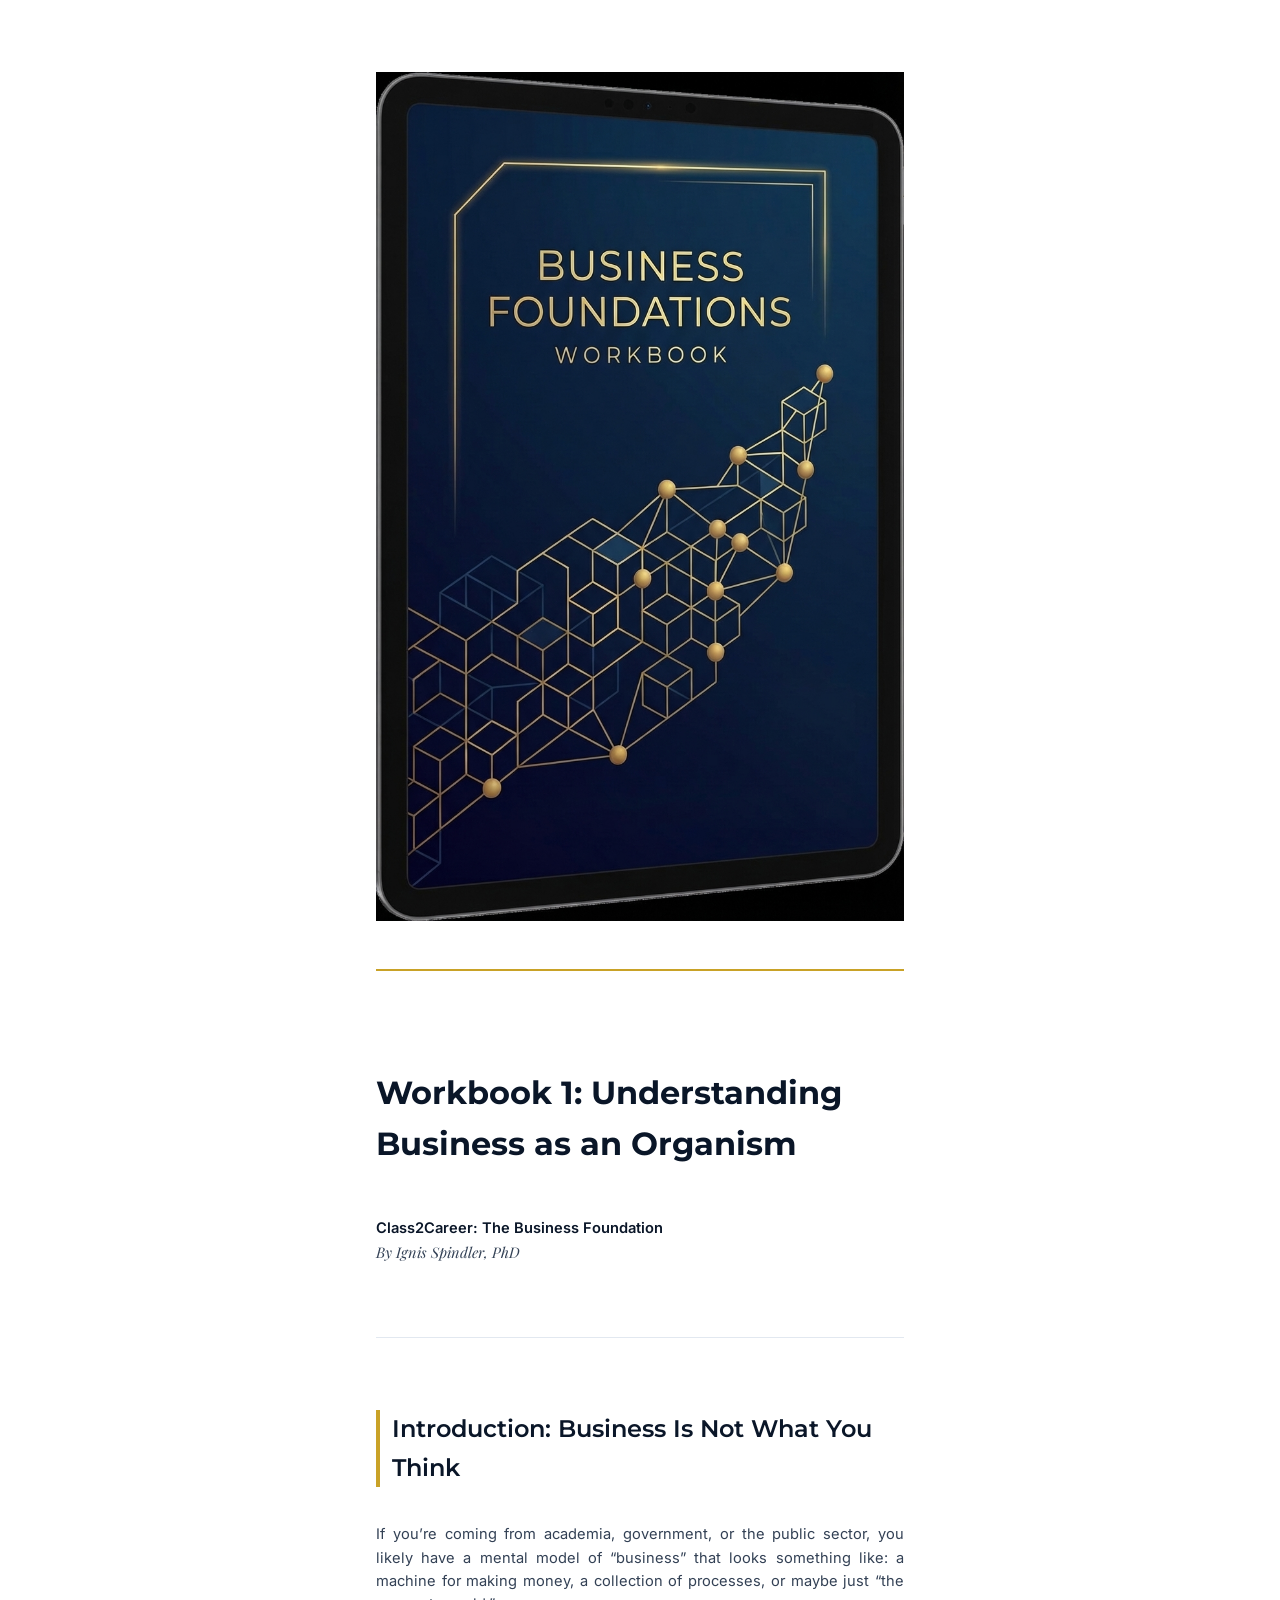
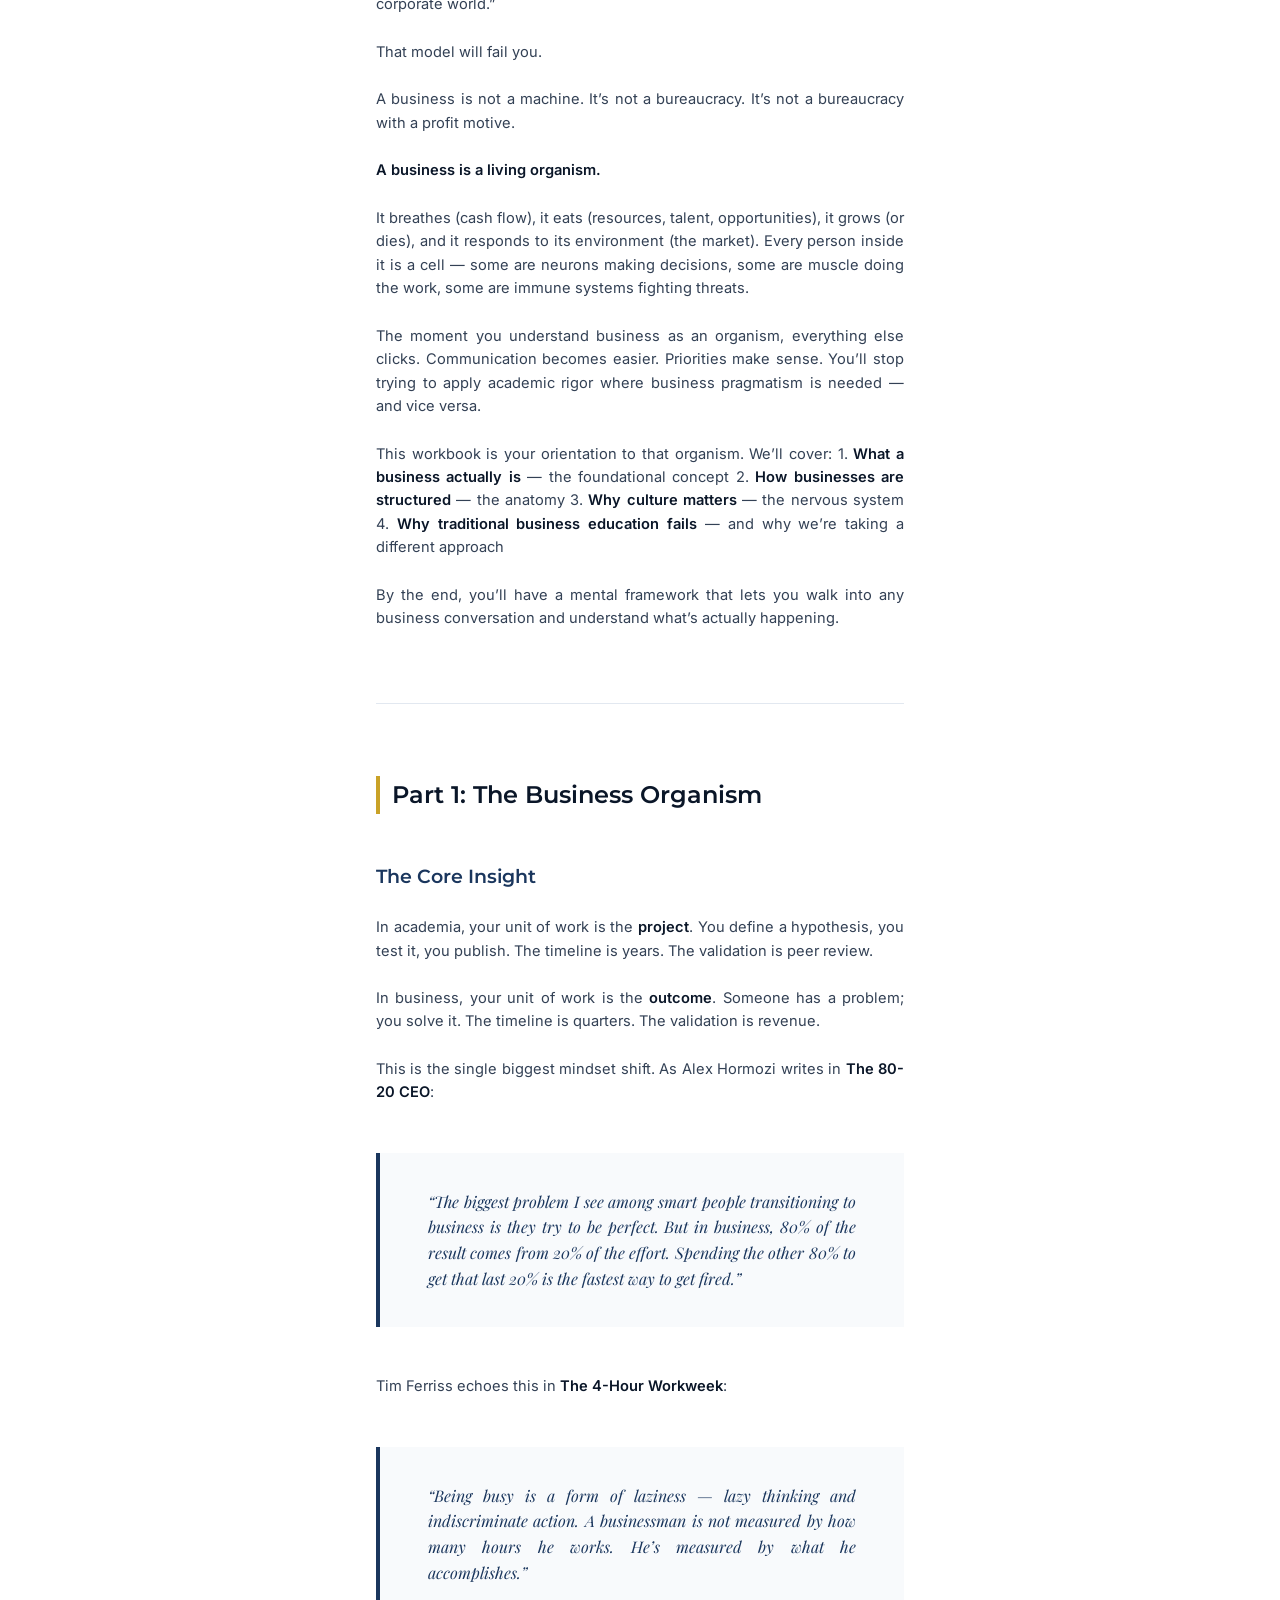
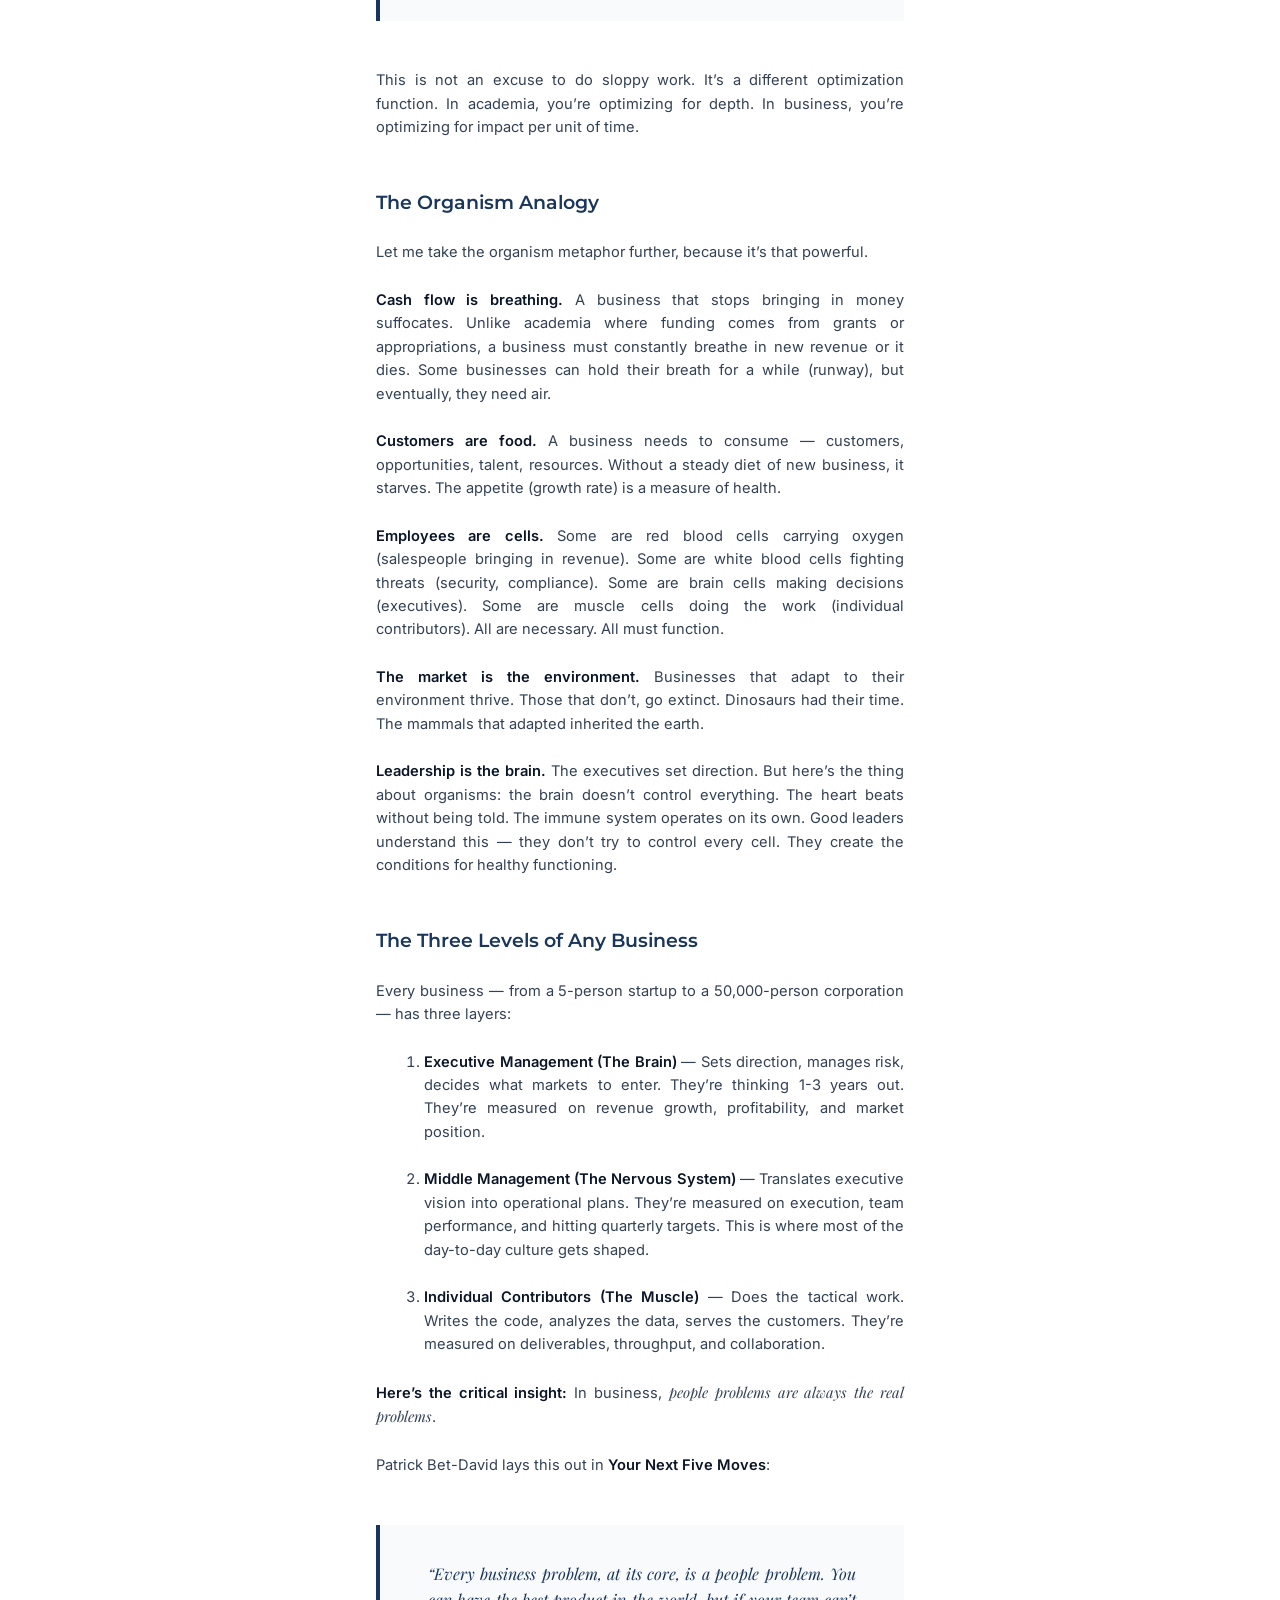
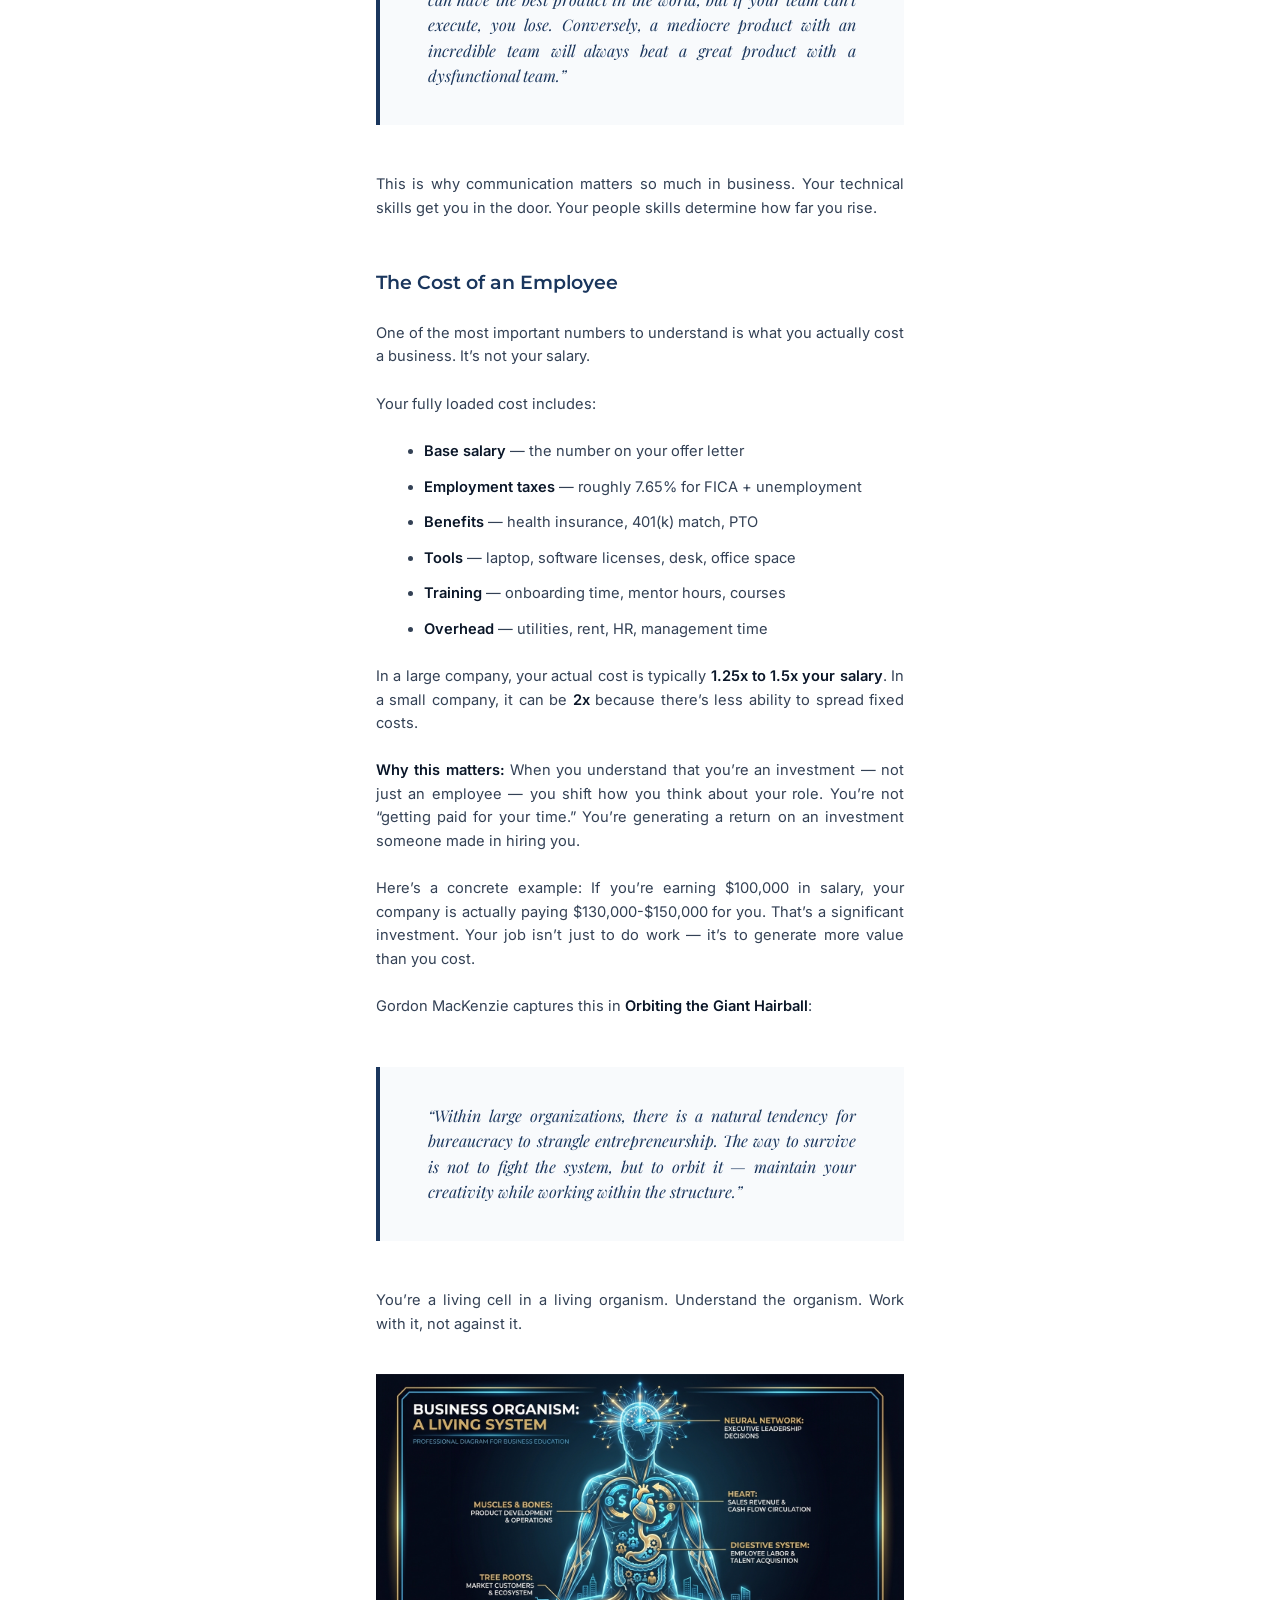
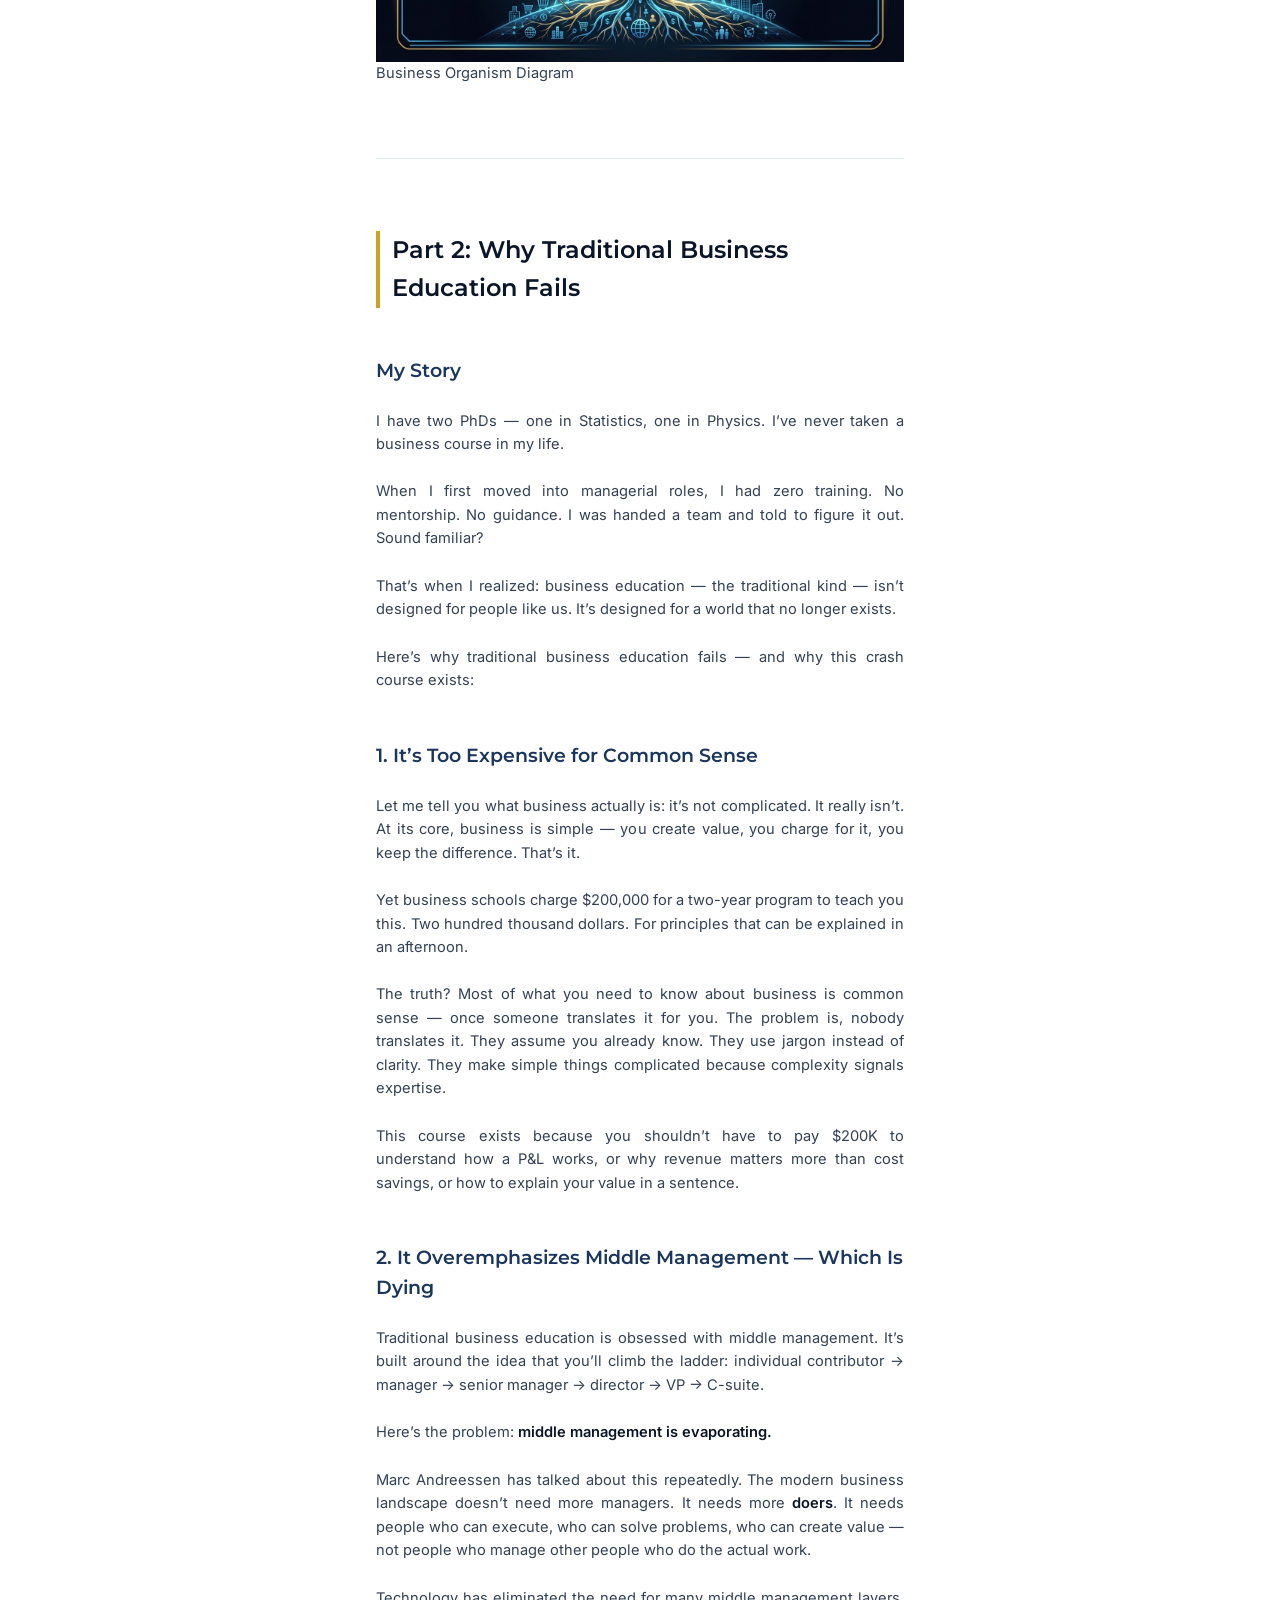
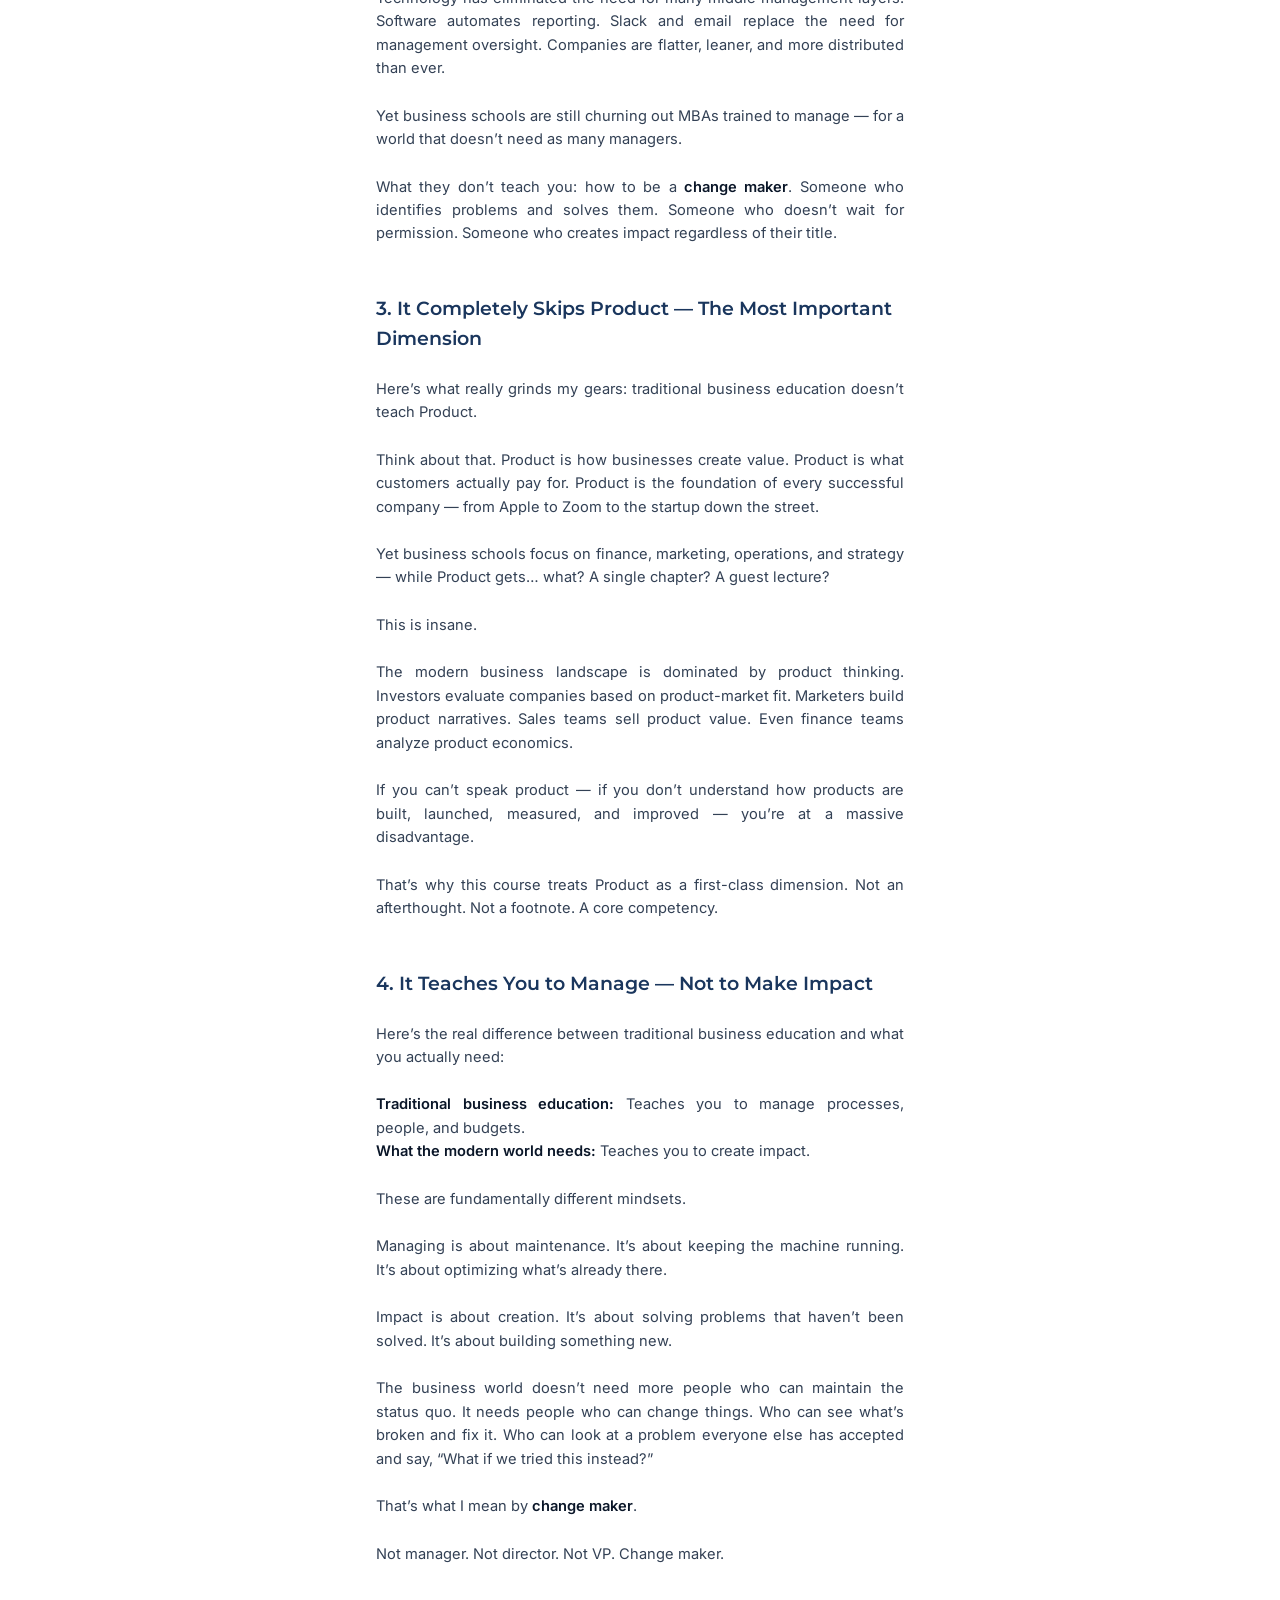
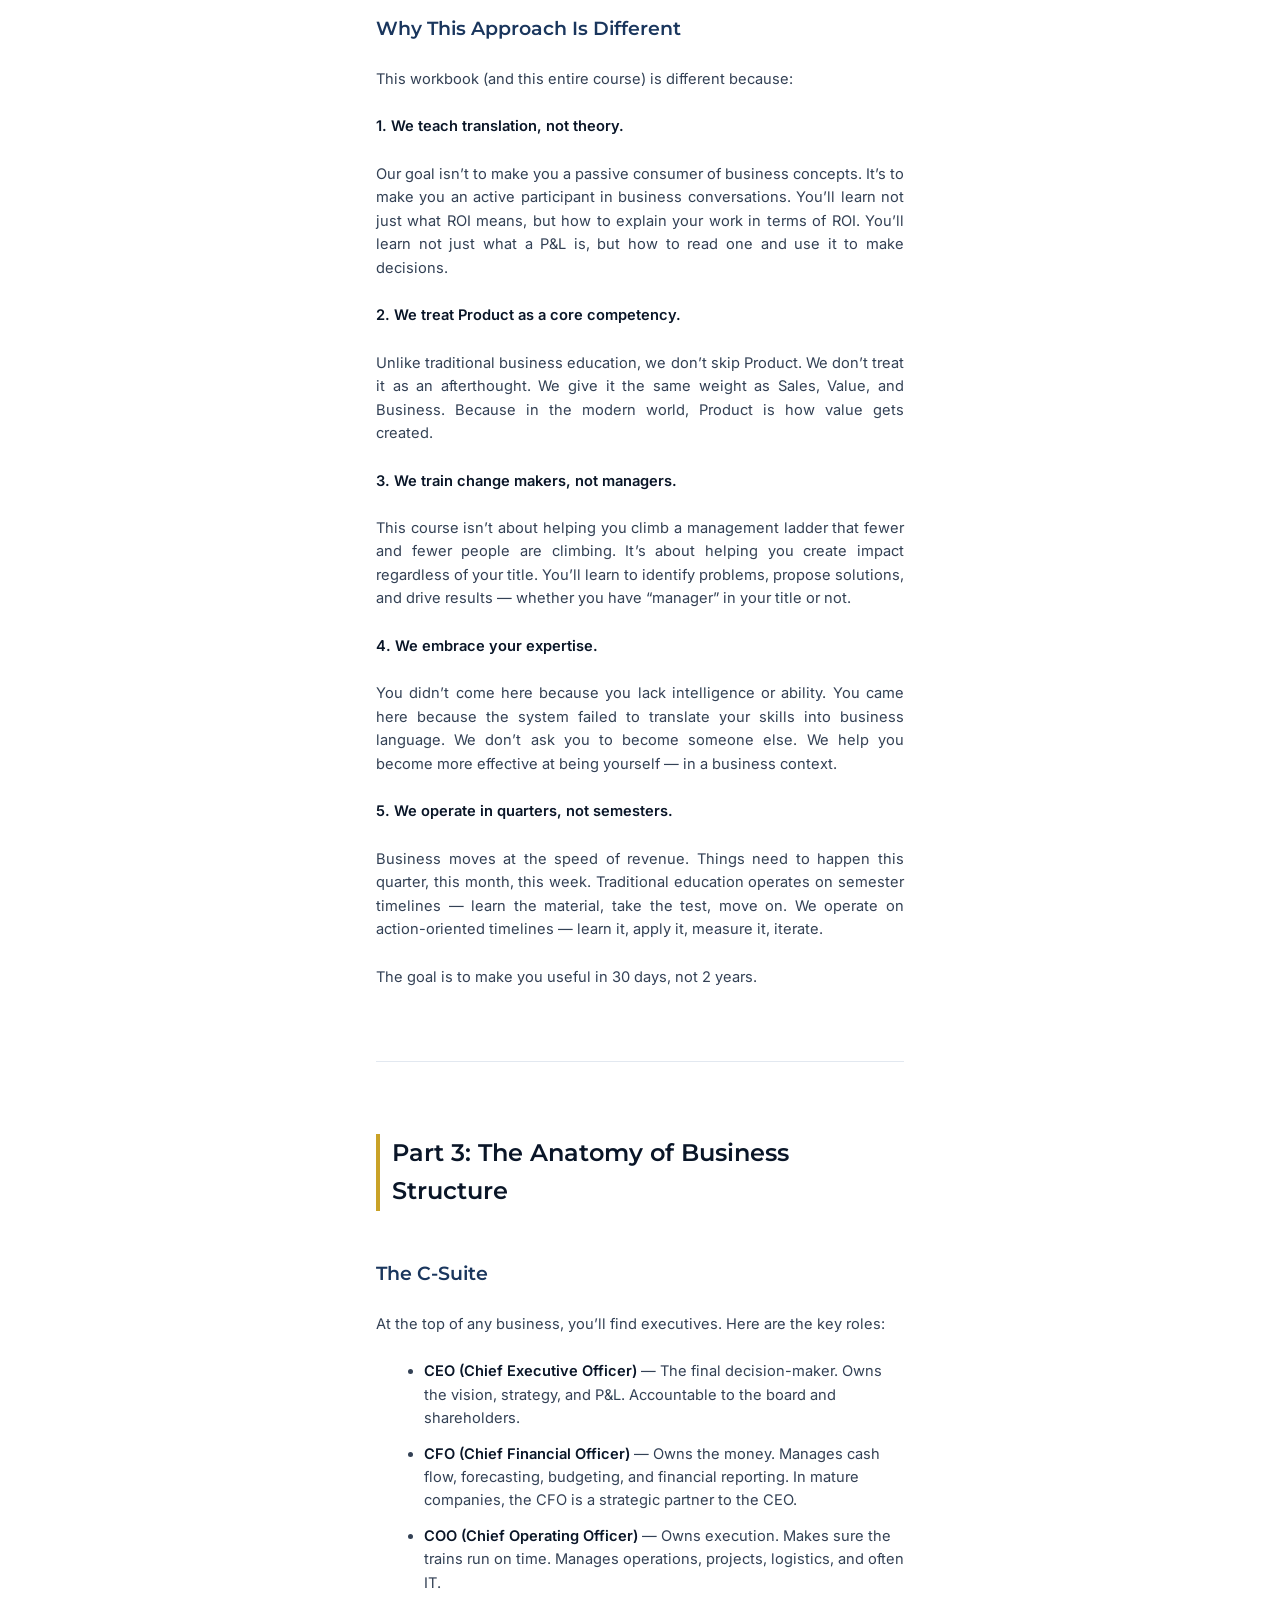
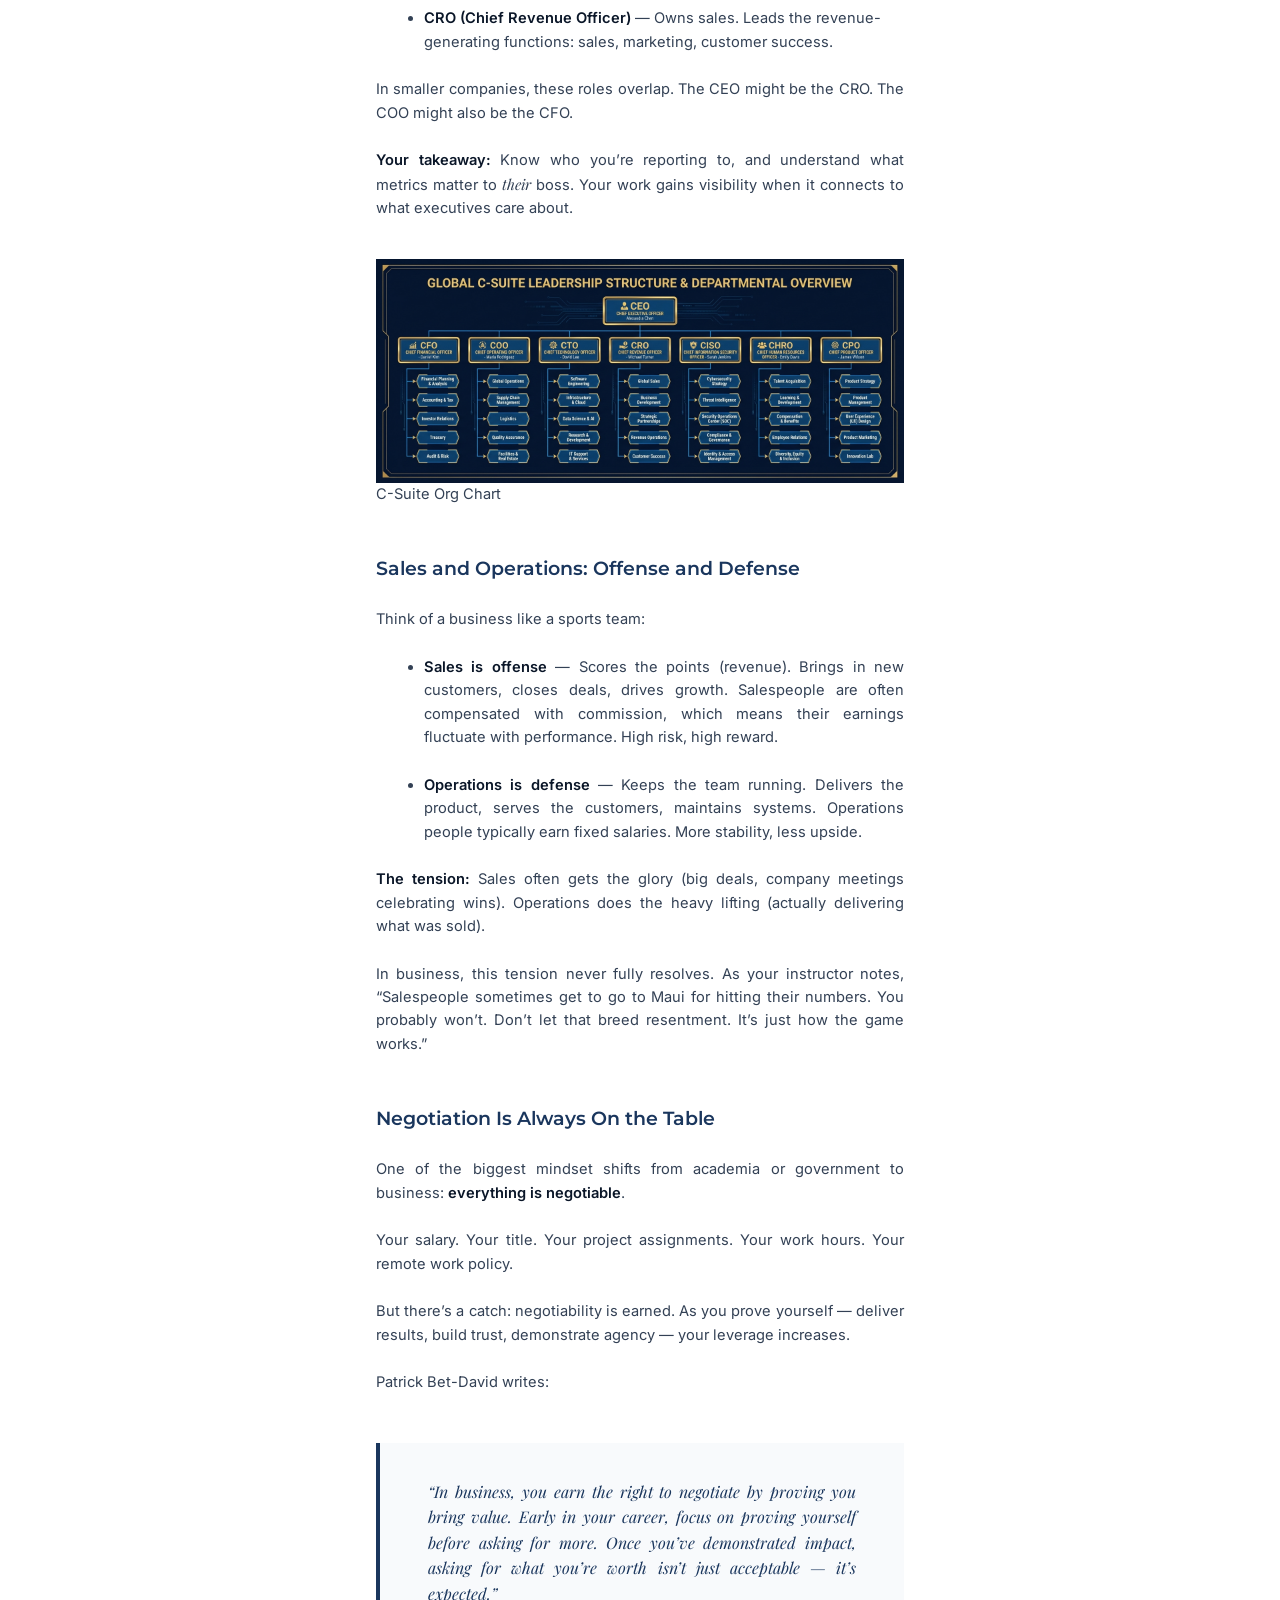
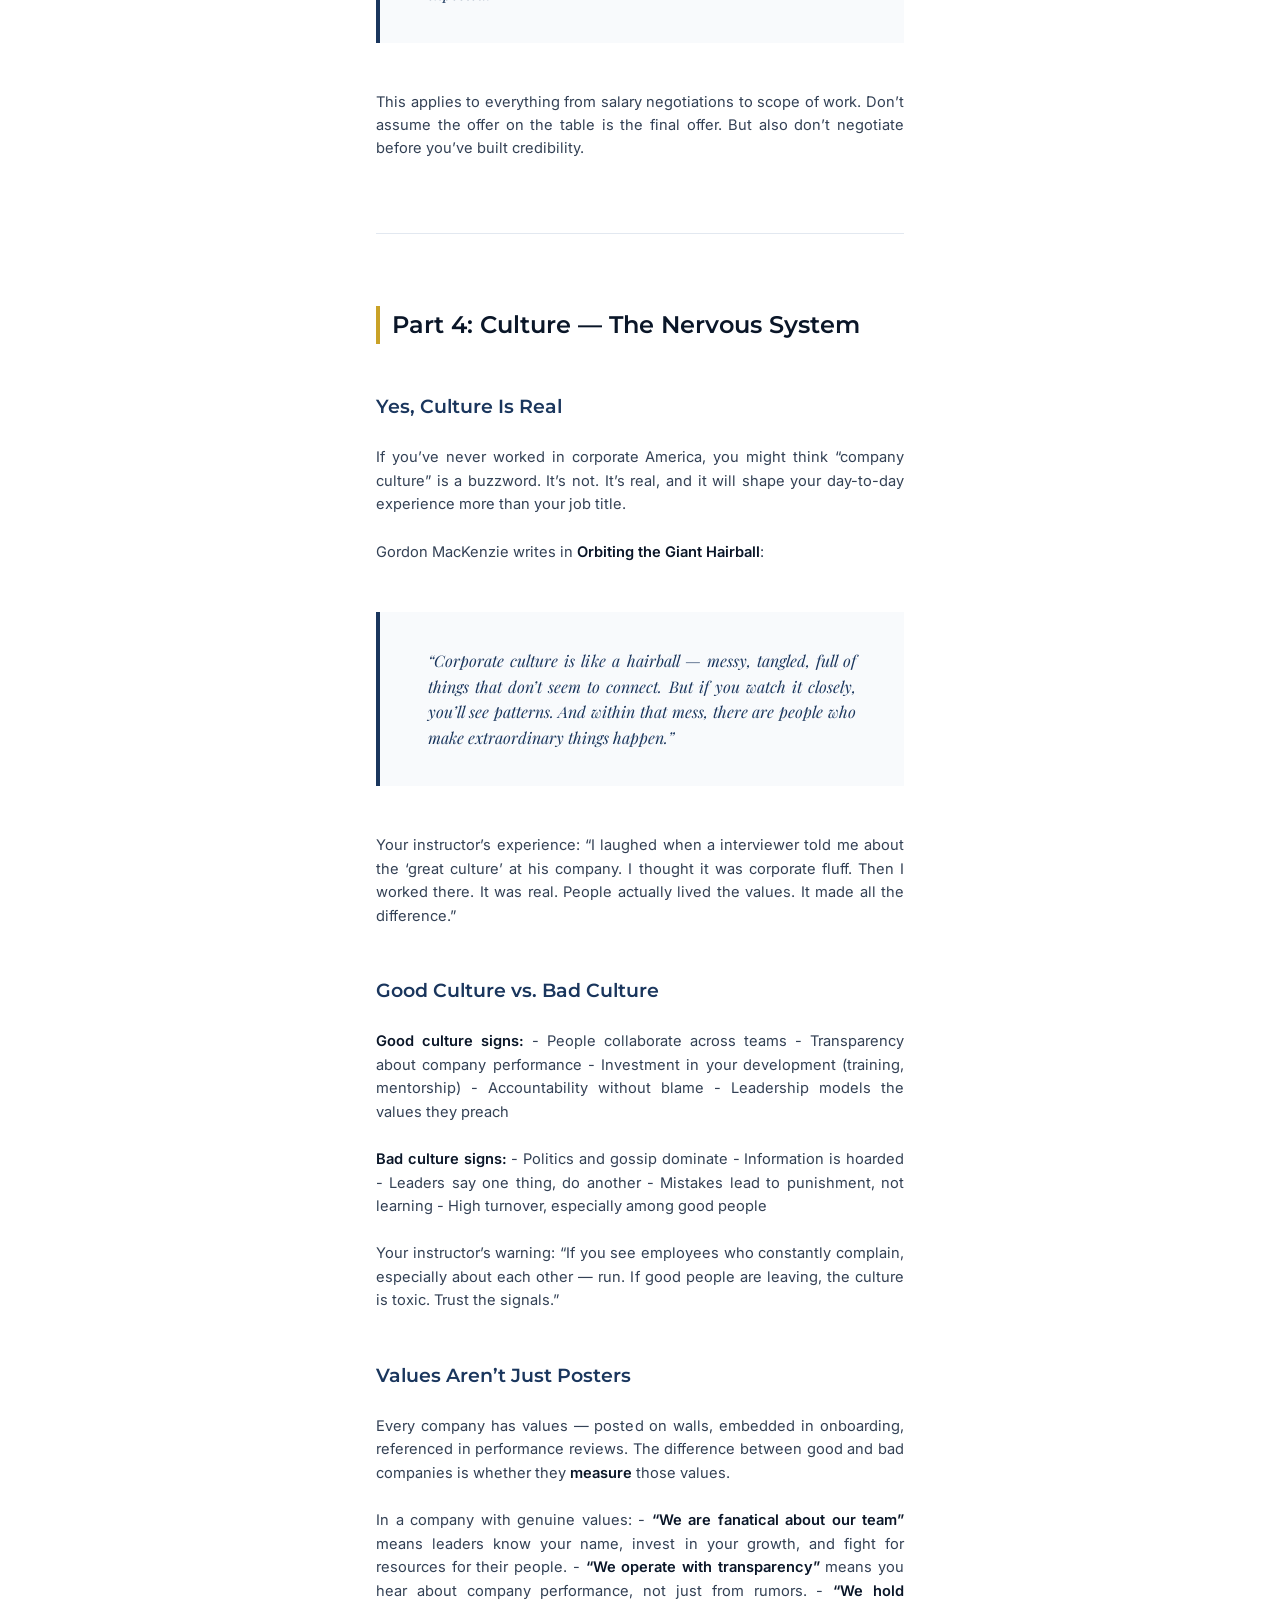
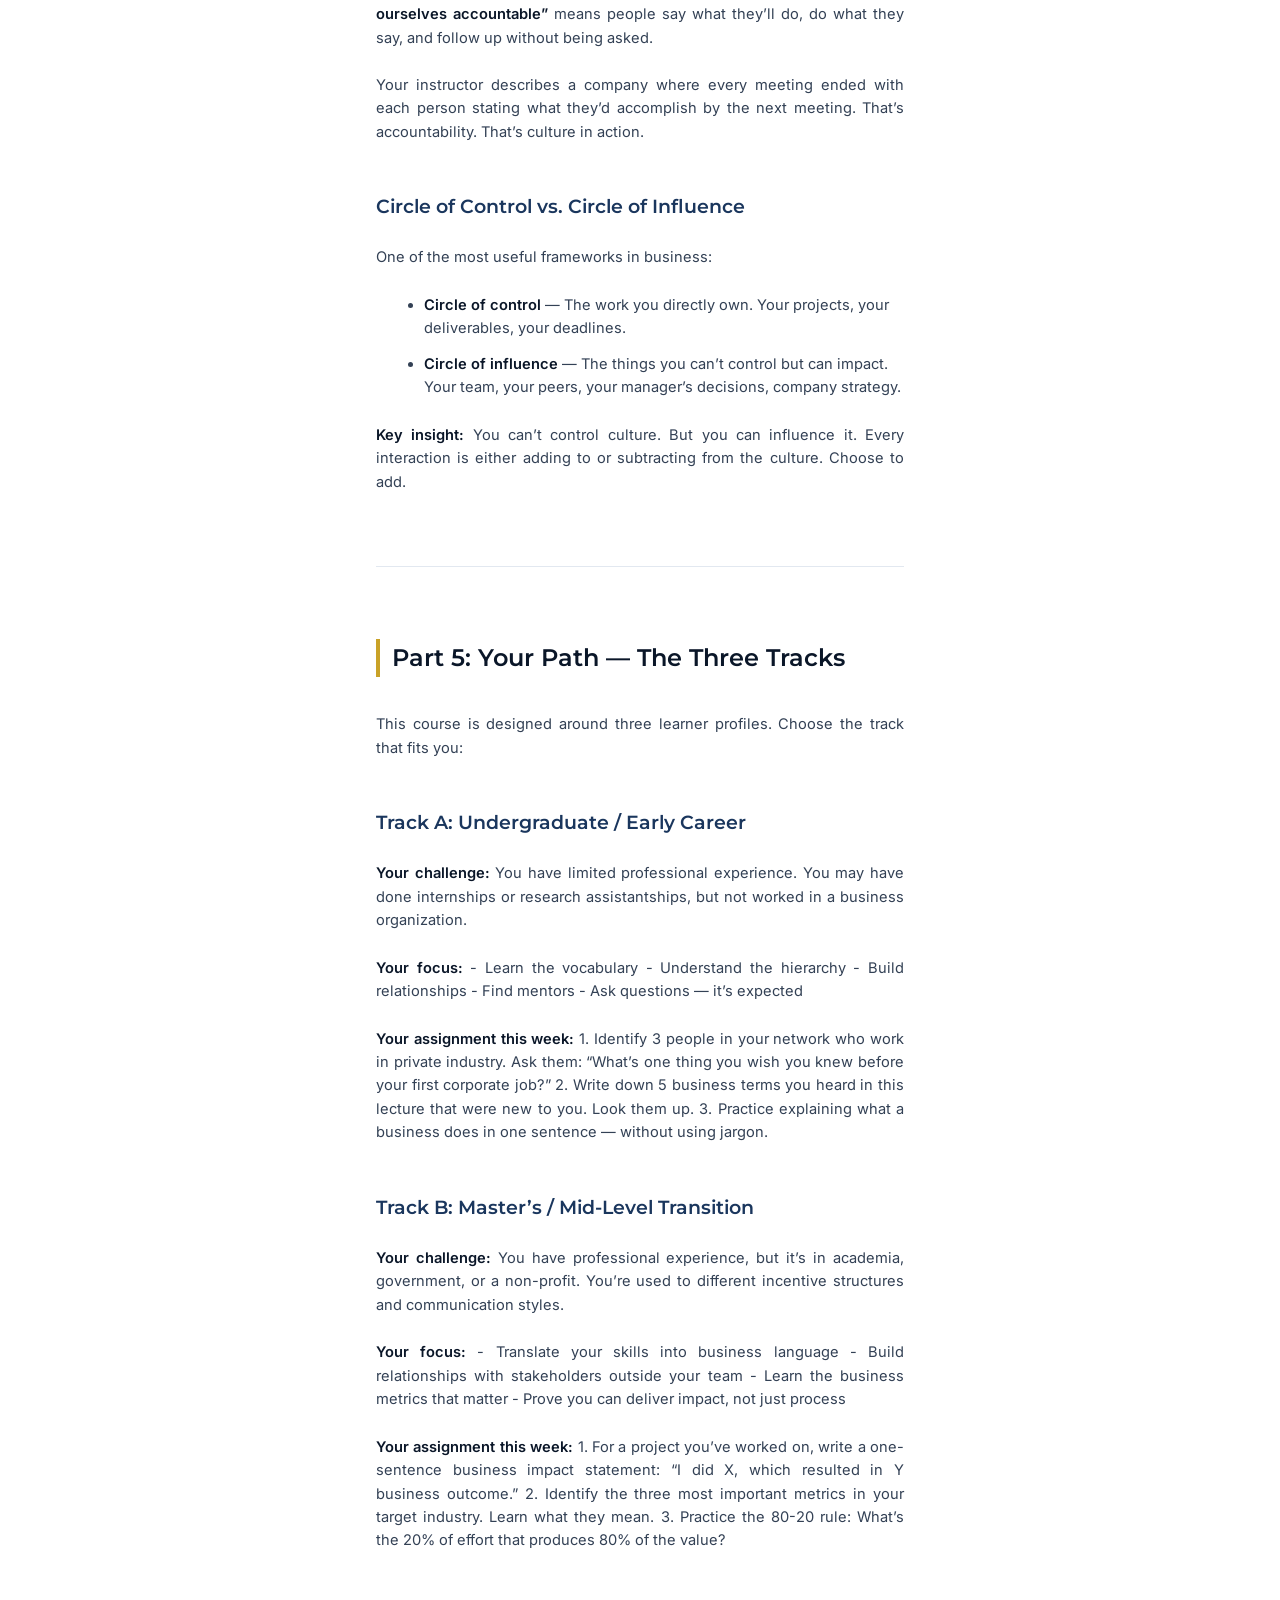
==== downloads/workbook-01-business-foundation.html @ 1e915c4b "Phase 1: persistent leads, Stripe webhook, product delivery - Replace SQLite (ephemeral /tmp) with U" ====
<!DOCTYPE html>
<html xmlns="http://www.w3.org/1999/xhtml">
<head>
  <meta charset="utf-8" />
  <meta name="generator" content="pandoc" />
  <meta name="viewport" content="width=device-width, initial-scale=1.0, user-scalable=yes" />
  <title>workbook-01-business-foundation</title>
  <style>
    /* Default styles provided by pandoc.
    ** See https://pandoc.org/MANUAL.html#variables-for-html for config info.
    */
    span.smallcaps{font-variant: small-caps;}
    div.columns{display: flex; gap: min(4vw, 1.5em);}
    div.column{flex: auto; overflow-x: auto;}
    div.hanging-indent{margin-left: 1.5em; text-indent: -1.5em;}
    /* The extra [class] is a hack that increases specificity enough to
       override a similar rule in reveal.js */
    ul.task-list[class]{list-style: none;}
    ul.task-list li input[type="checkbox"] {
      font-size: inherit;
      width: 0.8em;
      margin: 0 0.8em 0.2em -1.6em;
      vertical-align: middle;
    }
    .display.math{display: block; text-align: center; margin: 0.5rem auto;}
  
  <style>
  /* ── Print overrides (injected, highest specificity) ── */
  @page { size: letter; margin: 0.75in; }
  @media print {
    html, body { width: 8.5in !important; max-width: 8.5in !important; margin: 0 auto !important; padding: 0.75in !important; background: white !important; }
    h1 { page-break-before: always !important; break-before: page !important; }
    h2 { page-break-before: avoid !important; break-before: auto !important; }
    figure, table { page-break-inside: avoid !important; break-inside: avoid !important; }
    .cover, .cover-page { page-break-after: always !important; break-after: page !important; }
    img { max-width: 100% !important; width: 100% !important; height: auto !important; page-break-inside: avoid !important; break-inside: avoid !important; display: block !important; }
  }
  </style>

</style>
  <link rel="stylesheet" href="class2career-pdf.css" />
</head>
<body><div class="cover"><img src="/assets/covers/cover-01-business-foundation.png" style="width:100%;max-width:100%;display:block;margin:0 auto;"></div><div class="content">
<h1 id="workbook-1-understanding-business-as-an-organism">Workbook 1:
Understanding Business as an Organism</h1>
<p><strong>Class2Career: The Business Foundation</strong><br />
<em>By Ignis Spindler, PhD</em></p>
<hr />
<h2 id="introduction-business-is-not-what-you-think">Introduction:
Business Is Not What You Think</h2>
<p>If you’re coming from academia, government, or the public sector, you
likely have a mental model of “business” that looks something like: a
machine for making money, a collection of processes, or maybe just “the
corporate world.”</p>
<p>That model will fail you.</p>
<p>A business is not a machine. It’s not a bureaucracy. It’s not a
bureaucracy with a profit motive.</p>
<p><strong>A business is a living organism.</strong></p>
<p>It breathes (cash flow), it eats (resources, talent, opportunities),
it grows (or dies), and it responds to its environment (the market).
Every person inside it is a cell — some are neurons making decisions,
some are muscle doing the work, some are immune systems fighting
threats.</p>
<p>The moment you understand business as an organism, everything else
clicks. Communication becomes easier. Priorities make sense. You’ll stop
trying to apply academic rigor where business pragmatism is needed — and
vice versa.</p>
<p>This workbook is your orientation to that organism. We’ll cover: 1.
<strong>What a business actually is</strong> — the foundational concept
2. <strong>How businesses are structured</strong> — the anatomy 3.
<strong>Why culture matters</strong> — the nervous system 4. <strong>Why
traditional business education fails</strong> — and why we’re taking a
different approach</p>
<p>By the end, you’ll have a mental framework that lets you walk into
any business conversation and understand what’s actually happening.</p>
<hr />
<h2 id="part-1-the-business-organism">Part 1: The Business Organism</h2>
<h3 id="the-core-insight">The Core Insight</h3>
<p>In academia, your unit of work is the <strong>project</strong>. You
define a hypothesis, you test it, you publish. The timeline is years.
The validation is peer review.</p>
<p>In business, your unit of work is the <strong>outcome</strong>.
Someone has a problem; you solve it. The timeline is quarters. The
validation is revenue.</p>
<p>This is the single biggest mindset shift. As Alex Hormozi writes in
<strong>The 80-20 CEO</strong>:</p>
<blockquote>
<p>“The biggest problem I see among smart people transitioning to
business is they try to be perfect. But in business, 80% of the result
comes from 20% of the effort. Spending the other 80% to get that last
20% is the fastest way to get fired.”</p>
</blockquote>
<p>Tim Ferriss echoes this in <strong>The 4-Hour Workweek</strong>:</p>
<blockquote>
<p>“Being busy is a form of laziness — lazy thinking and indiscriminate
action. A businessman is not measured by how many hours he works. He’s
measured by what he accomplishes.”</p>
</blockquote>
<p>This is not an excuse to do sloppy work. It’s a different
optimization function. In academia, you’re optimizing for depth. In
business, you’re optimizing for impact per unit of time.</p>
<h3 id="the-organism-analogy">The Organism Analogy</h3>
<p>Let me take the organism metaphor further, because it’s that
powerful.</p>
<p><strong>Cash flow is breathing.</strong> A business that stops
bringing in money suffocates. Unlike academia where funding comes from
grants or appropriations, a business must constantly breathe in new
revenue or it dies. Some businesses can hold their breath for a while
(runway), but eventually, they need air.</p>
<p><strong>Customers are food.</strong> A business needs to consume —
customers, opportunities, talent, resources. Without a steady diet of
new business, it starves. The appetite (growth rate) is a measure of
health.</p>
<p><strong>Employees are cells.</strong> Some are red blood cells
carrying oxygen (salespeople bringing in revenue). Some are white blood
cells fighting threats (security, compliance). Some are brain cells
making decisions (executives). Some are muscle cells doing the work
(individual contributors). All are necessary. All must function.</p>
<p><strong>The market is the environment.</strong> Businesses that adapt
to their environment thrive. Those that don’t, go extinct. Dinosaurs had
their time. The mammals that adapted inherited the earth.</p>
<p><strong>Leadership is the brain.</strong> The executives set
direction. But here’s the thing about organisms: the brain doesn’t
control everything. The heart beats without being told. The immune
system operates on its own. Good leaders understand this — they don’t
try to control every cell. They create the conditions for healthy
functioning.</p>
<h3 id="the-three-levels-of-any-business">The Three Levels of Any
Business</h3>
<p>Every business — from a 5-person startup to a 50,000-person
corporation — has three layers:</p>
<ol type="1">
<li><p><strong>Executive Management (The Brain)</strong> — Sets
direction, manages risk, decides what markets to enter. They’re thinking
1-3 years out. They’re measured on revenue growth, profitability, and
market position.</p></li>
<li><p><strong>Middle Management (The Nervous System)</strong> —
Translates executive vision into operational plans. They’re measured on
execution, team performance, and hitting quarterly targets. This is
where most of the day-to-day culture gets shaped.</p></li>
<li><p><strong>Individual Contributors (The Muscle)</strong> — Does the
tactical work. Writes the code, analyzes the data, serves the customers.
They’re measured on deliverables, throughput, and
collaboration.</p></li>
</ol>
<p><strong>Here’s the critical insight:</strong> In business, <em>people
problems are always the real problems</em>.</p>
<p>Patrick Bet-David lays this out in <strong>Your Next Five
Moves</strong>:</p>
<blockquote>
<p>“Every business problem, at its core, is a people problem. You can
have the best product in the world, but if your team can’t execute, you
lose. Conversely, a mediocre product with an incredible team will always
beat a great product with a dysfunctional team.”</p>
</blockquote>
<p>This is why communication matters so much in business. Your technical
skills get you in the door. Your people skills determine how far you
rise.</p>
<h3 id="the-cost-of-an-employee">The Cost of an Employee</h3>
<p>One of the most important numbers to understand is what you actually
cost a business. It’s not your salary.</p>
<p>Your fully loaded cost includes:</p>
<ul>
<li><strong>Base salary</strong> — the number on your offer letter</li>
<li><strong>Employment taxes</strong> — roughly 7.65% for FICA +
unemployment</li>
<li><strong>Benefits</strong> — health insurance, 401(k) match, PTO</li>
<li><strong>Tools</strong> — laptop, software licenses, desk, office
space</li>
<li><strong>Training</strong> — onboarding time, mentor hours,
courses</li>
<li><strong>Overhead</strong> — utilities, rent, HR, management
time</li>
</ul>
<p>In a large company, your actual cost is typically <strong>1.25x to
1.5x your salary</strong>. In a small company, it can be
<strong>2x</strong> because there’s less ability to spread fixed
costs.</p>
<p><strong>Why this matters:</strong> When you understand that you’re an
investment — not just an employee — you shift how you think about your
role. You’re not “getting paid for your time.” You’re generating a
return on an investment someone made in hiring you.</p>
<p>Here’s a concrete example: If you’re earning $100,000 in salary, your
company is actually paying $130,000-$150,000 for you. That’s a
significant investment. Your job isn’t just to do work — it’s to
generate more value than you cost.</p>
<p>Gordon MacKenzie captures this in <strong>Orbiting the Giant
Hairball</strong>:</p>
<blockquote>
<p>“Within large organizations, there is a natural tendency for
bureaucracy to strangle entrepreneurship. The way to survive is not to
fight the system, but to orbit it — maintain your creativity while
working within the structure.”</p>
</blockquote>
<p>You’re a living cell in a living organism. Understand the organism.
Work with it, not against it.</p>
<figure>
<img src="/assets/images/diagram-01-business-organism-v2.png"
alt="Business Organism Diagram" />
<figcaption aria-hidden="true">Business Organism Diagram</figcaption>
</figure>
<hr />
<h2 id="part-2-why-traditional-business-education-fails">Part 2: Why
Traditional Business Education Fails</h2>
<h3 id="my-story">My Story</h3>
<p>I have two PhDs — one in Statistics, one in Physics. I’ve never taken
a business course in my life.</p>
<p>When I first moved into managerial roles, I had zero training. No
mentorship. No guidance. I was handed a team and told to figure it out.
Sound familiar?</p>
<p>That’s when I realized: business education — the traditional kind —
isn’t designed for people like us. It’s designed for a world that no
longer exists.</p>
<p>Here’s why traditional business education fails — and why this crash
course exists:</p>
<h3 id="its-too-expensive-for-common-sense">1. It’s Too Expensive for
Common Sense</h3>
<p>Let me tell you what business actually is: it’s not complicated. It
really isn’t. At its core, business is simple — you create value, you
charge for it, you keep the difference. That’s it.</p>
<p>Yet business schools charge $200,000 for a two-year program to teach
you this. Two hundred thousand dollars. For principles that can be
explained in an afternoon.</p>
<p>The truth? Most of what you need to know about business is common
sense — once someone translates it for you. The problem is, nobody
translates it. They assume you already know. They use jargon instead of
clarity. They make simple things complicated because complexity signals
expertise.</p>
<p>This course exists because you shouldn’t have to pay $200K to
understand how a P&amp;L works, or why revenue matters more than cost
savings, or how to explain your value in a sentence.</p>
<h3 id="it-overemphasizes-middle-management-which-is-dying">2. It
Overemphasizes Middle Management — Which Is Dying</h3>
<p>Traditional business education is obsessed with middle management.
It’s built around the idea that you’ll climb the ladder: individual
contributor → manager → senior manager → director → VP → C-suite.</p>
<p>Here’s the problem: <strong>middle management is
evaporating.</strong></p>
<p>Marc Andreessen has talked about this repeatedly. The modern business
landscape doesn’t need more managers. It needs more
<strong>doers</strong>. It needs people who can execute, who can solve
problems, who can create value — not people who manage other people who
do the actual work.</p>
<p>Technology has eliminated the need for many middle management layers.
Software automates reporting. Slack and email replace the need for
management oversight. Companies are flatter, leaner, and more
distributed than ever.</p>
<p>Yet business schools are still churning out MBAs trained to manage —
for a world that doesn’t need as many managers.</p>
<p>What they don’t teach you: how to be a <strong>change maker</strong>.
Someone who identifies problems and solves them. Someone who doesn’t
wait for permission. Someone who creates impact regardless of their
title.</p>
<h3 id="it-completely-skips-product-the-most-important-dimension">3. It
Completely Skips Product — The Most Important Dimension</h3>
<p>Here’s what really grinds my gears: traditional business education
doesn’t teach Product.</p>
<p>Think about that. Product is how businesses create value. Product is
what customers actually pay for. Product is the foundation of every
successful company — from Apple to Zoom to the startup down the
street.</p>
<p>Yet business schools focus on finance, marketing, operations, and
strategy — while Product gets… what? A single chapter? A guest
lecture?</p>
<p>This is insane.</p>
<p>The modern business landscape is dominated by product thinking.
Investors evaluate companies based on product-market fit. Marketers
build product narratives. Sales teams sell product value. Even finance
teams analyze product economics.</p>
<p>If you can’t speak product — if you don’t understand how products are
built, launched, measured, and improved — you’re at a massive
disadvantage.</p>
<p>That’s why this course treats Product as a first-class dimension. Not
an afterthought. Not a footnote. A core competency.</p>
<h3 id="it-teaches-you-to-manage-not-to-make-impact">4. It Teaches You
to Manage — Not to Make Impact</h3>
<p>Here’s the real difference between traditional business education and
what you actually need:</p>
<p><strong>Traditional business education:</strong> Teaches you to
manage processes, people, and budgets.<br />
<strong>What the modern world needs:</strong> Teaches you to create
impact.</p>
<p>These are fundamentally different mindsets.</p>
<p>Managing is about maintenance. It’s about keeping the machine
running. It’s about optimizing what’s already there.</p>
<p>Impact is about creation. It’s about solving problems that haven’t
been solved. It’s about building something new.</p>
<p>The business world doesn’t need more people who can maintain the
status quo. It needs people who can change things. Who can see what’s
broken and fix it. Who can look at a problem everyone else has accepted
and say, “What if we tried this instead?”</p>
<p>That’s what I mean by <strong>change maker</strong>.</p>
<p>Not manager. Not director. Not VP. Change maker.</p>
<h3 id="why-this-approach-is-different">Why This Approach Is
Different</h3>
<p>This workbook (and this entire course) is different because:</p>
<p><strong>1. We teach translation, not theory.</strong></p>
<p>Our goal isn’t to make you a passive consumer of business concepts.
It’s to make you an active participant in business conversations. You’ll
learn not just what ROI means, but how to explain your work in terms of
ROI. You’ll learn not just what a P&amp;L is, but how to read one and
use it to make decisions.</p>
<p><strong>2. We treat Product as a core competency.</strong></p>
<p>Unlike traditional business education, we don’t skip Product. We
don’t treat it as an afterthought. We give it the same weight as Sales,
Value, and Business. Because in the modern world, Product is how value
gets created.</p>
<p><strong>3. We train change makers, not managers.</strong></p>
<p>This course isn’t about helping you climb a management ladder that
fewer and fewer people are climbing. It’s about helping you create
impact regardless of your title. You’ll learn to identify problems,
propose solutions, and drive results — whether you have “manager” in
your title or not.</p>
<p><strong>4. We embrace your expertise.</strong></p>
<p>You didn’t come here because you lack intelligence or ability. You
came here because the system failed to translate your skills into
business language. We don’t ask you to become someone else. We help you
become more effective at being yourself — in a business context.</p>
<p><strong>5. We operate in quarters, not semesters.</strong></p>
<p>Business moves at the speed of revenue. Things need to happen this
quarter, this month, this week. Traditional education operates on
semester timelines — learn the material, take the test, move on. We
operate on action-oriented timelines — learn it, apply it, measure it,
iterate.</p>
<p>The goal is to make you useful in 30 days, not 2 years.</p>
<hr />
<h2 id="part-3-the-anatomy-of-business-structure">Part 3: The Anatomy of
Business Structure</h2>
<h3 id="the-c-suite">The C-Suite</h3>
<p>At the top of any business, you’ll find executives. Here are the key
roles:</p>
<ul>
<li><strong>CEO (Chief Executive Officer)</strong> — The final
decision-maker. Owns the vision, strategy, and P&amp;L. Accountable to
the board and shareholders.</li>
<li><strong>CFO (Chief Financial Officer)</strong> — Owns the money.
Manages cash flow, forecasting, budgeting, and financial reporting. In
mature companies, the CFO is a strategic partner to the CEO.</li>
<li><strong>COO (Chief Operating Officer)</strong> — Owns execution.
Makes sure the trains run on time. Manages operations, projects,
logistics, and often IT.</li>
<li><strong>CRO (Chief Revenue Officer)</strong> — Owns sales. Leads the
revenue-generating functions: sales, marketing, customer success.</li>
</ul>
<p>In smaller companies, these roles overlap. The CEO might be the CRO.
The COO might also be the CFO.</p>
<p><strong>Your takeaway:</strong> Know who you’re reporting to, and
understand what metrics matter to <em>their</em> boss. Your work gains
visibility when it connects to what executives care about.</p>
<figure>
<img src="/assets/images/diagram-01-csuite-wide.png" alt="C-Suite Org Chart" />
<figcaption aria-hidden="true">C-Suite Org Chart</figcaption>
</figure>
<h3 id="sales-and-operations-offense-and-defense">Sales and Operations:
Offense and Defense</h3>
<p>Think of a business like a sports team:</p>
<ul>
<li><p><strong>Sales is offense</strong> — Scores the points (revenue).
Brings in new customers, closes deals, drives growth. Salespeople are
often compensated with commission, which means their earnings fluctuate
with performance. High risk, high reward.</p></li>
<li><p><strong>Operations is defense</strong> — Keeps the team running.
Delivers the product, serves the customers, maintains systems.
Operations people typically earn fixed salaries. More stability, less
upside.</p></li>
</ul>
<p><strong>The tension:</strong> Sales often gets the glory (big deals,
company meetings celebrating wins). Operations does the heavy lifting
(actually delivering what was sold).</p>
<p>In business, this tension never fully resolves. As your instructor
notes, “Salespeople sometimes get to go to Maui for hitting their
numbers. You probably won’t. Don’t let that breed resentment. It’s just
how the game works.”</p>
<h3 id="negotiation-is-always-on-the-table">Negotiation Is Always On the
Table</h3>
<p>One of the biggest mindset shifts from academia or government to
business: <strong>everything is negotiable</strong>.</p>
<p>Your salary. Your title. Your project assignments. Your work hours.
Your remote work policy.</p>
<p>But there’s a catch: negotiability is earned. As you prove yourself —
deliver results, build trust, demonstrate agency — your leverage
increases.</p>
<p>Patrick Bet-David writes:</p>
<blockquote>
<p>“In business, you earn the right to negotiate by proving you bring
value. Early in your career, focus on proving yourself before asking for
more. Once you’ve demonstrated impact, asking for what you’re worth
isn’t just acceptable — it’s expected.”</p>
</blockquote>
<p>This applies to everything from salary negotiations to scope of work.
Don’t assume the offer on the table is the final offer. But also don’t
negotiate before you’ve built credibility.</p>
<hr />
<h2 id="part-4-culture-the-nervous-system">Part 4: Culture — The Nervous
System</h2>
<h3 id="yes-culture-is-real">Yes, Culture Is Real</h3>
<p>If you’ve never worked in corporate America, you might think “company
culture” is a buzzword. It’s not. It’s real, and it will shape your
day-to-day experience more than your job title.</p>
<p>Gordon MacKenzie writes in <strong>Orbiting the Giant
Hairball</strong>:</p>
<blockquote>
<p>“Corporate culture is like a hairball — messy, tangled, full of
things that don’t seem to connect. But if you watch it closely, you’ll
see patterns. And within that mess, there are people who make
extraordinary things happen.”</p>
</blockquote>
<p>Your instructor’s experience: “I laughed when a interviewer told me
about the ‘great culture’ at his company. I thought it was corporate
fluff. Then I worked there. It was real. People actually lived the
values. It made all the difference.”</p>
<h3 id="good-culture-vs.-bad-culture">Good Culture vs. Bad Culture</h3>
<p><strong>Good culture signs:</strong> - People collaborate across
teams - Transparency about company performance - Investment in your
development (training, mentorship) - Accountability without blame -
Leadership models the values they preach</p>
<p><strong>Bad culture signs:</strong> - Politics and gossip dominate -
Information is hoarded - Leaders say one thing, do another - Mistakes
lead to punishment, not learning - High turnover, especially among good
people</p>
<p>Your instructor’s warning: “If you see employees who constantly
complain, especially about each other — run. If good people are leaving,
the culture is toxic. Trust the signals.”</p>
<h3 id="values-arent-just-posters">Values Aren’t Just Posters</h3>
<p>Every company has values — posted on walls, embedded in onboarding,
referenced in performance reviews. The difference between good and bad
companies is whether they <strong>measure</strong> those values.</p>
<p>In a company with genuine values: - <strong>“We are fanatical about
our team”</strong> means leaders know your name, invest in your growth,
and fight for resources for their people. - <strong>“We operate with
transparency”</strong> means you hear about company performance, not
just from rumors. - <strong>“We hold ourselves accountable”</strong>
means people say what they’ll do, do what they say, and follow up
without being asked.</p>
<p>Your instructor describes a company where every meeting ended with
each person stating what they’d accomplish by the next meeting. That’s
accountability. That’s culture in action.</p>
<h3 id="circle-of-control-vs.-circle-of-influence">Circle of Control
vs. Circle of Influence</h3>
<p>One of the most useful frameworks in business:</p>
<ul>
<li><strong>Circle of control</strong> — The work you directly own. Your
projects, your deliverables, your deadlines.</li>
<li><strong>Circle of influence</strong> — The things you can’t control
but can impact. Your team, your peers, your manager’s decisions, company
strategy.</li>
</ul>
<p><strong>Key insight:</strong> You can’t control culture. But you can
influence it. Every interaction is either adding to or subtracting from
the culture. Choose to add.</p>
<hr />
<h2 id="part-5-your-path-the-three-tracks">Part 5: Your Path — The Three
Tracks</h2>
<p>This course is designed around three learner profiles. Choose the
track that fits you:</p>
<h3 id="track-a-undergraduate-early-career">Track A: Undergraduate /
Early Career</h3>
<p><strong>Your challenge:</strong> You have limited professional
experience. You may have done internships or research assistantships,
but not worked in a business organization.</p>
<p><strong>Your focus:</strong> - Learn the vocabulary - Understand the
hierarchy - Build relationships - Find mentors - Ask questions — it’s
expected</p>
<p><strong>Your assignment this week:</strong> 1. Identify 3 people in
your network who work in private industry. Ask them: “What’s one thing
you wish you knew before your first corporate job?” 2. Write down 5
business terms you heard in this lecture that were new to you. Look them
up. 3. Practice explaining what a business does in one sentence —
without using jargon.</p>
<h3 id="track-b-masters-mid-level-transition">Track B: Master’s /
Mid-Level Transition</h3>
<p><strong>Your challenge:</strong> You have professional experience,
but it’s in academia, government, or a non-profit. You’re used to
different incentive structures and communication styles.</p>
<p><strong>Your focus:</strong> - Translate your skills into business
language - Build relationships with stakeholders outside your team -
Learn the business metrics that matter - Prove you can deliver impact,
not just process</p>
<p><strong>Your assignment this week:</strong> 1. For a project you’ve
worked on, write a one-sentence business impact statement: “I did X,
which resulted in Y business outcome.” 2. Identify the three most
important metrics in your target industry. Learn what they mean. 3.
Practice the 80-20 rule: What’s the 20% of effort that produces 80% of
the value?</p>
<h3 id="track-c-phd-senior-professional-pivot">Track C: PhD / Senior
Professional Pivot</h3>
<p><strong>Your challenge:</strong> You have deep expertise. You’ve led
projects, managed people, perhaps run a lab or a department. The risk is
over-qualifying and overthinking.</p>
<p><strong>Your focus:</strong> - Lead with value, not credentials - Be
a translator, not a lecturer - Simplify complexity into actionable
insights - Mentor others while remaining coachable</p>
<p><strong>Your assignment this week:</strong> 1. Write a 30-second
elevator pitch that skips your credentials entirely. Focus on what you
<em>solve</em>. 2. Identify a business problem in your target industry
that your expertise could uniquely address. 3. Practice saying “Here’s
what I can do for you” instead of “Here’s my background.”</p>
<hr />
<h2 id="part-6-public-sector-transition">Part 6: Public Sector
Transition</h2>
<p>If you’re coming from government, teaching, or the nonprofit world,
here are specific adjustments:</p>
<h3 id="whats-different">What’s Different</h3>
<table>
<thead>
<tr>
<th>Public Sector</th>
<th>Private Sector</th>
</tr>
</thead>
<tbody>
<tr>
<td>Mission-driven</td>
<td>Profit-driven (but can also be mission-driven)</td>
</tr>
<tr>
<td>Budget cycles = years</td>
<td>Budget cycles = quarters</td>
</tr>
<tr>
<td>Tenure = job security</td>
<td>Tenure = performance</td>
</tr>
<tr>
<td>Hierarchical</td>
<td>Flat (sometimes)</td>
</tr>
<tr>
<td>Change is slow</td>
<td>Change is constant</td>
</tr>
<tr>
<td>Transparency (sometimes)</td>
<td>Information is currency</td>
</tr>
</tbody>
</table>
<h3 id="what-transfers">What Transfers</h3>
<ul>
<li>Project management</li>
<li>Stakeholder communication</li>
<li>Writing and presentation skills</li>
<li>Subject matter expertise</li>
<li>Ethics and compliance awareness</li>
</ul>
<h3 id="what-you-need-to-learn">What You Need to Learn</h3>
<ul>
<li>Results orientation (not just activity)</li>
<li>Speed and iteration over perfection</li>
<li>Negotiation and persuasion</li>
<li>Revenue and metrics focus</li>
<li>Comfort with ambiguity</li>
</ul>
<p>Your instructor’s advice: “You have valuable skills. The trick isn’t
to become someone else — it’s to translate what you already know into a
language business people understand.”</p>
<hr />
<h2 id="workbook-exercises">Workbook Exercises</h2>
<h3 id="exercise-1-the-organism-metaphor">Exercise 1: The Organism
Metaphor</h3>
<p>Think about your last project (academic, professional, or personal).
Write: - What was the “food” the project needed to survive? (resources,
time, support) - What was its “immune system”? (what protected it from
failure) - What killed it, or what could have?</p>
<h3 id="exercise-2-the-cost-of-you">Exercise 2: The Cost of You</h3>
<p>Estimate your fully loaded cost to an employer. Use this formula: -
Take your target salary - Add 30% for taxes and benefits - Add
$5,000-10,000 for tools and overhead - That’s what it costs to employ
you</p>
<p>Now ask: What return on investment are you providing?</p>
<h3 id="exercise-3-the-culture-interview">Exercise 3: The Culture
Interview</h3>
<p>When you interview, ask these questions: - “How would you describe
the culture here?” - “What’s one thing you’re working to improve about
the culture?” - “Can you tell me about a time someone went above and
beyond here?” - “What’s the turnover rate for my role?”</p>
<p>Listen for authenticity. If they recite a script, be skeptical.</p>
<h3 id="exercise-4-the-3-second-test">Exercise 4: The 3-Second Test</h3>
<p>Practice introducing yourself in 3 seconds: - <strong>Bad:</strong>
“I’m a data scientist with expertise in machine learning, NLP, and
statistical modeling.” - <strong>Good:</strong> “I find patterns in data
that help companies make money.”</p>
<h3 id="exercise-5-the-anti-garbage-test">Exercise 5: The Anti-Garbage
Test</h3>
<p>List 3 things you learned in traditional business education (or that
you expect to learn). For each, ask: “Will this actually help me get a
job, do a job, or get promoted?” If the answer is no, skip it. Focus on
what moves the needle.</p>
<hr />
<h2 id="book-recommendations">Book Recommendations</h2>
<p>These books will deepen your understanding of business:</p>
<ol type="1">
<li><p><strong>The 80-20 CEO</strong> by Alex Hormozi — The Pareto
principle applied to business success. Essential reading for
understanding priorities.</p></li>
<li><p><strong>Your Next Five Moves</strong> by Patrick Bet-David —
Strategic thinking for career and business. Learn how executives
think.</p></li>
<li><p><strong>Orbiting the Giant Hairball</strong> by Gordon MacKenzie
— Navigating corporate life without losing your creativity. A must-read
for anyone in a large organization.</p></li>
<li><p><strong>The 4-Hour Workweek</strong> by Tim Ferriss — Redefine
your relationship with time and efficiency. Essential for understanding
the entrepreneurial mindset.</p></li>
<li><p><strong>Tools of Titans</strong> by Tim Ferriss — Tactics,
routines, and habits from the world’s most successful people. Great for
picking and choosing what works for you.</p></li>
<li><p><strong>The Heart of Business</strong> — Leadership principles
for the modern era. Focuses on ethical capitalism and people-first
culture.</p></li>
<li><p><strong>The Culture Fix</strong> — How to transform a toxic
culture into a healthy one. Practical advice for diagnosing and fixing
culture problems.</p></li>
</ol>
<hr />
<h2 id="links-resources">Links &amp; Resources</h2>
<p><em>To be added based on course platform:</em> - Video Lecture 1: The
Business Foundation - Video Lecture 5: Business Structure - Video
Lecture 9: Culture - Downloadable org chart template - Glossary of
business terms</p>
<hr />
<h2 id="reflection-questions">Reflection Questions</h2>
<ol type="1">
<li><p>What was your mental model of “business” before this workbook?
How does the “organism” metaphor change that?</p></li>
<li><p>Which of the three levels (executive, middle management,
individual contributor) do you most relate to, and why?</p></li>
<li><p>What one skill from your background translates most directly to
business? What’s the business language for it?</p></li>
<li><p>What kind of culture do you want to work in? What are your
non-negotiables?</p></li>
<li><p>What’s one piece of traditional business education you’ve
encountered that you now realize is “garbage fodder”? Why doesn’t it
help?</p></li>
</ol>
<hr />
<p><strong>Next Workbook:</strong> The Translation Layer — How to speak
business fluently.</p>
<hr />
<p><em>Class2Career © 2026 — Ignis Spindler, PhD</em></p>
</body>
</html>
---- downloads/class2career-pdf.css ----
/* Class2Career PDF Styles */

@import url('https://fonts.googleapis.com/css2?family=Montserrat:wght@400;500;600;700&family=Inter:wght@300;400;500&family=Playfair+Display:ital@1&display=swap');

:root {
  --deep-navy: #0A1628;
  --rich-navy: #1A365D;
  --gold: #C9A227;
  --soft-gold: #E8D5A3;
  --coral: #FF6B6B;
  --emerald: #10B981;
  --purple: #8B5CF6;
  --amber: #F59E0B;
  --slate: #64748B;
  --off-white: #F8FAFC;
  --white: #FFFFFF;
  --light-gray: #E2E8F0;
  --medium-gray: #94A3B8;
  --dark-gray: #334155;
}

* {
  margin: 0;
  padding: 0;
  box-sizing: border-box;
}

@page {
  size: letter;
  margin: 0.75in;
}

/* ─── Body — constrained to letter width ───────────────────────────────── */
body {
  max-width: 8.5in;
  margin: 0 auto;
  padding: 0.75in;
}

/* ─── Screen images ─────────────────────────────────────────────────────── */
img {
  max-width: 100%;
  width: 100%;
  height: auto;
  display: block;
}

figure {
  margin: 0.4in 0;
  page-break-inside: avoid;
  break-inside: avoid;
}

/* ─── Print: constrained, paginated ────────────────────────────────────── */
@media print {
  html, body {
    width: 8.5in;
    max-width: 8.5in;
    margin: 0 !important;
    padding: 0.75in !important;
    background: white !important;
    color: black !important;
    font-size: 11pt !important;
  }

  /* Page size */
  @page {
    size: letter;
    margin: 0.75in;
  }

  /* Sections start on a new page */
  h1 {
    page-break-before: always;
    break-before: page;
  }

  h2 {
    page-break-before: avoid;
    break-before: auto;
    margin-top: 0.5in;
  }

  h3, h4 {
    page-break-after: avoid;
    break-after: auto;
  }

  /* Don't break inside figures/tables */
  figure, table {
    page-break-inside: avoid;
    break-inside: avoid;
  }

  /* Cover page — don't put content after it on same page */
  .cover, .cover-page {
    page-break-after: always;
    break-after: page;
  }

  /* Images constrained to text column width */
  img {
    max-width: 100% !important;
    width: 100% !important;
    height: auto !important;
    page-break-inside: avoid;
    break-inside: avoid;
  }

  /* Show URLs after links */
  a[href^="http"]:after {
    content: " (" attr(href) ")";
    font-size: 9pt;
    color: #666;
  }

  /* No backgrounds for printing */
  .callout, .track, .book-rec, .key-takeaways {
    background: #f5f5f5 !important;
    border: 1px solid #ddd !important;
  }
}

body {
  font-family: 'Inter', sans-serif;
  font-size: 11pt;
  line-height: 1.6;
  color: var(--dark-gray);
  background: var(--white);
  padding: 0.75in;
  max-width: 7in;
  margin: 0 auto;
}

.cover {
  margin-bottom: 0.5in;
  border-bottom: 2px solid var(--gold);
  padding-bottom: 0.5in;
}

.content {
  margin-top: 0.5in;
}

/* Cover Page */
.cover-page {
  background: var(--deep-navy);
  color: var(--white);
  display: flex;
  flex-direction: column;
  justify-content: center;
  align-items: center;
  text-align: center;
  padding: 2in;
  page-break-after: always;
}

.cover-page .workbook-number {
  position: absolute;
  top: 1in;
  left: 1in;
  width: 40px;
  height: 40px;
  background: var(--gold);
  border-radius: 50%;
  display: flex;
  align-items: center;
  justify-content: center;
  font-family: 'Montserrat', sans-serif;
  font-weight: 700;
  font-size: 14pt;
  color: var(--deep-navy);
}

.cover-page h1 {
  font-family: 'Montserrat', sans-serif;
  font-weight: 700;
  font-size: 36pt;
  margin-bottom: 0.5in;
  line-height: 1.2;
}

.cover-page .subtitle {
  font-family: 'Inter', sans-serif;
  font-weight: 300;
  font-size: 16pt;
  color: var(--gold);
  margin-bottom: 0.5in;
}

.cover-page .author {
  font-family: 'Inter', sans-serif;
  font-weight: 400;
  font-size: 12pt;
  color: var(--soft-gold);
  margin-top: auto;
}

.cover-page .series {
  position: absolute;
  bottom: 1in;
  font-family: 'Montserrat', sans-serif;
  font-weight: 500;
  font-size: 10pt;
  color: var(--gold);
  letter-spacing: 2px;
  text-transform: uppercase;
}

/* Typography */
h1 {
  font-family: 'Montserrat', sans-serif;
  font-weight: 700;
  font-size: 24pt;
  color: var(--deep-navy);
  margin-top: 1in;
  margin-bottom: 0.5in;
}

h2 {
  font-family: 'Montserrat', sans-serif;
  font-weight: 600;
  font-size: 18pt;
  color: var(--deep-navy);
  margin-top: 0.75in;
  margin-bottom: 0.375in;
  border-left: 4px solid var(--gold);
  padding-left: 12px;
}

h3 {
  font-family: 'Montserrat', sans-serif;
  font-weight: 600;
  font-size: 14pt;
  color: var(--rich-navy);
  margin-top: 0.5in;
  margin-bottom: 0.25in;
}

h4 {
  font-family: 'Montserrat', sans-serif;
  font-weight: 500;
  font-size: 12pt;
  color: var(--slate);
  margin-top: 0.375in;
  margin-bottom: 0.125in;
}

p {
  margin-bottom: 0.25in;
  text-align: justify;
}

strong {
  font-weight: 600;
  color: var(--deep-navy);
}

em {
  font-family: 'Playfair Display', serif;
  font-style: italic;
}

/* Lists */
ul, ol {
  margin-left: 0.5in;
  margin-bottom: 0.25in;
}

li {
  margin-bottom: 0.125in;
}

/* Tables */
table {
  width: 100%;
  border-collapse: collapse;
  margin: 0.5in 0;
  font-size: 10pt;
}

th {
  background: var(--deep-navy);
  color: var(--white);
  font-family: 'Montserrat', sans-serif;
  font-weight: 600;
  font-size: 10pt;
  padding: 8px 12px;
  text-align: left;
}

td {
  border: 1px solid var(--light-gray);
  padding: 8px 12px;
}

tr:nth-child(even) {
  background: var(--off-white);
}

/* Blockquotes */
blockquote {
  background: var(--off-white);
  border-left: 4px solid var(--rich-navy);
  padding: 0.375in 0.5in;
  margin: 0.5in 0;
  font-family: 'Playfair Display', serif;
  font-style: italic;
  font-size: 12pt;
  color: var(--rich-navy);
}

blockquote p {
  margin-bottom: 0;
}

/* Callout Boxes */
.callout {
  padding: 0.375in 0.5in;
  margin: 0.5in 0;
  border-radius: 4px;
}

.callout-tip {
  background: rgba(201, 162, 39, 0.1);
  border-left: 4px solid var(--gold);
}

.callout-exercise {
  background: rgba(10, 22, 40, 0.05);
  border-left: 4px solid var(--deep-navy);
}

.callout-reflection {
  background: var(--off-white);
  border: 1px dashed var(--medium-gray);
  border-left: 4px solid var(--medium-gray);
}

.callout-icon {
  font-size: 14pt;
  margin-right: 8px;
}

.callout-title {
  font-family: 'Montserrat', sans-serif;
  font-weight: 600;
  font-size: 11pt;
  margin-bottom: 0.125in;
  display: flex;
  align-items: center;
}

/* Code */
code {
  font-family: 'Courier New', monospace;
  font-size: 10pt;
  background: var(--light-gray);
  padding: 2px 6px;
  border-radius: 3px;
}

pre {
  background: var(--deep-navy);
  color: var(--off-white);
  padding: 0.375in;
  border-radius: 4px;
  overflow-x: auto;
  margin: 0.5in 0;
}

pre code {
  background: transparent;
  padding: 0;
}

/* Horizontal Rule */
hr {
  border: none;
  border-top: 1px solid var(--light-gray);
  margin: 0.75in 0;
}

/* Page Numbers */
.page-number {
  position: absolute;
  bottom: 0.5in;
  width: 100%;
  text-align: center;
  font-family: 'Inter', sans-serif;
  font-size: 9pt;
  color: var(--medium-gray);
}

/* Links */
a {
  color: var(--rich-navy);
  text-decoration: underline;
}

/* Track Boxes */
.track {
  background: var(--off-white);
  border: 1px solid var(--light-gray);
  padding: 0.375in;
  margin: 0.375in 0;
  border-radius: 4px;
}

.track-label {
  font-family: 'Montserrat', sans-serif;
  font-weight: 600;
  font-size: 10pt;
  color: var(--gold);
  text-transform: uppercase;
  letter-spacing: 1px;
  margin-bottom: 0.125in;
}

.track h4 {
  margin-top: 0;
}

/* Exercise Items */
.exercise-item {
  margin-bottom: 0.375in;
  padding-left: 0.25in;
  border-left: 2px solid var(--gold);
}

.exercise-number {
  font-family: 'Montserrat', sans-serif;
  font-weight: 700;
  color: var(--gold);
  margin-right: 8px;
}

/* Book Recommendations */
.book-rec {
  background: var(--deep-navy);
  color: var(--white);
  padding: 0.375in 0.5in;
  margin: 0.375in 0;
  border-radius: 4px;
}

.book-rec h4 {
  color: var(--gold);
  font-family: 'Montserrat', sans-serif;
  font-weight: 600;
  margin-top: 0;
}

.book-rec p {
  font-size: 10pt;
  margin-bottom: 0.125in;
}

/* Section Header */
.section-header {
  background: var(--deep-navy);
  color: var(--white);
  padding: 0.25in 0.5in;
  margin: 0.75in 0 0.5in 0;
  font-family: 'Montserrat', sans-serif;
  font-weight: 600;
  font-size: 11pt;
  letter-spacing: 1px;
}

.section-header .part-num {
  color: var(--gold);
  margin-right: 12px;
}

/* Two Column */
.two-col {
  columns: 2;
  column-gap: 0.5in;
}

/* Three Column */
.three-col {
  columns: 3;
  column-gap: 0.375in;
}

/* Reflection Box */
.reflection-box {
  border: 2px dashed var(--medium-gray);
  padding: 0.5in;
  margin: 0.5in 0;
  min-height: 100px;
}

.reflection-box .prompt {
  font-style: italic;
  color: var(--slate);
  margin-bottom: 0.25in;
}

/* Key Takeaways */
.key-takeaways {
  background: linear-gradient(135deg, var(--deep-navy) 0%, var(--rich-navy) 100%);
  color: var(--white);
  padding: 0.5in;
  margin: 0.75in 0;
  border-radius: 8px;
}

.key-takeaways h3 {
  color: var(--gold);
  margin-top: 0;
}

/* Action Plan */
.action-plan {
  border: 2px solid var(--gold);
  padding: 0.5in;
  margin: 0.5in 0;
}

.action-plan h3 {
  color: var(--gold);
  margin-top: 0;
}

/* Final Page */
.final-page {
  background: var(--deep-navy);
  color: var(--white);
  display: flex;
  flex-direction: column;
  justify-content: center;
  align-items: center;
  text-align: center;
  padding: 2in;
  page-break-after: always;
}

.final-page h2 {
  color: var(--gold);
  border: none;
  margin-top: 0;
}

.final-page p {
  font-size: 12pt;
  max-width: 4in;
}
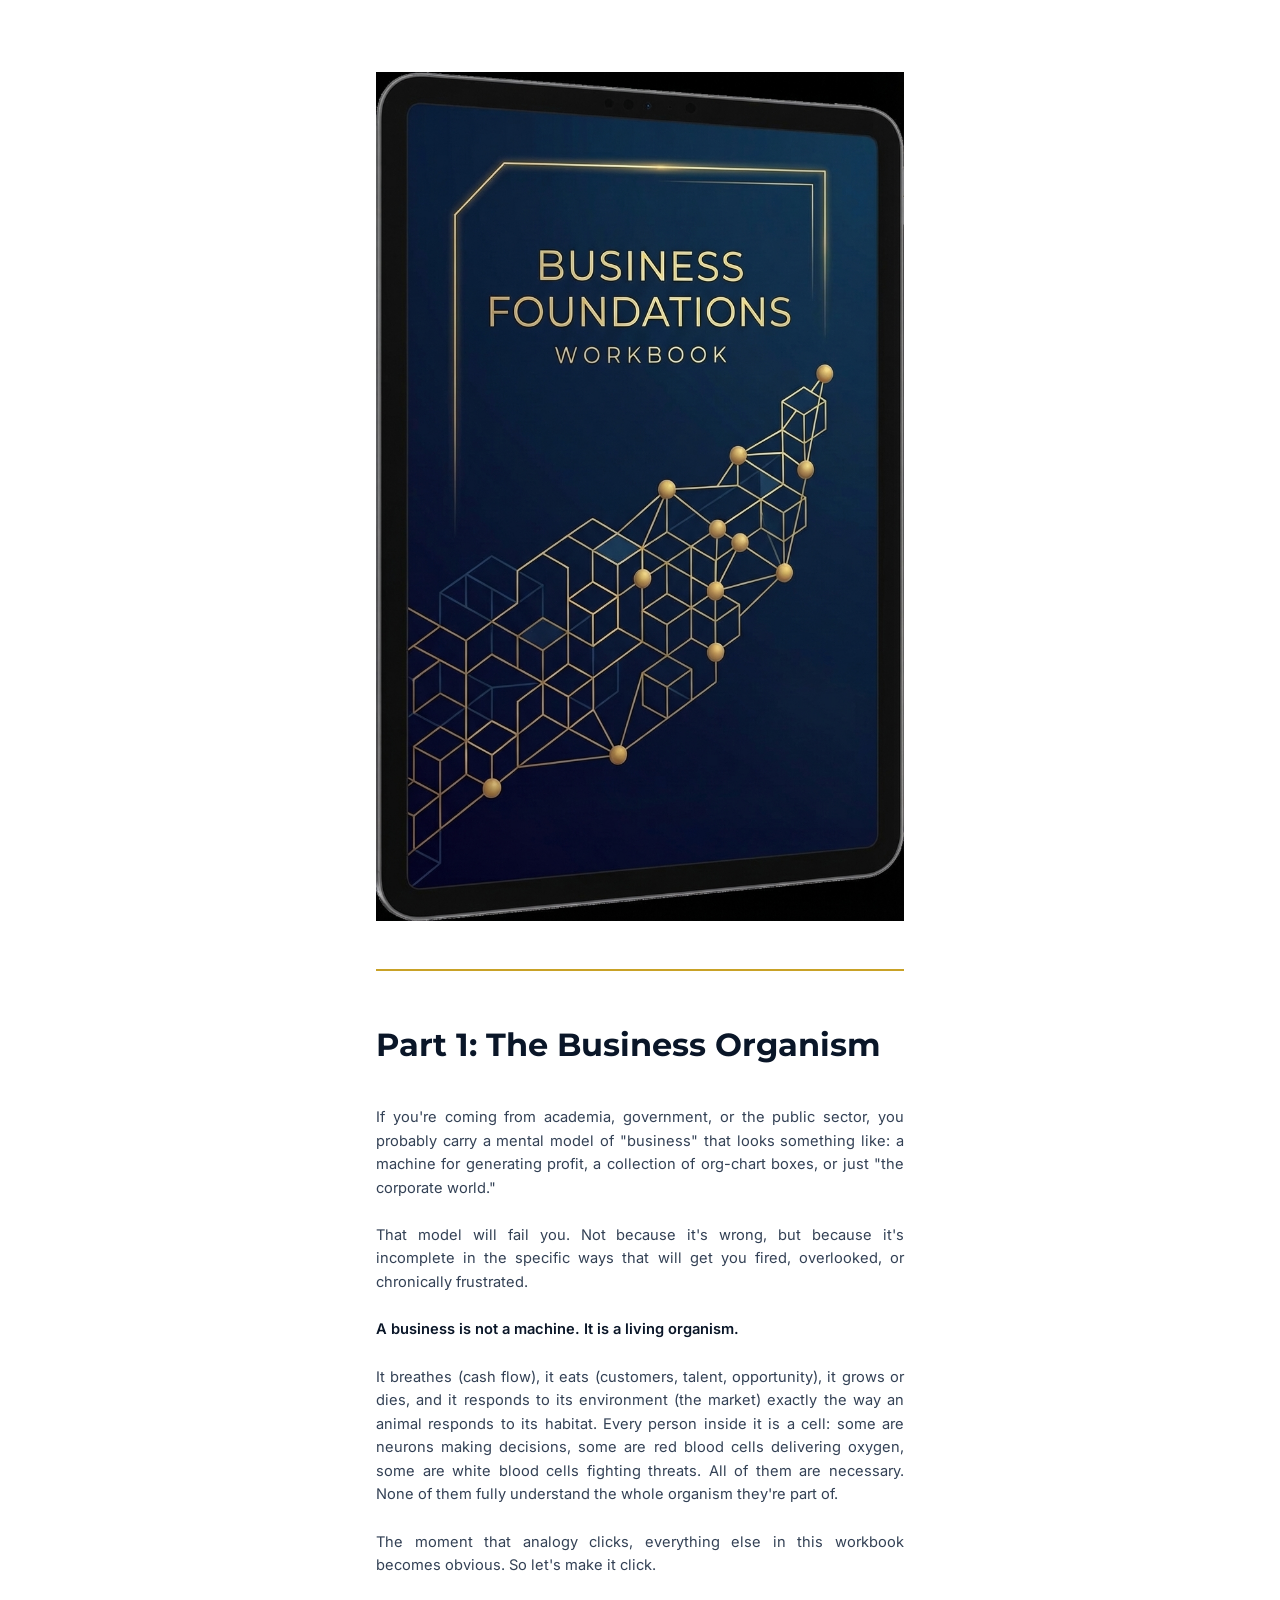
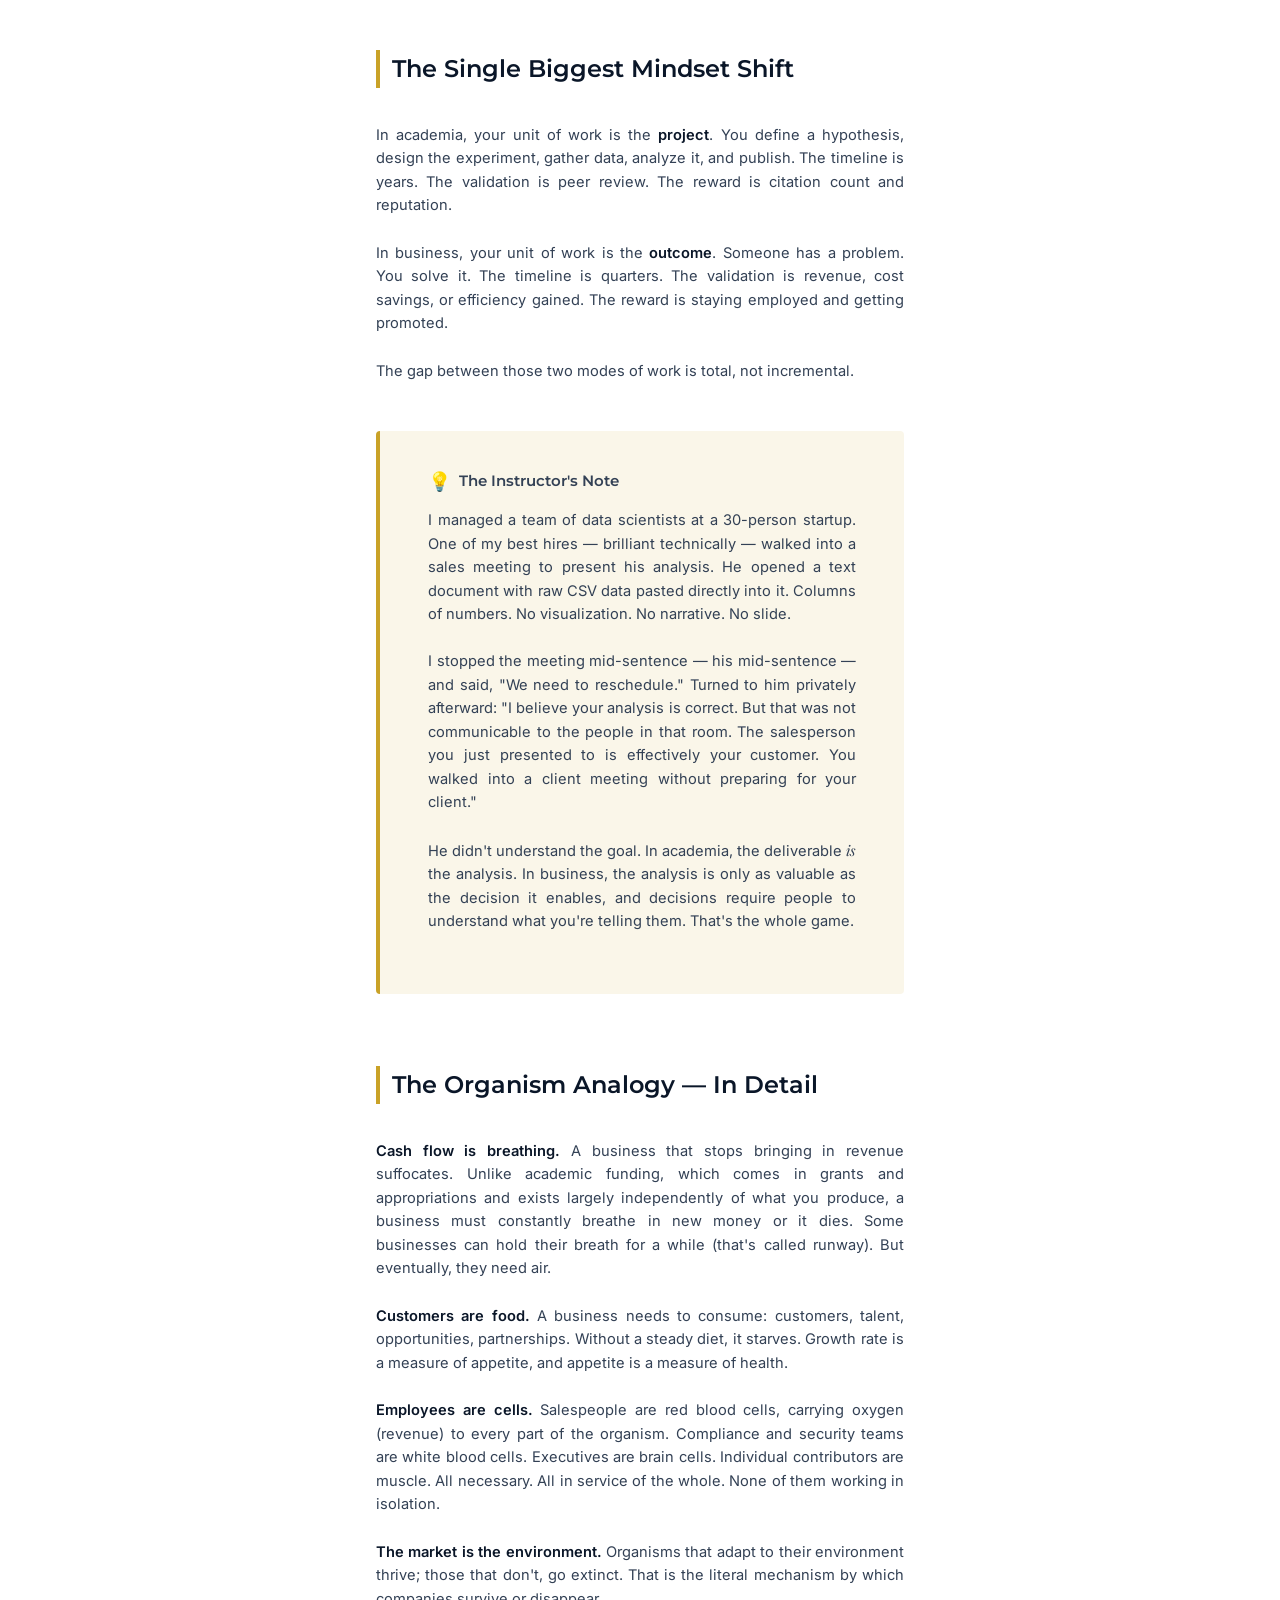
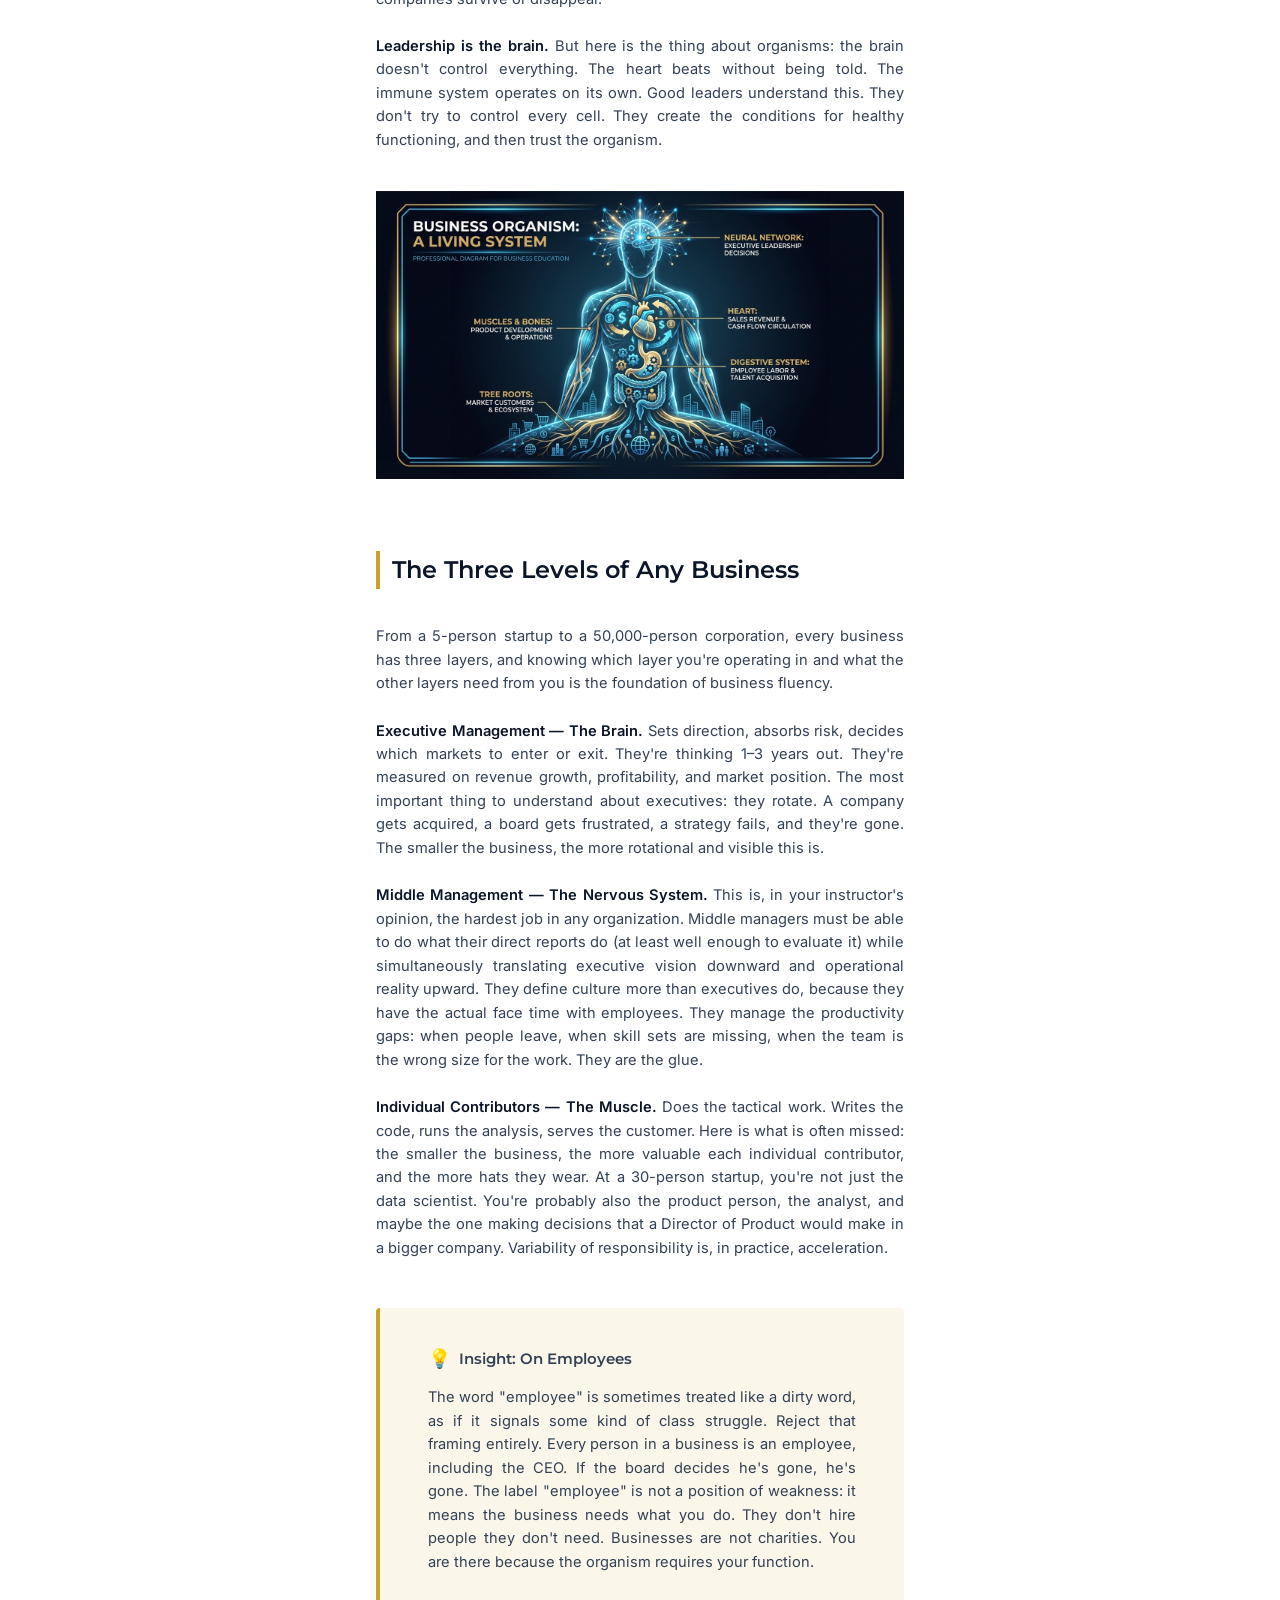
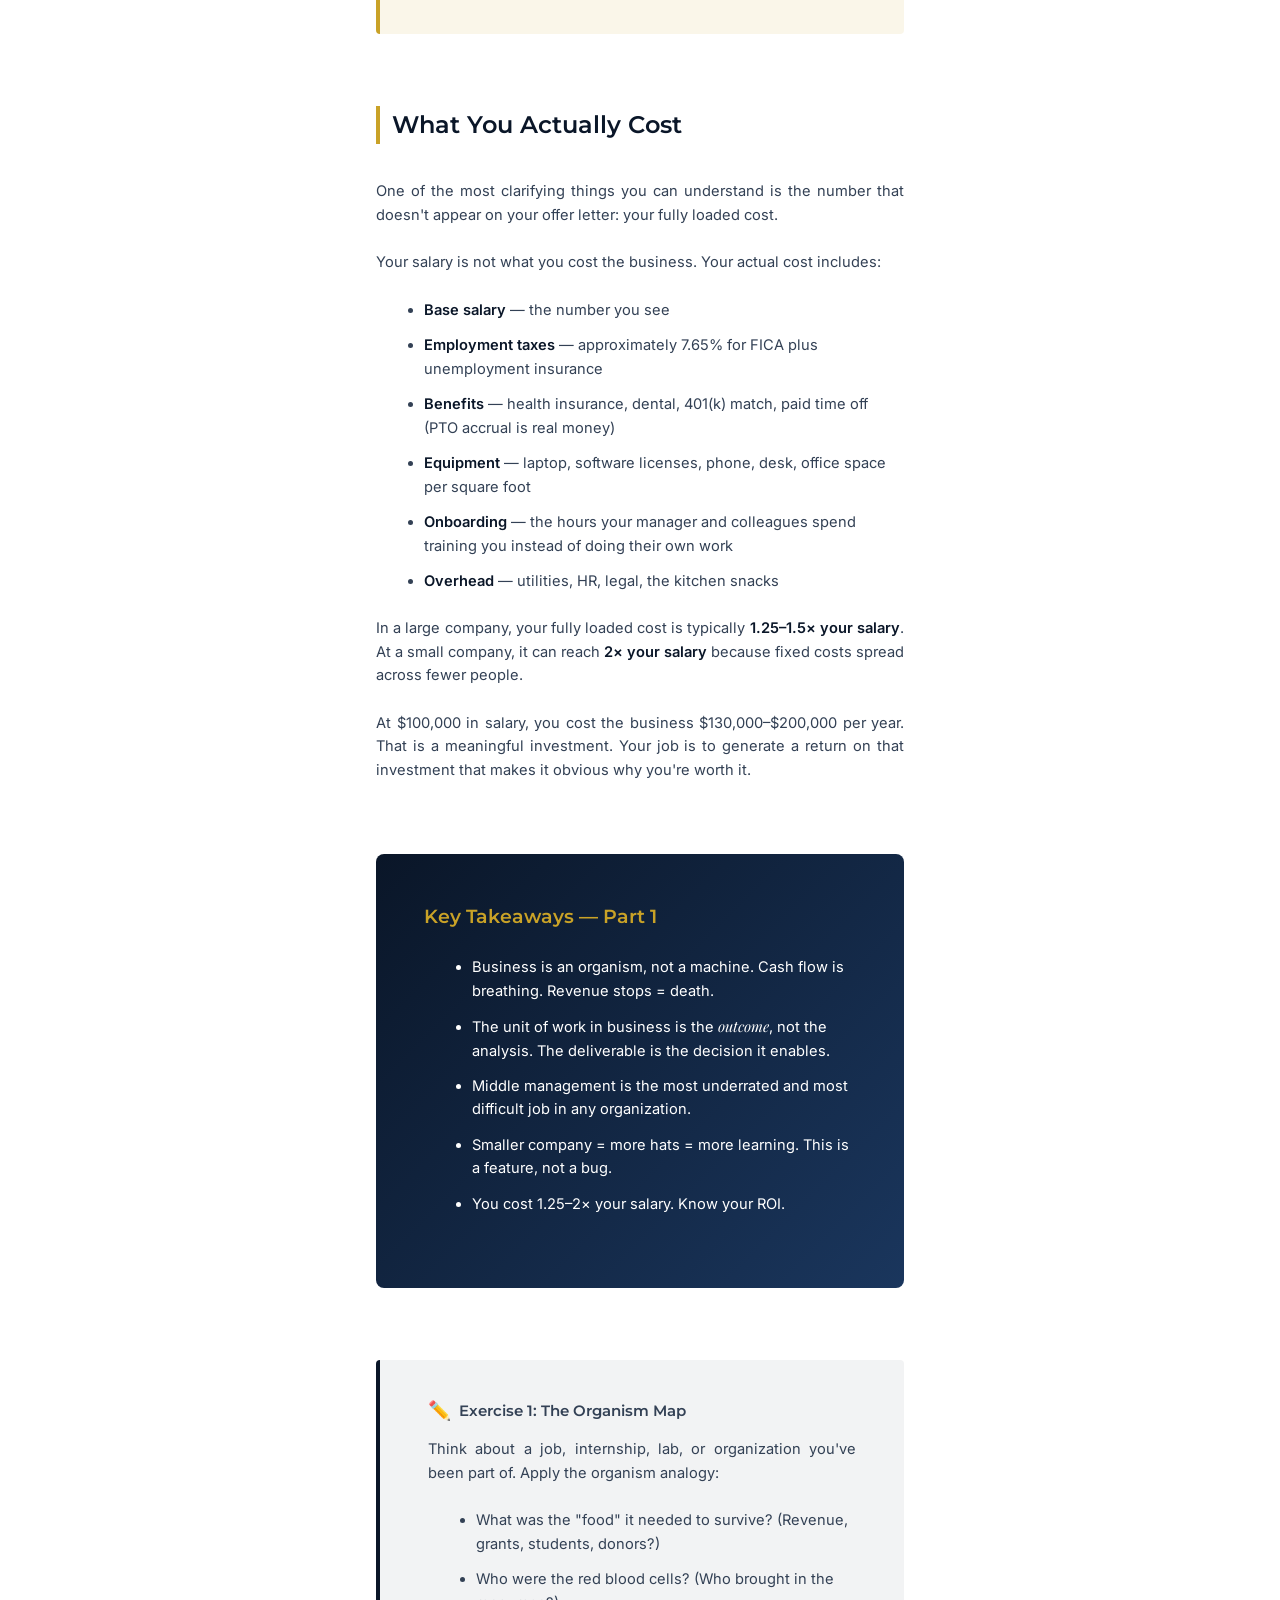
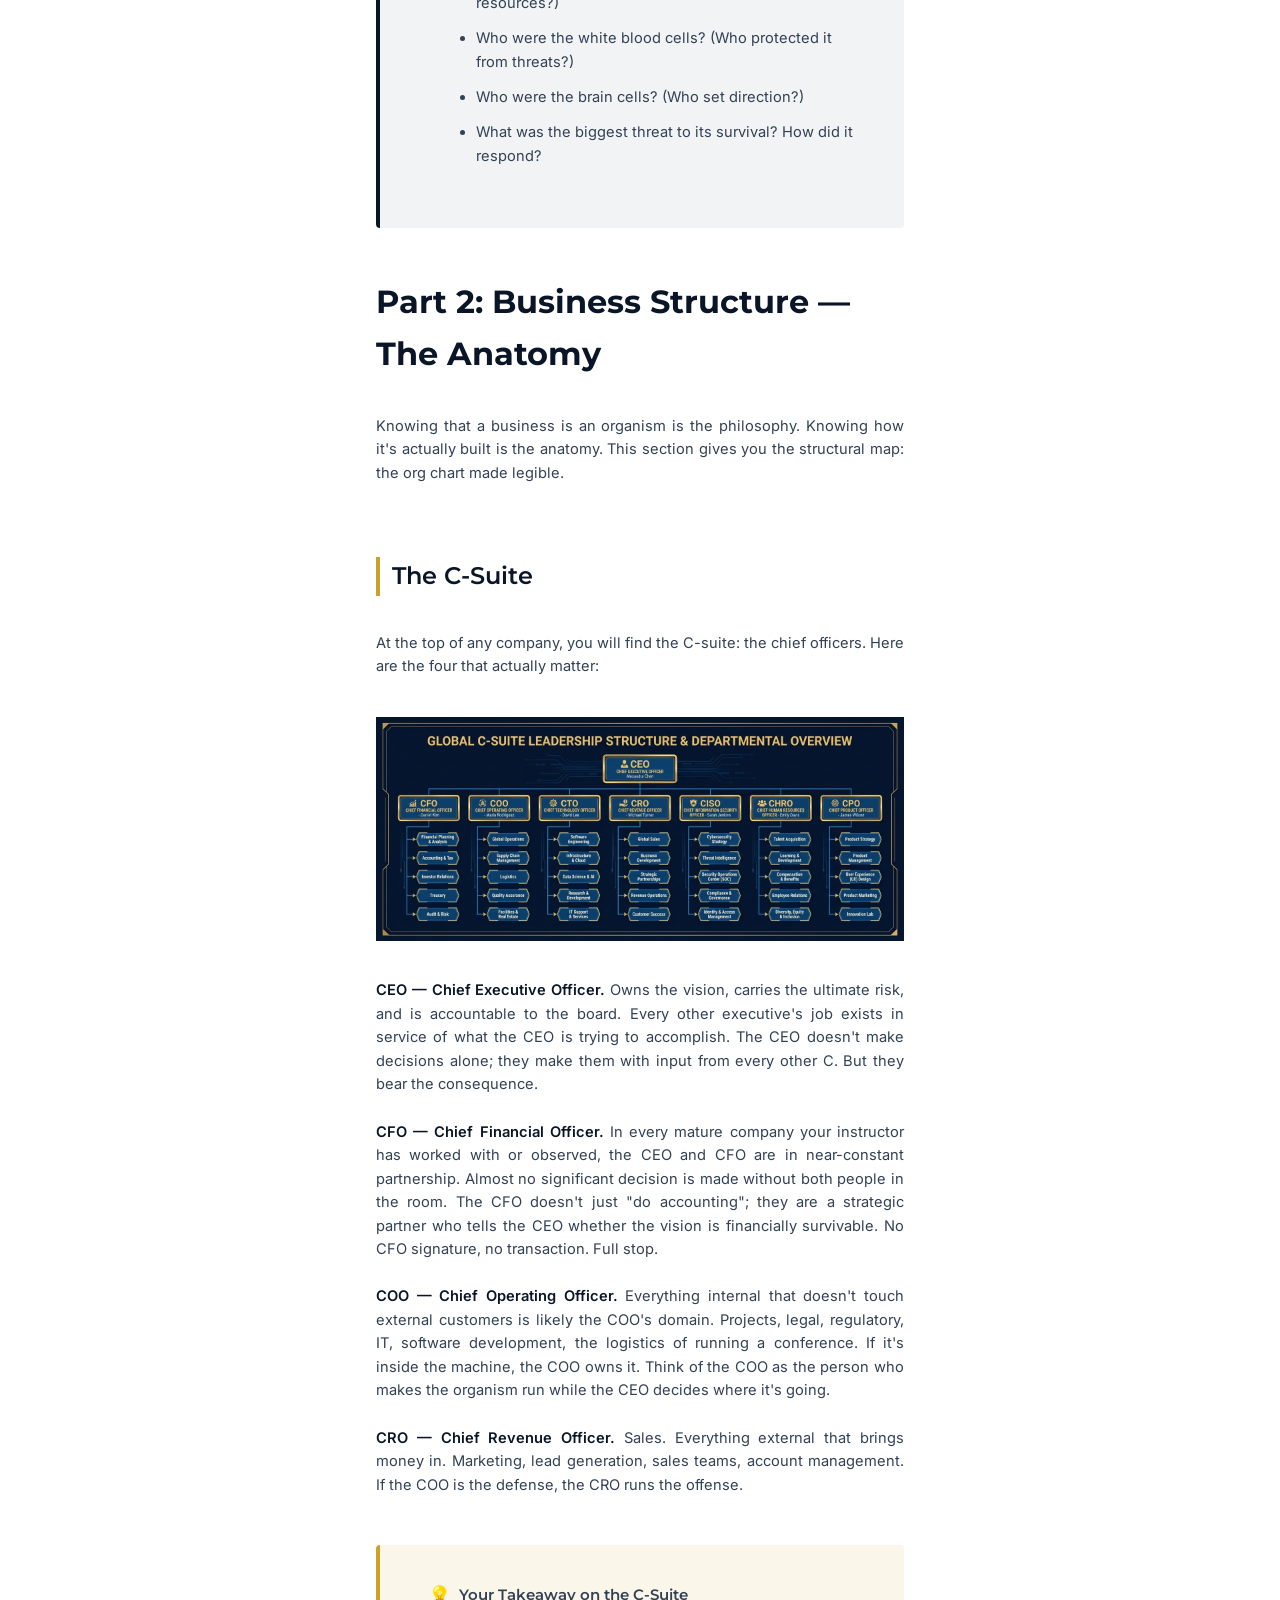
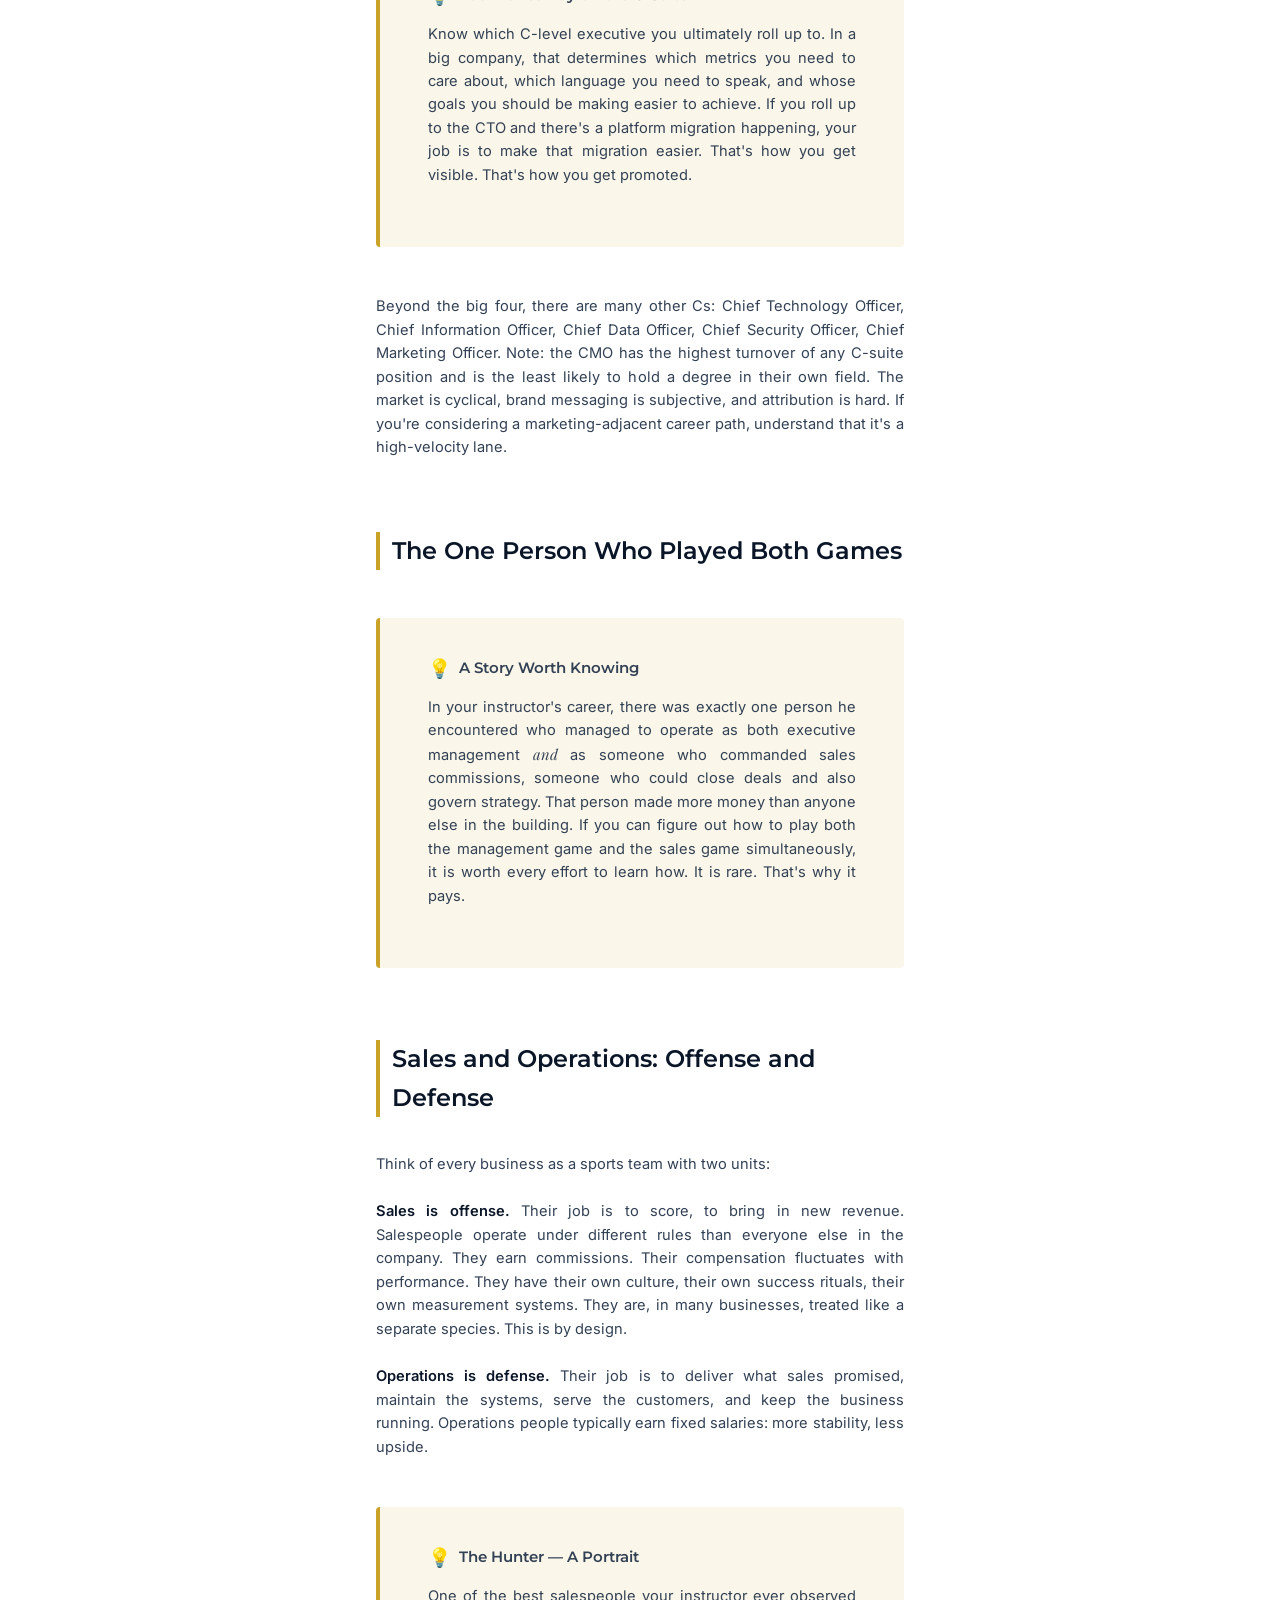
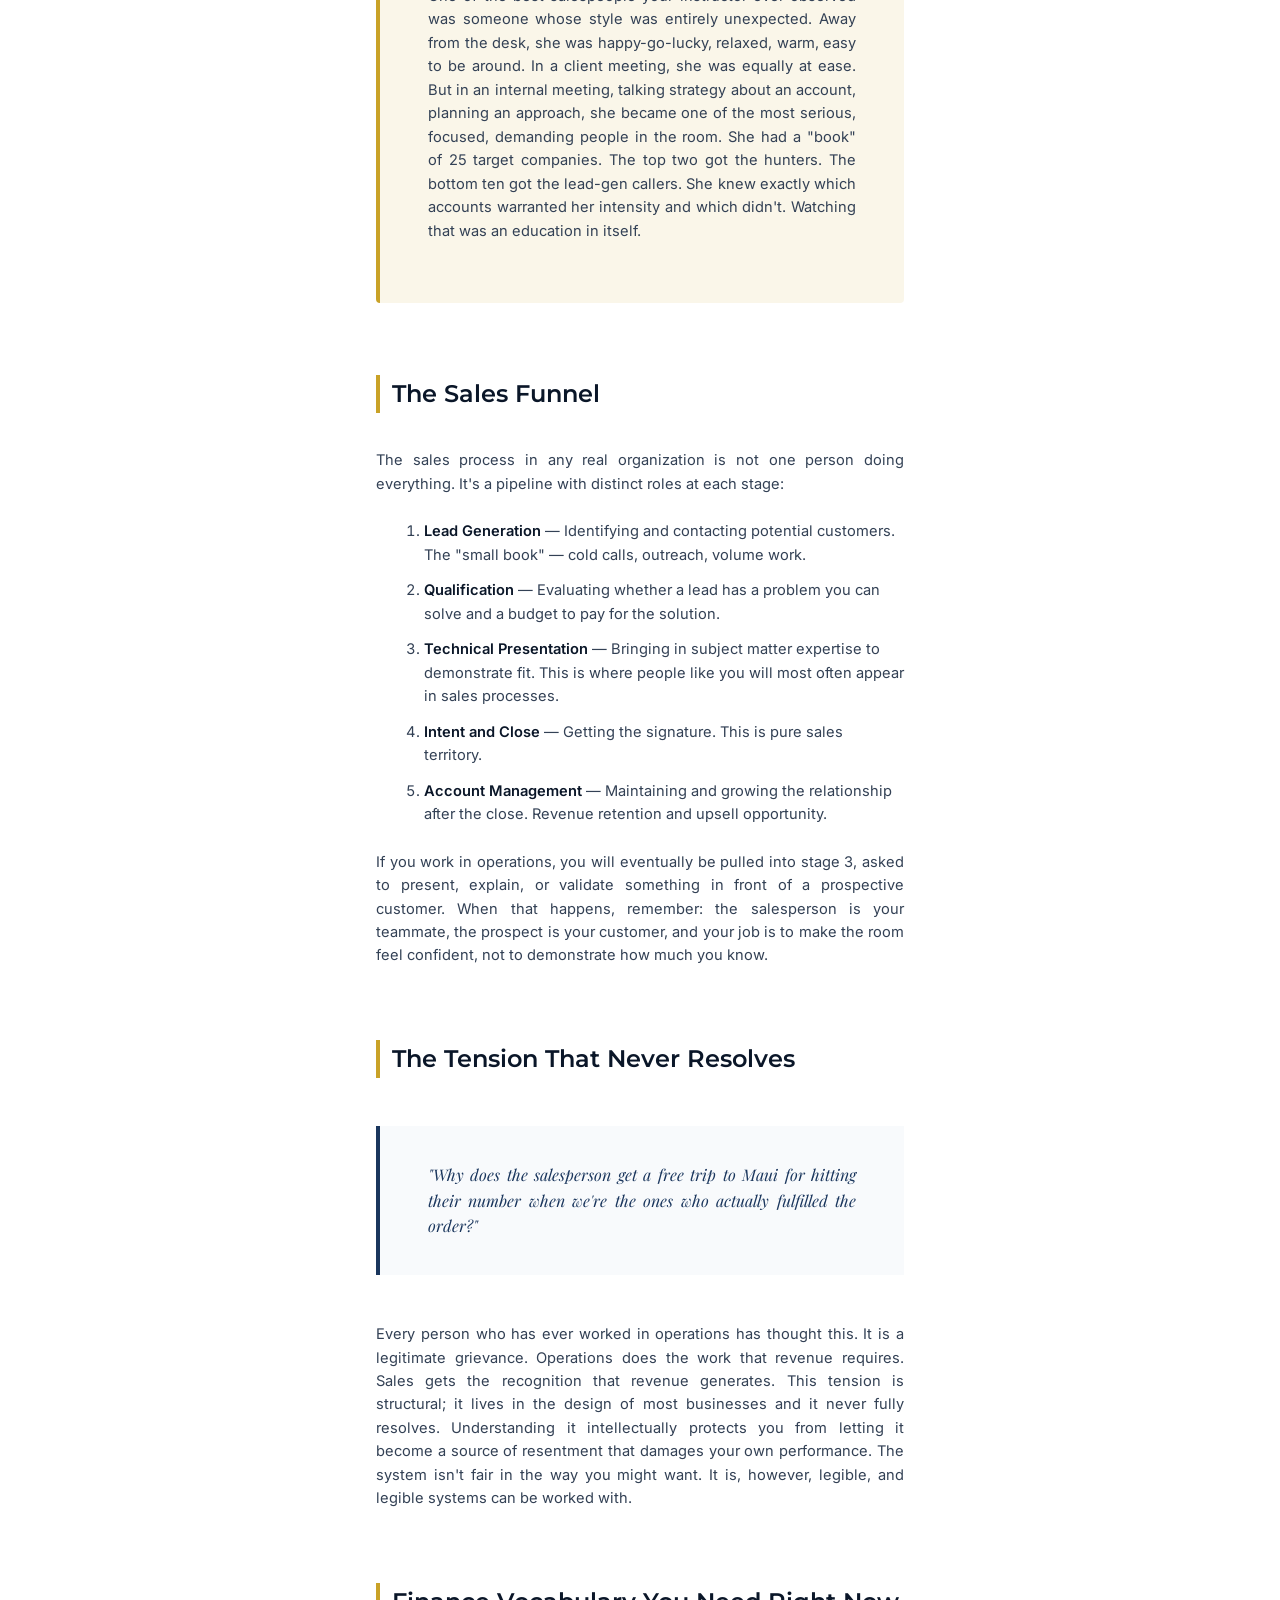
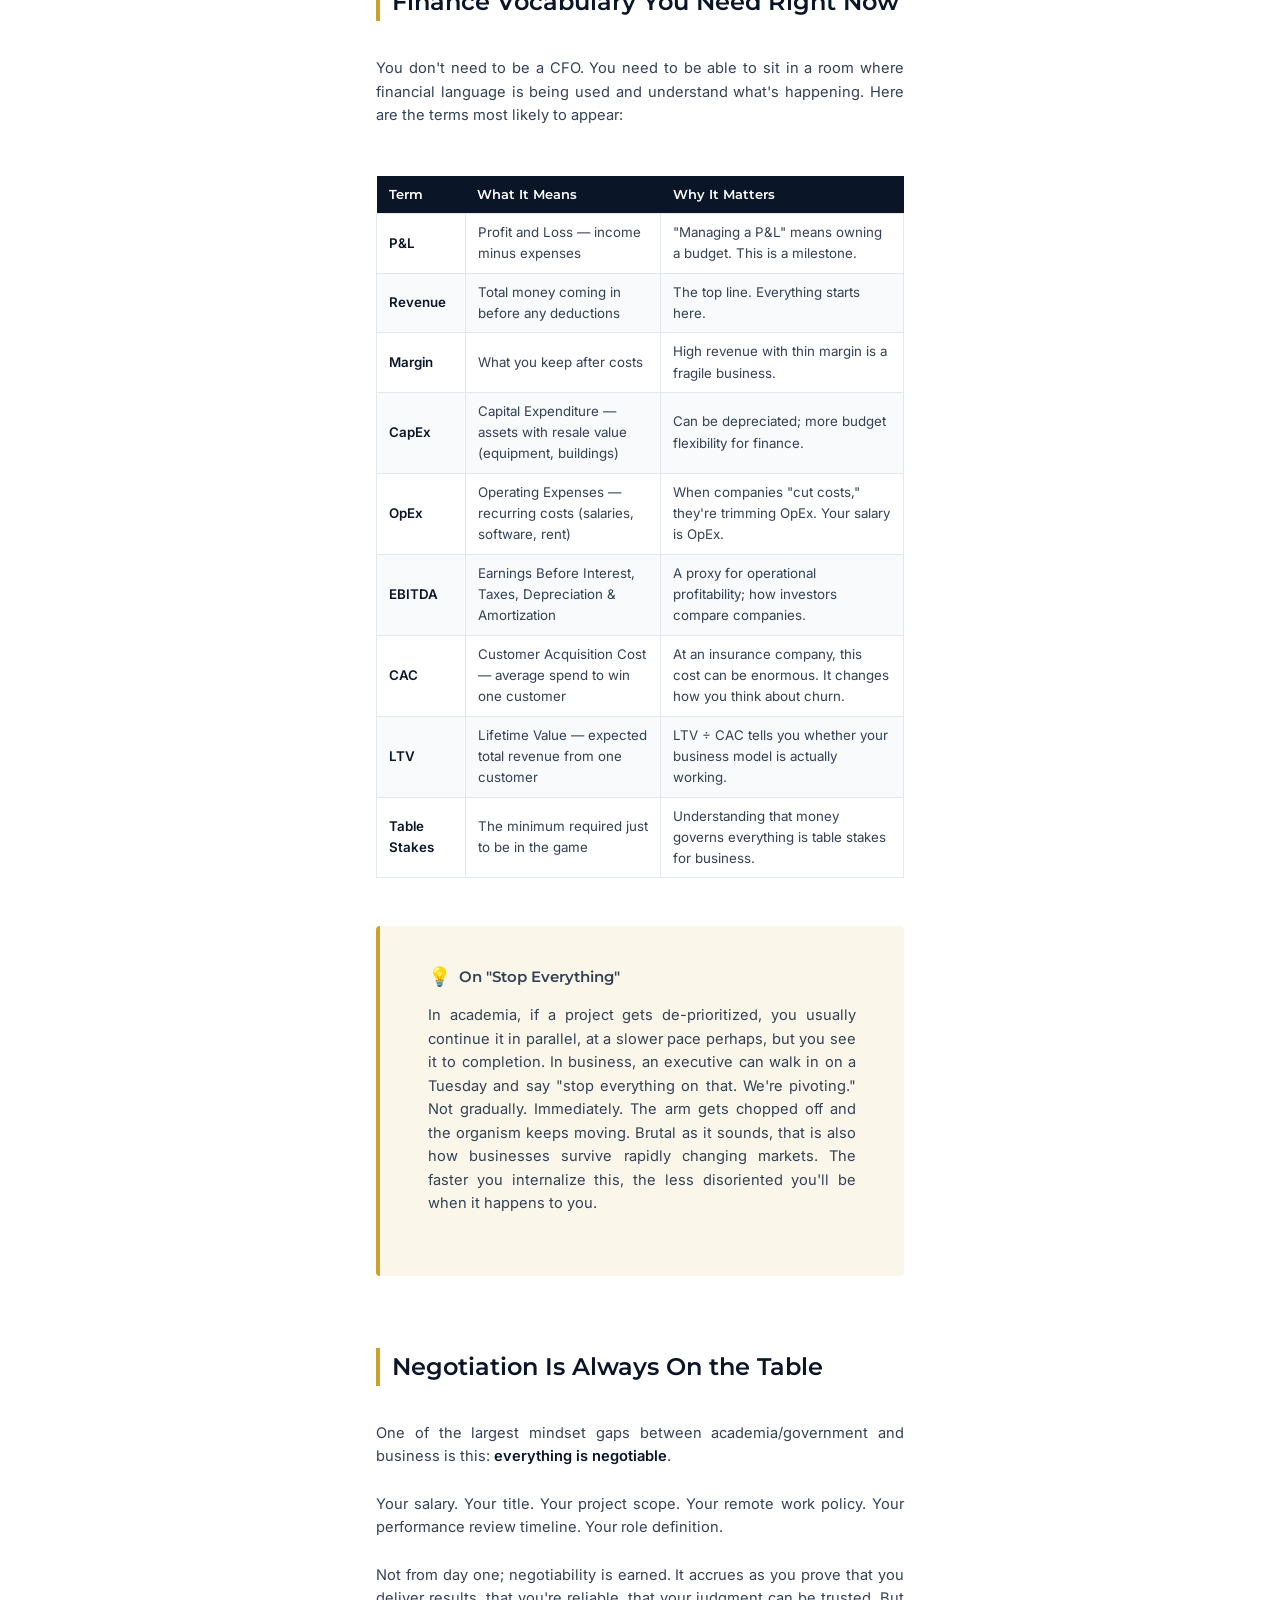
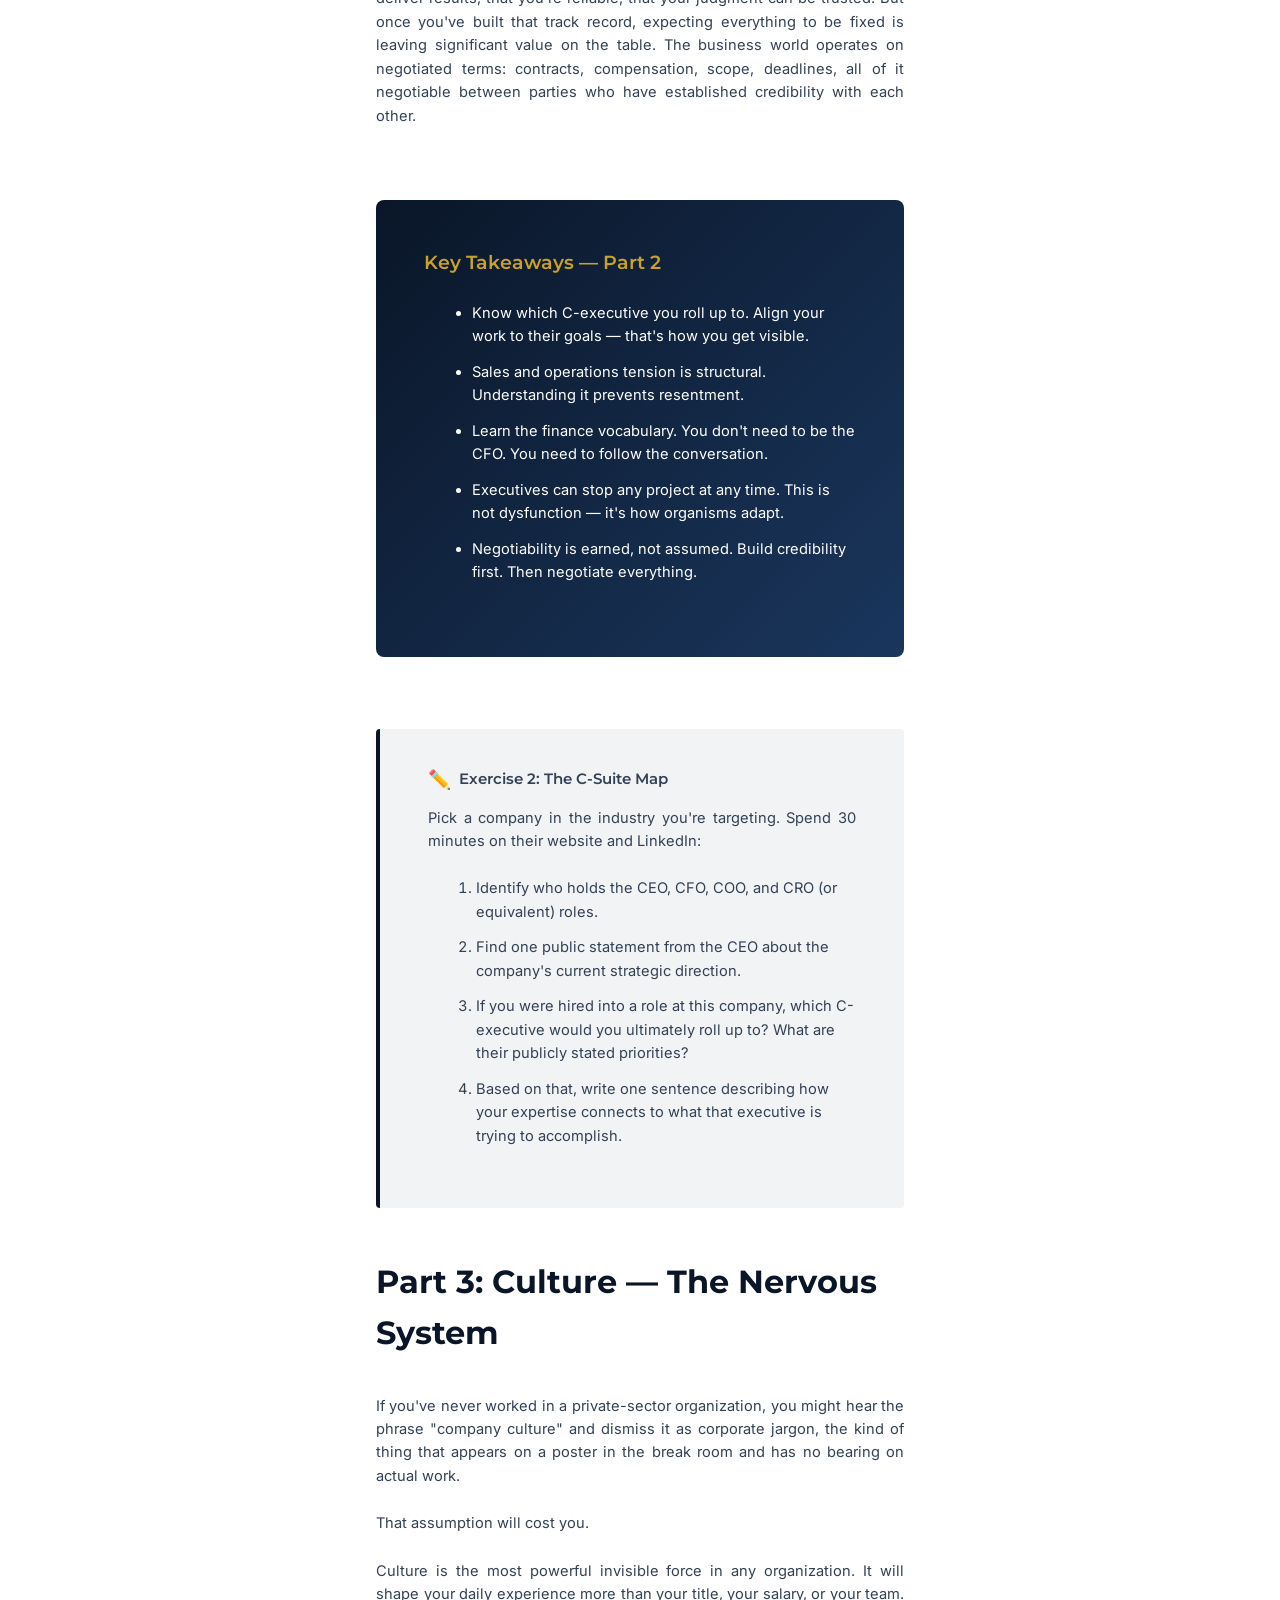
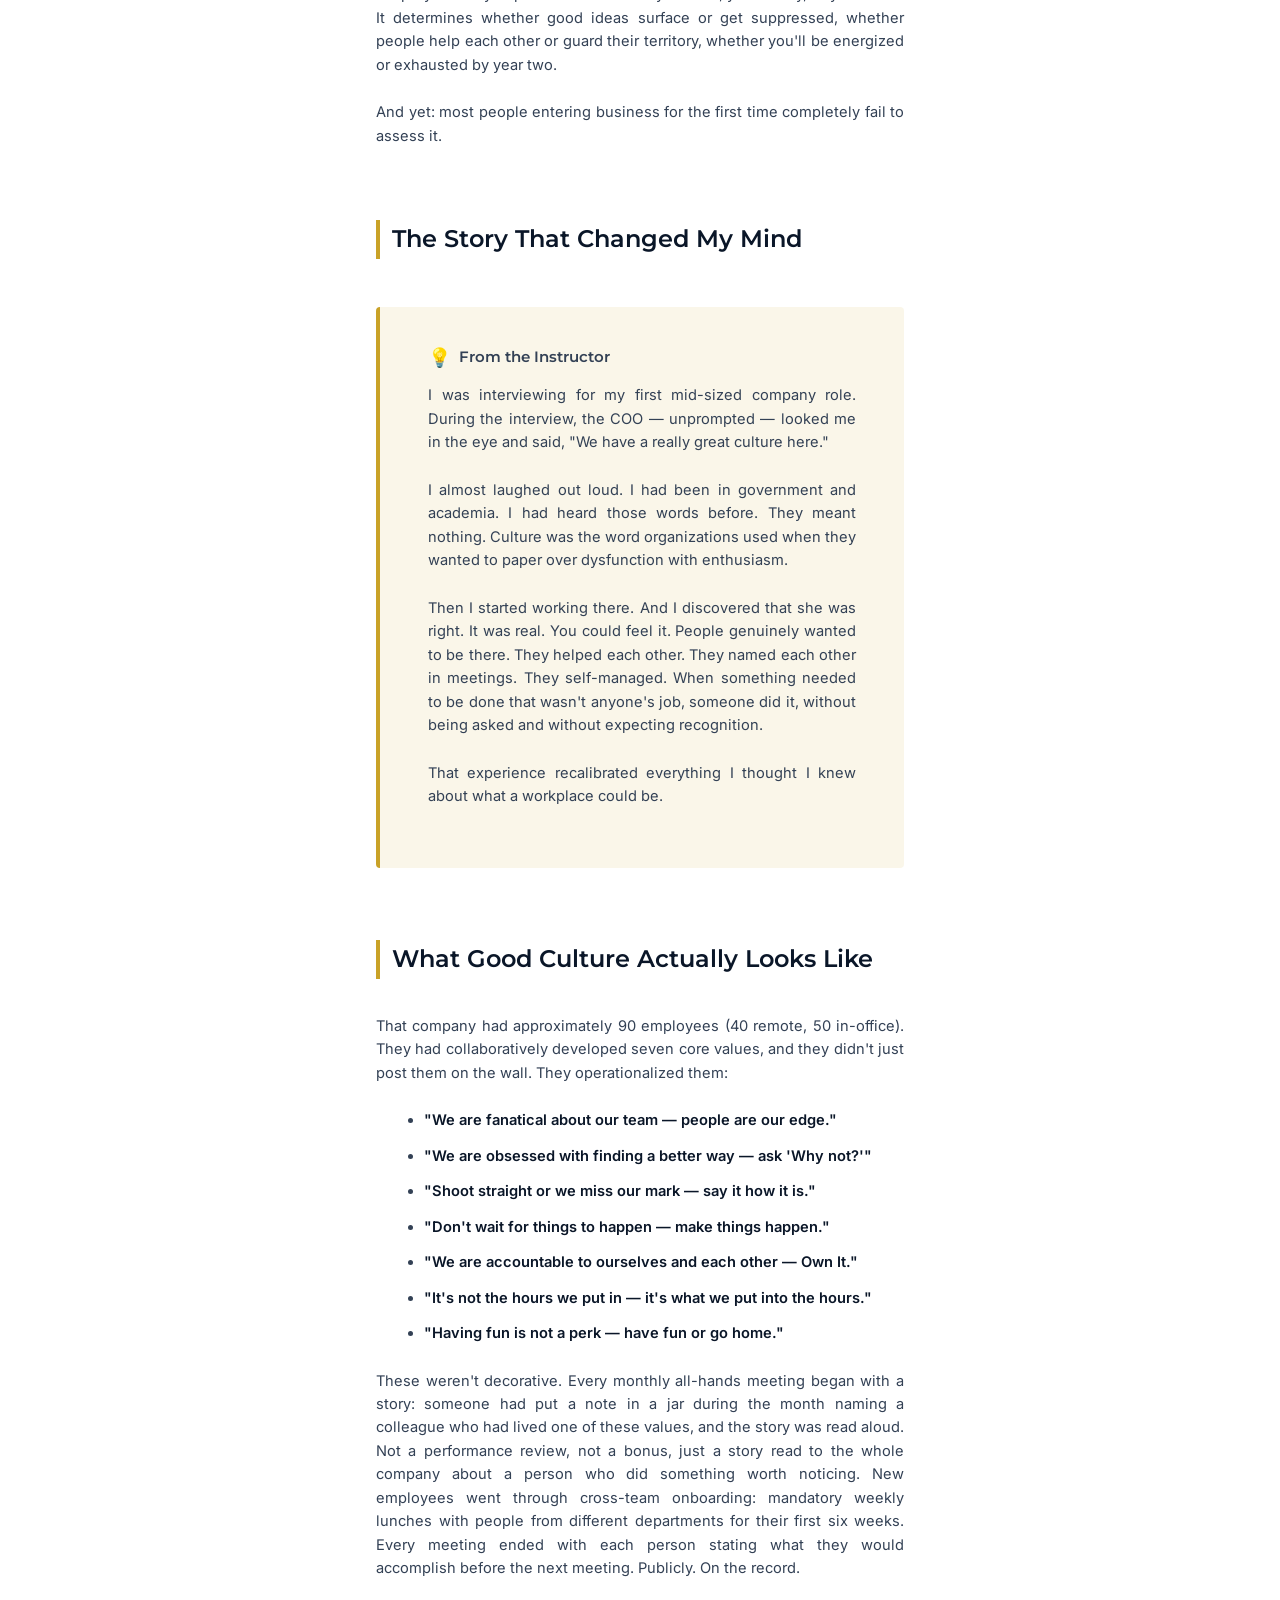
==== commit f0c22224: "Redesign landing page + add workbook 06 + fix PDF formatting Landing page (index.html): - Full visua" ====
--- a/downloads/workbook-01-business-foundation.html
+++ b/downloads/workbook-01-business-foundation.html
@@ -1,642 +1,729 @@
 <!DOCTYPE html>
-<html xmlns="http://www.w3.org/1999/xhtml">
+<html lang="en">
 <head>
   <meta charset="utf-8" />
-  <meta name="generator" content="pandoc" />
-  <meta name="viewport" content="width=device-width, initial-scale=1.0, user-scalable=yes" />
-  <title>workbook-01-business-foundation</title>
-  <style>
-    /* Default styles provided by pandoc.
-    ** See https://pandoc.org/MANUAL.html#variables-for-html for config info.
-    */
-    span.smallcaps{font-variant: small-caps;}
-    div.columns{display: flex; gap: min(4vw, 1.5em);}
-    div.column{flex: auto; overflow-x: auto;}
-    div.hanging-indent{margin-left: 1.5em; text-indent: -1.5em;}
-    /* The extra [class] is a hack that increases specificity enough to
-       override a similar rule in reveal.js */
-    ul.task-list[class]{list-style: none;}
-    ul.task-list li input[type="checkbox"] {
-      font-size: inherit;
-      width: 0.8em;
-      margin: 0 0.8em 0.2em -1.6em;
-      vertical-align: middle;
-    }
-    .display.math{display: block; text-align: center; margin: 0.5rem auto;}
-  
-  <style>
-  /* ── Print overrides (injected, highest specificity) ── */
-  @page { size: letter; margin: 0.75in; }
-  @media print {
-    html, body { width: 8.5in !important; max-width: 8.5in !important; margin: 0 auto !important; padding: 0.75in !important; background: white !important; }
-    h1 { page-break-before: always !important; break-before: page !important; }
-    h2 { page-break-before: avoid !important; break-before: auto !important; }
-    figure, table { page-break-inside: avoid !important; break-inside: avoid !important; }
-    .cover, .cover-page { page-break-after: always !important; break-after: page !important; }
-    img { max-width: 100% !important; width: 100% !important; height: auto !important; page-break-inside: avoid !important; break-inside: avoid !important; display: block !important; }
-  }
-  </style>
-
-</style>
+  <meta name="viewport" content="width=device-width, initial-scale=1.0" />
+  <title>Workbook 1: The Business Foundation — Class2Career</title>
   <link rel="stylesheet" href="class2career-pdf.css" />
 </head>
-<body><div class="cover"><img src="/assets/covers/cover-01-business-foundation.png" style="width:100%;max-width:100%;display:block;margin:0 auto;"></div><div class="content">
-<h1 id="workbook-1-understanding-business-as-an-organism">Workbook 1:
-Understanding Business as an Organism</h1>
-<p><strong>Class2Career: The Business Foundation</strong><br />
-<em>By Ignis Spindler, PhD</em></p>
+<body>
+
+<!-- ═══════════════════════════════════════════════════════════════
+     COVER
+═══════════════════════════════════════════════════════════════ -->
+<div class="cover">
+  <img src="cover-01-business-foundation.png" alt="Workbook 1: The Business Foundation" />
+</div>
+
+<div class="content">
+
+<!-- ═══════════════════════════════════════════════════════════════
+     PART 1: THE BUSINESS ORGANISM
+═══════════════════════════════════════════════════════════════ -->
+<h1>Part 1: The Business Organism</h1>
+
+<p>If you're coming from academia, government, or the public sector, you probably carry a mental model of "business" that looks something like: a machine for generating profit, a collection of org-chart boxes, or just "the corporate world."</p>
+
+<p>That model will fail you. Not because it's wrong, but because it's incomplete in the specific ways that will get you fired, overlooked, or chronically frustrated.</p>
+
+<p><strong>A business is not a machine. It is a living organism.</strong></p>
+
+<p>It breathes (cash flow), it eats (customers, talent, opportunity), it grows or dies, and it responds to its environment (the market) exactly the way an animal responds to its habitat. Every person inside it is a cell: some are neurons making decisions, some are red blood cells delivering oxygen, some are white blood cells fighting threats. All of them are necessary. None of them fully understand the whole organism they're part of.</p>
+
+<p>The moment that analogy clicks, everything else in this workbook becomes obvious. So let's make it click.</p>
+
+<h2>The Single Biggest Mindset Shift</h2>
+
+<p>In academia, your unit of work is the <strong>project</strong>. You define a hypothesis, design the experiment, gather data, analyze it, and publish. The timeline is years. The validation is peer review. The reward is citation count and reputation.</p>
+
+<p>In business, your unit of work is the <strong>outcome</strong>. Someone has a problem. You solve it. The timeline is quarters. The validation is revenue, cost savings, or efficiency gained. The reward is staying employed and getting promoted.</p>
+
+<p>The gap between those two modes of work is total, not incremental.</p>
+
+<div class="callout callout-tip">
+  <div class="callout-title"><span class="callout-icon">💡</span> The Instructor's Note</div>
+  <p>I managed a team of data scientists at a 30-person startup. One of my best hires — brilliant technically — walked into a sales meeting to present his analysis. He opened a text document with raw CSV data pasted directly into it. Columns of numbers. No visualization. No narrative. No slide.</p>
+  <p>I stopped the meeting mid-sentence — his mid-sentence — and said, "We need to reschedule." Turned to him privately afterward: "I believe your analysis is correct. But that was not communicable to the people in that room. The salesperson you just presented to is effectively your customer. You walked into a client meeting without preparing for your client."</p>
+  <p>He didn't understand the goal. In academia, the deliverable <em>is</em> the analysis. In business, the analysis is only as valuable as the decision it enables, and decisions require people to understand what you're telling them. That's the whole game.</p>
+</div>
+
+<h2>The Organism Analogy — In Detail</h2>
+
+<p><strong>Cash flow is breathing.</strong> A business that stops bringing in revenue suffocates. Unlike academic funding, which comes in grants and appropriations and exists largely independently of what you produce, a business must constantly breathe in new money or it dies. Some businesses can hold their breath for a while (that's called runway). But eventually, they need air.</p>
+
+<p><strong>Customers are food.</strong> A business needs to consume: customers, talent, opportunities, partnerships. Without a steady diet, it starves. Growth rate is a measure of appetite, and appetite is a measure of health.</p>
+
+<p><strong>Employees are cells.</strong> Salespeople are red blood cells, carrying oxygen (revenue) to every part of the organism. Compliance and security teams are white blood cells. Executives are brain cells. Individual contributors are muscle. All necessary. All in service of the whole. None of them working in isolation.</p>
+
+<p><strong>The market is the environment.</strong> Organisms that adapt to their environment thrive; those that don't, go extinct. That is the literal mechanism by which companies survive or disappear.</p>
+
+<p><strong>Leadership is the brain.</strong> But here is the thing about organisms: the brain doesn't control everything. The heart beats without being told. The immune system operates on its own. Good leaders understand this. They don't try to control every cell. They create the conditions for healthy functioning, and then trust the organism.</p>
+
+<figure>
+  <img src="diagram-01-business-organism-v2.png" alt="Business as a Living Organism" />
+</figure>
+
+<h2>The Three Levels of Any Business</h2>
+
+<p>From a 5-person startup to a 50,000-person corporation, every business has three layers, and knowing which layer you're operating in and what the other layers need from you is the foundation of business fluency.</p>
+
+<p><strong>Executive Management — The Brain.</strong> Sets direction, absorbs risk, decides which markets to enter or exit. They're thinking 1–3 years out. They're measured on revenue growth, profitability, and market position. The most important thing to understand about executives: they rotate. A company gets acquired, a board gets frustrated, a strategy fails, and they're gone. The smaller the business, the more rotational and visible this is.</p>
+
+<p><strong>Middle Management — The Nervous System.</strong> This is, in your instructor's opinion, the hardest job in any organization. Middle managers must be able to do what their direct reports do (at least well enough to evaluate it) while simultaneously translating executive vision downward and operational reality upward. They define culture more than executives do, because they have the actual face time with employees. They manage the productivity gaps: when people leave, when skill sets are missing, when the team is the wrong size for the work. They are the glue.</p>
+
+<p><strong>Individual Contributors — The Muscle.</strong> Does the tactical work. Writes the code, runs the analysis, serves the customer. Here is what is often missed: the smaller the business, the more valuable each individual contributor, and the more hats they wear. At a 30-person startup, you're not just the data scientist. You're probably also the product person, the analyst, and maybe the one making decisions that a Director of Product would make in a bigger company. Variability of responsibility is, in practice, acceleration.</p>
+
+<div class="callout callout-tip">
+  <div class="callout-title"><span class="callout-icon">💡</span> Insight: On Employees</div>
+  <p>The word "employee" is sometimes treated like a dirty word, as if it signals some kind of class struggle. Reject that framing entirely. Every person in a business is an employee, including the CEO. If the board decides he's gone, he's gone. The label "employee" is not a position of weakness: it means the business needs what you do. They don't hire people they don't need. Businesses are not charities. You are there because the organism requires your function.</p>
+</div>
+
+<h2>What You Actually Cost</h2>
+
+<p>One of the most clarifying things you can understand is the number that doesn't appear on your offer letter: your fully loaded cost.</p>
+
+<p>Your salary is not what you cost the business. Your actual cost includes:</p>
+
+<ul>
+  <li><strong>Base salary</strong> — the number you see</li>
+  <li><strong>Employment taxes</strong> — approximately 7.65% for FICA plus unemployment insurance</li>
+  <li><strong>Benefits</strong> — health insurance, dental, 401(k) match, paid time off (PTO accrual is real money)</li>
+  <li><strong>Equipment</strong> — laptop, software licenses, phone, desk, office space per square foot</li>
+  <li><strong>Onboarding</strong> — the hours your manager and colleagues spend training you instead of doing their own work</li>
+  <li><strong>Overhead</strong> — utilities, HR, legal, the kitchen snacks</li>
+</ul>
+
+<p>In a large company, your fully loaded cost is typically <strong>1.25–1.5× your salary</strong>. At a small company, it can reach <strong>2× your salary</strong> because fixed costs spread across fewer people.</p>
+
+<p>At $100,000 in salary, you cost the business $130,000–$200,000 per year. That is a meaningful investment. Your job is to generate a return on that investment that makes it obvious why you're worth it.</p>
+
+<div class="key-takeaways">
+  <h3>Key Takeaways — Part 1</h3>
+  <ul>
+    <li>Business is an organism, not a machine. Cash flow is breathing. Revenue stops = death.</li>
+    <li>The unit of work in business is the <em>outcome</em>, not the analysis. The deliverable is the decision it enables.</li>
+    <li>Middle management is the most underrated and most difficult job in any organization.</li>
+    <li>Smaller company = more hats = more learning. This is a feature, not a bug.</li>
+    <li>You cost 1.25–2× your salary. Know your ROI.</li>
+  </ul>
+</div>
+
+<div class="callout callout-exercise">
+  <div class="callout-title"><span class="callout-icon">✏️</span> Exercise 1: The Organism Map</div>
+  <p>Think about a job, internship, lab, or organization you've been part of. Apply the organism analogy:</p>
+  <ul>
+    <li>What was the "food" it needed to survive? (Revenue, grants, students, donors?)</li>
+    <li>Who were the red blood cells? (Who brought in the resources?)</li>
+    <li>Who were the white blood cells? (Who protected it from threats?)</li>
+    <li>Who were the brain cells? (Who set direction?)</li>
+    <li>What was the biggest threat to its survival? How did it respond?</li>
+  </ul>
+</div>
+
+
+<!-- ═══════════════════════════════════════════════════════════════
+     PART 2: BUSINESS STRUCTURE — THE ANATOMY
+═══════════════════════════════════════════════════════════════ -->
+<h1>Part 2: Business Structure — The Anatomy</h1>
+
+<p>Knowing that a business is an organism is the philosophy. Knowing how it's actually built is the anatomy. This section gives you the structural map: the org chart made legible.</p>
+
+<h2>The C-Suite</h2>
+
+<p>At the top of any company, you will find the C-suite: the chief officers. Here are the four that actually matter:</p>
+
+<figure>
+  <img src="diagram-01-csuite-wide.png" alt="The C-Suite — Key Executive Roles" />
+</figure>
+
+<p><strong>CEO — Chief Executive Officer.</strong> Owns the vision, carries the ultimate risk, and is accountable to the board. Every other executive's job exists in service of what the CEO is trying to accomplish. The CEO doesn't make decisions alone; they make them with input from every other C. But they bear the consequence.</p>
+
+<p><strong>CFO — Chief Financial Officer.</strong> In every mature company your instructor has worked with or observed, the CEO and CFO are in near-constant partnership. Almost no significant decision is made without both people in the room. The CFO doesn't just "do accounting"; they are a strategic partner who tells the CEO whether the vision is financially survivable. No CFO signature, no transaction. Full stop.</p>
+
+<p><strong>COO — Chief Operating Officer.</strong> Everything internal that doesn't touch external customers is likely the COO's domain. Projects, legal, regulatory, IT, software development, the logistics of running a conference. If it's inside the machine, the COO owns it. Think of the COO as the person who makes the organism run while the CEO decides where it's going.</p>
+
+<p><strong>CRO — Chief Revenue Officer.</strong> Sales. Everything external that brings money in. Marketing, lead generation, sales teams, account management. If the COO is the defense, the CRO runs the offense.</p>
+
+<div class="callout callout-tip">
+  <div class="callout-title"><span class="callout-icon">💡</span> Your Takeaway on the C-Suite</div>
+  <p>Know which C-level executive you ultimately roll up to. In a big company, that determines which metrics you need to care about, which language you need to speak, and whose goals you should be making easier to achieve. If you roll up to the CTO and there's a platform migration happening, your job is to make that migration easier. That's how you get visible. That's how you get promoted.</p>
+</div>
+
+<p>Beyond the big four, there are many other Cs: Chief Technology Officer, Chief Information Officer, Chief Data Officer, Chief Security Officer, Chief Marketing Officer. Note: the CMO has the highest turnover of any C-suite position and is the least likely to hold a degree in their own field. The market is cyclical, brand messaging is subjective, and attribution is hard. If you're considering a marketing-adjacent career path, understand that it's a high-velocity lane.</p>
+
+<h2>The One Person Who Played Both Games</h2>
+
+<div class="callout callout-tip">
+  <div class="callout-title"><span class="callout-icon">💡</span> A Story Worth Knowing</div>
+  <p>In your instructor's career, there was exactly one person he encountered who managed to operate as both executive management <em>and</em> as someone who commanded sales commissions, someone who could close deals and also govern strategy. That person made more money than anyone else in the building. If you can figure out how to play both the management game and the sales game simultaneously, it is worth every effort to learn how. It is rare. That's why it pays.</p>
+</div>
+
+<h2>Sales and Operations: Offense and Defense</h2>
+
+<p>Think of every business as a sports team with two units:</p>
+
+<p><strong>Sales is offense.</strong> Their job is to score, to bring in new revenue. Salespeople operate under different rules than everyone else in the company. They earn commissions. Their compensation fluctuates with performance. They have their own culture, their own success rituals, their own measurement systems. They are, in many businesses, treated like a separate species. This is by design.</p>
+
+<p><strong>Operations is defense.</strong> Their job is to deliver what sales promised, maintain the systems, serve the customers, and keep the business running. Operations people typically earn fixed salaries: more stability, less upside.</p>
+
+<div class="callout callout-tip">
+  <div class="callout-title"><span class="callout-icon">💡</span> The Hunter — A Portrait</div>
+  <p>One of the best salespeople your instructor ever observed was someone whose style was entirely unexpected. Away from the desk, she was happy-go-lucky, relaxed, warm, easy to be around. In a client meeting, she was equally at ease. But in an internal meeting, talking strategy about an account, planning an approach, she became one of the most serious, focused, demanding people in the room. She had a "book" of 25 target companies. The top two got the hunters. The bottom ten got the lead-gen callers. She knew exactly which accounts warranted her intensity and which didn't. Watching that was an education in itself.</p>
+</div>
+
+<h2>The Sales Funnel</h2>
+
+<p>The sales process in any real organization is not one person doing everything. It's a pipeline with distinct roles at each stage:</p>
+
+<ol>
+  <li><strong>Lead Generation</strong> — Identifying and contacting potential customers. The "small book" — cold calls, outreach, volume work.</li>
+  <li><strong>Qualification</strong> — Evaluating whether a lead has a problem you can solve and a budget to pay for the solution.</li>
+  <li><strong>Technical Presentation</strong> — Bringing in subject matter expertise to demonstrate fit. This is where people like you will most often appear in sales processes.</li>
+  <li><strong>Intent and Close</strong> — Getting the signature. This is pure sales territory.</li>
+  <li><strong>Account Management</strong> — Maintaining and growing the relationship after the close. Revenue retention and upsell opportunity.</li>
+</ol>
+
+<p>If you work in operations, you will eventually be pulled into stage 3, asked to present, explain, or validate something in front of a prospective customer. When that happens, remember: the salesperson is your teammate, the prospect is your customer, and your job is to make the room feel confident, not to demonstrate how much you know.</p>
+
+<h2>The Tension That Never Resolves</h2>
+
+<blockquote>
+  <p>"Why does the salesperson get a free trip to Maui for hitting their number when we're the ones who actually fulfilled the order?"</p>
+</blockquote>
+
+<p>Every person who has ever worked in operations has thought this. It is a legitimate grievance. Operations does the work that revenue requires. Sales gets the recognition that revenue generates. This tension is structural; it lives in the design of most businesses and it never fully resolves. Understanding it intellectually protects you from letting it become a source of resentment that damages your own performance. The system isn't fair in the way you might want. It is, however, legible, and legible systems can be worked with.</p>
+
+<h2>Finance Vocabulary You Need Right Now</h2>
+
+<p>You don't need to be a CFO. You need to be able to sit in a room where financial language is being used and understand what's happening. Here are the terms most likely to appear:</p>
+
+<table>
+  <thead>
+    <tr><th>Term</th><th>What It Means</th><th>Why It Matters</th></tr>
+  </thead>
+  <tbody>
+    <tr>
+      <td><strong>P&amp;L</strong></td>
+      <td>Profit and Loss — income minus expenses</td>
+      <td>"Managing a P&amp;L" means owning a budget. This is a milestone.</td>
+    </tr>
+    <tr>
+      <td><strong>Revenue</strong></td>
+      <td>Total money coming in before any deductions</td>
+      <td>The top line. Everything starts here.</td>
+    </tr>
+    <tr>
+      <td><strong>Margin</strong></td>
+      <td>What you keep after costs</td>
+      <td>High revenue with thin margin is a fragile business.</td>
+    </tr>
+    <tr>
+      <td><strong>CapEx</strong></td>
+      <td>Capital Expenditure — assets with resale value (equipment, buildings)</td>
+      <td>Can be depreciated; more budget flexibility for finance.</td>
+    </tr>
+    <tr>
+      <td><strong>OpEx</strong></td>
+      <td>Operating Expenses — recurring costs (salaries, software, rent)</td>
+      <td>When companies "cut costs," they're trimming OpEx. Your salary is OpEx.</td>
+    </tr>
+    <tr>
+      <td><strong>EBITDA</strong></td>
+      <td>Earnings Before Interest, Taxes, Depreciation &amp; Amortization</td>
+      <td>A proxy for operational profitability; how investors compare companies.</td>
+    </tr>
+    <tr>
+      <td><strong>CAC</strong></td>
+      <td>Customer Acquisition Cost — average spend to win one customer</td>
+      <td>At an insurance company, this cost can be enormous. It changes how you think about churn.</td>
+    </tr>
+    <tr>
+      <td><strong>LTV</strong></td>
+      <td>Lifetime Value — expected total revenue from one customer</td>
+      <td>LTV ÷ CAC tells you whether your business model is actually working.</td>
+    </tr>
+    <tr>
+      <td><strong>Table Stakes</strong></td>
+      <td>The minimum required just to be in the game</td>
+      <td>Understanding that money governs everything is table stakes for business.</td>
+    </tr>
+  </tbody>
+</table>
+
+<div class="callout callout-tip">
+  <div class="callout-title"><span class="callout-icon">💡</span> On "Stop Everything"</div>
+  <p>In academia, if a project gets de-prioritized, you usually continue it in parallel, at a slower pace perhaps, but you see it to completion. In business, an executive can walk in on a Tuesday and say "stop everything on that. We're pivoting." Not gradually. Immediately. The arm gets chopped off and the organism keeps moving. Brutal as it sounds, that is also how businesses survive rapidly changing markets. The faster you internalize this, the less disoriented you'll be when it happens to you.</p>
+</div>
+
+<h2>Negotiation Is Always On the Table</h2>
+
+<p>One of the largest mindset gaps between academia/government and business is this: <strong>everything is negotiable</strong>.</p>
+
+<p>Your salary. Your title. Your project scope. Your remote work policy. Your performance review timeline. Your role definition.</p>
+
+<p>Not from day one; negotiability is earned. It accrues as you prove that you deliver results, that you're reliable, that your judgment can be trusted. But once you've built that track record, expecting everything to be fixed is leaving significant value on the table. The business world operates on negotiated terms: contracts, compensation, scope, deadlines, all of it negotiable between parties who have established credibility with each other.</p>
+
+<div class="key-takeaways">
+  <h3>Key Takeaways — Part 2</h3>
+  <ul>
+    <li>Know which C-executive you roll up to. Align your work to their goals — that's how you get visible.</li>
+    <li>Sales and operations tension is structural. Understanding it prevents resentment.</li>
+    <li>Learn the finance vocabulary. You don't need to be the CFO. You need to follow the conversation.</li>
+    <li>Executives can stop any project at any time. This is not dysfunction — it's how organisms adapt.</li>
+    <li>Negotiability is earned, not assumed. Build credibility first. Then negotiate everything.</li>
+  </ul>
+</div>
+
+<div class="callout callout-exercise">
+  <div class="callout-title"><span class="callout-icon">✏️</span> Exercise 2: The C-Suite Map</div>
+  <p>Pick a company in the industry you're targeting. Spend 30 minutes on their website and LinkedIn:</p>
+  <ol>
+    <li>Identify who holds the CEO, CFO, COO, and CRO (or equivalent) roles.</li>
+    <li>Find one public statement from the CEO about the company's current strategic direction.</li>
+    <li>If you were hired into a role at this company, which C-executive would you ultimately roll up to? What are their publicly stated priorities?</li>
+    <li>Based on that, write one sentence describing how your expertise connects to what that executive is trying to accomplish.</li>
+  </ol>
+</div>
+
+
+<!-- ═══════════════════════════════════════════════════════════════
+     PART 3: CULTURE — THE NERVOUS SYSTEM
+═══════════════════════════════════════════════════════════════ -->
+<h1>Part 3: Culture — The Nervous System</h1>
+
+<p>If you've never worked in a private-sector organization, you might hear the phrase "company culture" and dismiss it as corporate jargon, the kind of thing that appears on a poster in the break room and has no bearing on actual work.</p>
+
+<p>That assumption will cost you.</p>
+
+<p>Culture is the most powerful invisible force in any organization. It will shape your daily experience more than your title, your salary, or your team. It determines whether good ideas surface or get suppressed, whether people help each other or guard their territory, whether you'll be energized or exhausted by year two.</p>
+
+<p>And yet: most people entering business for the first time completely fail to assess it.</p>
+
+<h2>The Story That Changed My Mind</h2>
+
+<div class="callout callout-tip">
+  <div class="callout-title"><span class="callout-icon">💡</span> From the Instructor</div>
+  <p>I was interviewing for my first mid-sized company role. During the interview, the COO — unprompted — looked me in the eye and said, "We have a really great culture here."</p>
+  <p>I almost laughed out loud. I had been in government and academia. I had heard those words before. They meant nothing. Culture was the word organizations used when they wanted to paper over dysfunction with enthusiasm.</p>
+  <p>Then I started working there. And I discovered that she was right. It was real. You could feel it. People genuinely wanted to be there. They helped each other. They named each other in meetings. They self-managed. When something needed to be done that wasn't anyone's job, someone did it, without being asked and without expecting recognition.</p>
+  <p>That experience recalibrated everything I thought I knew about what a workplace could be.</p>
+</div>
+
+<h2>What Good Culture Actually Looks Like</h2>
+
+<p>That company had approximately 90 employees (40 remote, 50 in-office). They had collaboratively developed seven core values, and they didn't just post them on the wall. They operationalized them:</p>
+
+<ul>
+  <li><strong>"We are fanatical about our team — people are our edge."</strong></li>
+  <li><strong>"We are obsessed with finding a better way — ask 'Why not?'"</strong></li>
+  <li><strong>"Shoot straight or we miss our mark — say it how it is."</strong></li>
+  <li><strong>"Don't wait for things to happen — make things happen."</strong></li>
+  <li><strong>"We are accountable to ourselves and each other — Own It."</strong></li>
+  <li><strong>"It's not the hours we put in — it's what we put into the hours."</strong></li>
+  <li><strong>"Having fun is not a perk — have fun or go home."</strong></li>
+</ul>
+
+<p>These weren't decorative. Every monthly all-hands meeting began with a story: someone had put a note in a jar during the month naming a colleague who had lived one of these values, and the story was read aloud. Not a performance review, not a bonus, just a story read to the whole company about a person who did something worth noticing. New employees went through cross-team onboarding: mandatory weekly lunches with people from different departments for their first six weeks. Every meeting ended with each person stating what they would accomplish before the next meeting. Publicly. On the record.</p>
+
+<p>That's what values that are actually lived look like.</p>
+
+<h2>When Culture Dies — The Acquisition Story</h2>
+
+<div class="callout callout-tip">
+  <div class="callout-title"><span class="callout-icon">💡</span> From the Instructor</div>
+  <p>That same company was eventually acquired by a much larger corporation. The large company liked the culture, they said so explicitly. They tried to roll out the seven values across their entire organization.</p>
+  <p>It didn't survive the translation. A culture built over years in a 90-person company, where the CEO knew everyone's name, does not port cleanly into a 5,000-person organization where HR runs the onboarding. The colors of the rainbow just got sucked into gray. That's the only way I know to describe it.</p>
+  <p>The first real signal of cultural degradation? HR started scheduling "change management training" sessions. If you join a company and within your first year HR calls a mandatory change management training: start watching the exits. That training is organizational triage.</p>
+</div>
+
+<h2>The Culture Industry</h2>
+
+<p>Culture problems create an entire consulting ecosystem. Your instructor observed a company hire a culture consultant at $350 per hour, someone with a four-year degree, no psychology training, and a history of having left four different jobs. She ran monthly full-day sessions: a morning meeting with the CEO, a training block for middle management, group sessions, one-on-ones. The company paid a significant amount of money for this over eighteen months.</p>
+
+<p>There is a lucrative market for culture consulting precisely because culture is hard to fix once it's broken. The lesson is not that culture consultants are frauds; some are excellent. The lesson is that good culture requires building the right practices from the beginning, before you need a consultant to fix what broke.</p>
+
+<h2>Red Flags — What to Walk Away From</h2>
+
+<p>Before you take any role, assess the culture. The signals are visible if you know what to look for:</p>
+
+<div class="two-col">
+  <div>
+    <p><strong>Bad Culture Signals:</strong></p>
+    <ul>
+      <li>Employees who complain — especially about each other</li>
+      <li>Personal grievances brought constantly into work conversations</li>
+      <li>Leaders who say one thing and do another</li>
+      <li>High turnover, especially among good people</li>
+      <li>HR interventions and change management trainings</li>
+      <li>Overbearing micromanagers at the executive level</li>
+      <li>Information hoarded rather than shared</li>
+      <li>"Chip on the shoulder" employees who carry chronic grievances</li>
+    </ul>
+  </div>
+  <div>
+    <p><strong>Good Culture Signals:</strong></p>
+    <ul>
+      <li>Cross-functional collaboration happens naturally</li>
+      <li>Transparency about company performance — wins and losses</li>
+      <li>Investment in your development: training, mentorship, conferences</li>
+      <li>Accountability without blame — people say what they'll do and do it</li>
+      <li>Leaders model the values they talk about</li>
+      <li>People stay — and the ones who leave do so with gratitude</li>
+      <li>Recognition practices that are specific, not generic</li>
+    </ul>
+  </div>
+</div>
+
+<h2>Circle of Control vs. Circle of Influence</h2>
+
+<p>One of the most clarifying frameworks for navigating any culture, good or bad, is the distinction between what you control and what you merely influence.</p>
+
+<figure>
+  <img src="diagram-01-culture-circles.png" alt="Circle of Control vs. Circle of Influence" />
+</figure>
+
+<p><strong>Your Circle of Control</strong> is small and precious: your work quality, your attitude, how you communicate, whether you follow through on your commitments.</p>
+
+<p><strong>Your Circle of Influence</strong> is much larger: your team's morale, your manager's perception of you, the culture of the groups you're part of, the people who observe how you handle difficult situations.</p>
+
+<p>You cannot control culture. You can influence it, every day, in every interaction. Every meeting you show up to prepared is a small deposit into the culture account. Every commitment you honor is another. Every time you do something that nobody asked you to do because it needed to be done, you are shaping the culture you live in.</p>
+
+<p>Conversely, every time you complain in a way that creates no actionable solution, you are making a withdrawal. Every time you let a commitment slip without communicating it, same thing.</p>
+
+<p>You are either a net contributor or a net detractor. Autopilot, passive and neutral, just showing up, is in most cultures a slow withdrawal.</p>
+
+<h2>Five Ways to Show Up Well — Starting Day One</h2>
+
+<ol>
+  <li><strong>Good energy.</strong> Smile. Make eye contact. Be interested in the person you're talking to. This costs nothing and signals more about your character than most skills on your resume.</li>
+  <li><strong>Good questions.</strong> Ask about the business. "What's the biggest challenge your team is trying to solve this quarter?" is a question that earns respect at any level. People who ask good questions are assumed to have good judgment.</li>
+  <li><strong>Good follow-through.</strong> When you say you'll do something, do it. When you can't, communicate early. This is rarer than it sounds, and it is the fastest way to build the trust that leads to autonomy and leverage.</li>
+  <li><strong>Customer first.</strong> At every level of every organization, leaders notice and protect employees who consistently put the customer's needs first. You will not get fired for being the person who prioritized the client.</li>
+  <li><strong>Know when to say no.</strong> Accountability runs in both directions. If something lands on your desk that is outside your scope and that you cannot do well, it is better for the culture to say so clearly than to take it on badly. Saying no thoughtfully is a sign of self-awareness, not weakness.</li>
+</ol>
+
+<div class="key-takeaways">
+  <h3>Key Takeaways — Part 3</h3>
+  <ul>
+    <li>Company culture is real. It will affect your daily life more than your job title.</li>
+    <li>Good culture is operationalized — values that are measured, recognized, and demonstrated by leadership.</li>
+    <li>The acquisition story is a warning: culture doesn't port. When companies merge, culture usually doesn't survive.</li>
+    <li>You influence but do not control culture. Focus your energy accordingly.</li>
+    <li>The fastest culture-builders: energy, questions, follow-through, customer focus, honest scope management.</li>
+  </ul>
+</div>
+
+<div class="callout callout-exercise">
+  <div class="callout-title"><span class="callout-icon">✏️</span> Exercise 3: The Culture Audit</div>
+  <p>For any company you're considering joining, or one you currently work for:</p>
+  <ol>
+    <li>Find three Glassdoor reviews written in the last 12 months. Look for patterns in what people mention as strengths <em>and</em> weaknesses.</li>
+    <li>During your next interview (or a conversation with a current colleague), ask: "What's one thing this company is actively trying to improve about its culture?" Listen for specificity. A specific answer is usually honest. A vague answer is usually not.</li>
+    <li>Identify three things currently in your Circle of Control at work or school. Write them down. Commit to improving each one in the next 30 days.</li>
+  </ol>
+</div>
+
+
+<!-- ═══════════════════════════════════════════════════════════════
+     PART 4: WHY TRADITIONAL BUSINESS EDUCATION FAILS
+═══════════════════════════════════════════════════════════════ -->
+<h1>Part 4: Why Traditional Business Education Fails You</h1>
+
+<p>Two PhDs. Zero business courses. That's your instructor's background. When he was first handed a team and told to manage it, there was no training, no mentorship, no guidance. Just a team and an expectation.</p>
+
+<p>That is, it turns out, more common than the exception.</p>
+
+<p>Traditional business education (the $200,000 MBA) is not designed for this. It's designed for a world that, in many respects, no longer exists. Here is why it fails, and why this course takes a different approach.</p>
+
+<h2>1. It's Too Expensive for Common Sense</h2>
+
+<p>Business is not complicated. At its core: create value, charge for it, keep the difference. That's it. The complexity is in the execution: the people, the market dynamics, the timing. But the core concept is simple enough to explain in an afternoon.</p>
+
+<p>Business schools charge $200,000 for a two-year program to teach this, wrapped in case studies, frameworks, cohort networking, and credential signaling. Some of that is valuable. Most of the foundational content? It's common sense, translated.</p>
+
+<p>This course exists because you should not need to spend $200,000 to understand what a P&amp;L is, why revenue matters more than cost savings, or how to explain your value in one sentence.</p>
+
+<h2>2. It Overemphasizes Management — Which Is Evaporating</h2>
+
+<p>The traditional MBA is built around an assumption: you'll climb a management ladder. Individual contributor → manager → senior manager → director → VP → C-suite.</p>
+
+<p>That ladder is getting shorter. Technology has automated many of the functions middle management once performed: reporting, tracking, oversight, coordination. Organizations are flatter than they were in 1985, and they're getting flatter. The companies that are winning aren't winning with more managers. They're winning with better <em>doers</em>, people who identify problems and solve them, who don't wait for permission, who create value regardless of their title.</p>
+
+<p>What this course trains you to be: a <strong>change maker</strong>. Not a manager. Not a director. Someone who sees what's broken and fixes it.</p>
+
+<h2>3. It Completely Skips Product</h2>
+
+<p>Product is how modern businesses create value. It is what customers actually pay for. It is the foundation of every company from Apple to Zoom to the startup down the street.</p>
+
+<p>Traditional business education teaches finance, marketing, strategy, and operations. Product gets a guest lecture. Maybe a chapter.</p>
+
+<p>This is structurally insane given that investors evaluate companies on product-market fit, sales teams sell product value, and almost every role in a modern organization now requires at least product literacy.</p>
+
+<p>This course treats Product as a first-class dimension (Workbook 4). Not an afterthought. A core competency.</p>
+
+<h2>4. It Teaches You to Manage, Not to Create Impact</h2>
+
+<p>Managing is maintenance: keeping what's already running. Impact is creation: solving problems that haven't been solved, building something that wasn't there. The modern world needs far more of the second than the first. Yet everything from business school curriculum to corporate training programs optimizes for the first.</p>
+
+<p>This course operates on action-oriented timelines: learn it, apply it, measure it, iterate. The goal is to make you useful in 30 days, not in two years.</p>
+
+
+<!-- ═══════════════════════════════════════════════════════════════
+     PART 5: YOUR PATH — THE THREE TRACKS
+═══════════════════════════════════════════════════════════════ -->
+<h1>Part 5: Your Path — The Three Tracks</h1>
+
+<p>This workbook is designed for three distinct learner profiles. Read all three, but commit to one. Your track determines your assignment.</p>
+
+<div class="track">
+  <div class="track-label">Track A</div>
+  <h4>Undergraduate / Early Career</h4>
+  <p><strong>Your challenge:</strong> You have limited professional experience. Internships, research assistantships, part-time work, but not a sustained role inside a business organization.</p>
+  <p><strong>Your focus this workbook:</strong></p>
+  <ul>
+    <li>Learn the vocabulary — don't fake it, but don't be ashamed of not knowing it yet</li>
+    <li>Understand the hierarchy — know what level you're entering and what the levels above you care about</li>
+    <li>Find mentors before you need them — identify two people in your network who work in private industry and buy them coffee</li>
+    <li>Ask questions — it's expected and respected at your stage, not embarrassing</li>
+  </ul>
+  <p><strong>Your assignment:</strong></p>
+  <ol>
+    <li>Identify 3 people in your network in private industry. Ask them: "What's one thing you wish you knew before your first corporate job?"</li>
+    <li>Write down 5 business terms from this workbook that were new to you. Look up a concrete example of each one being used.</li>
+    <li>Practice explaining what a business does in one sentence — without jargon — for three companies you'd like to work for.</li>
+  </ol>
+</div>
+
+<div class="track">
+  <div class="track-label">Track B</div>
+  <h4>Master's / Mid-Level Transition</h4>
+  <p><strong>Your challenge:</strong> You have professional experience, but in academia, government, or a non-profit. You're used to different incentive structures, different timelines, and different definitions of success.</p>
+  <p><strong>Your focus this workbook:</strong></p>
+  <ul>
+    <li>Translate your skills into business language — every project you've run has a business impact equivalent</li>
+    <li>Learn the metrics that matter in your target industry — not just the names, but why they matter</li>
+    <li>Prove you deliver impact, not just process — business cares about what changed, not what was done</li>
+  </ul>
+  <p><strong>Your assignment:</strong></p>
+  <ol>
+    <li>For a project you've worked on, write this sentence: "I did X, which resulted in Y, which meant Z for the organization." No jargon. Concrete outcomes only.</li>
+    <li>Identify the three most important financial metrics in your target industry. For each, find one example of a company reporting on it publicly and write one sentence explaining what the number means.</li>
+    <li>Map your current skills to one of the C-suite roles from Part 2. Which executive would most benefit from what you know how to do?</li>
+  </ol>
+</div>
+
+<div class="track">
+  <div class="track-label">Track C</div>
+  <h4>PhD / Senior Professional Pivot</h4>
+  <p><strong>Your challenge:</strong> You have deep expertise. You've led projects, perhaps managed people, possibly run a lab or department. Your risk is the opposite of Track A: over-qualifying, over-explaining, and over-thinking.</p>
+  <p><strong>Your focus this workbook:</strong></p>
+  <ul>
+    <li>Lead with value, not credentials — the business room doesn't care about your degrees, it cares about your output</li>
+    <li>Be a translator, not a lecturer — simplify complexity into actionable insight without condescension</li>
+    <li>Remain coachable — seniority in one world does not automatically transfer to another</li>
+  </ul>
+  <p><strong>Your assignment:</strong></p>
+  <ol>
+    <li>Write a 30-second pitch that doesn't mention your degrees or your previous title. Start with the problem you solve.</li>
+    <li>Identify one business problem in your target industry that your specific expertise is uniquely positioned to address. Write a one-paragraph memo describing the problem, your approach, and what the business outcome would be.</li>
+    <li>Find someone 2–3 levels above where you want to enter in your target industry. Request a 20-minute informational call. The goal is not to pitch yourself — it's to understand their priorities.</li>
+  </ol>
+</div>
+
+
+<!-- ═══════════════════════════════════════════════════════════════
+     PART 6: PUBLIC SECTOR TRANSITION
+═══════════════════════════════════════════════════════════════ -->
+<h1>Part 6: Public Sector Transition</h1>
+
+<p>If you're coming from government, teaching, healthcare administration, or the non-profit world, this section is specifically for you. The differences are real and significant; so are the transferable strengths.</p>
+
+<table>
+  <thead>
+    <tr><th>Public / Academic Sector</th><th>Private Sector</th></tr>
+  </thead>
+  <tbody>
+    <tr><td>Mission-driven (explicit)</td><td>Profit-driven (can also be mission-driven, but revenue comes first)</td></tr>
+    <tr><td>Budget cycles measured in years</td><td>Budget cycles measured in quarters</td></tr>
+    <tr><td>Job security tied to tenure or civil service</td><td>Job security tied to performance</td></tr>
+    <tr><td>Hierarchical but slow-moving</td><td>Flat or hierarchical — but fast-moving either way</td></tr>
+    <tr><td>Change is rare and procedural</td><td>Change is constant and often abrupt</td></tr>
+    <tr><td>Information shared broadly (sometimes)</td><td>Information is currency — shared selectively</td></tr>
+    <tr><td>Failure has limited immediate consequences</td><td>Failure is tangible and measured in dollars</td></tr>
+    <tr><td>Output = activity (reports filed, hours logged)</td><td>Output = outcomes (revenue impacted, problems solved)</td></tr>
+  </tbody>
+</table>
+
+<h2>What Transfers</h2>
+
+<ul>
+  <li><strong>Project management</strong> — You know how to run a multi-stakeholder initiative. That is genuinely rare.</li>
+  <li><strong>Stakeholder communication</strong> — If you've navigated a public school board, a grant committee, or a government review panel, you can handle internal politics.</li>
+  <li><strong>Writing and presentation</strong> — Academic and government writing trains clarity of thought. Business needs this desperately.</li>
+  <li><strong>Subject matter expertise</strong> — You have deep knowledge in a domain that a business needs but cannot easily hire. That is leverage.</li>
+  <li><strong>Ethics and compliance awareness</strong> — In regulated industries especially, this background is valuable from day one.</li>
+</ul>
+
+<h2>What You Need to Build</h2>
+
+<ul>
+  <li><strong>Results orientation</strong> — The question is not "did you do it?" It's "what changed because you did it?"</li>
+  <li><strong>Speed and iteration</strong> — Business moves faster than any academic or government cycle you've experienced. Done and imperfect beats perfect and late.</li>
+  <li><strong>Revenue thinking</strong> — Every initiative should have an answer to: "how does this help the business make more money, save money, or reduce risk?"</li>
+  <li><strong>Comfort with ambiguity</strong> — You will not always have clear instructions, a complete dataset, or a defined process. This is normal. Navigate it anyway.</li>
+</ul>
+
+<blockquote>
+  <p>You have valuable skills. The trick isn't to become someone else; it's to translate what you already know into a language business people understand. You don't need to reinvent yourself. You need to re-label yourself.</p>
+</blockquote>
+
+
+<!-- ═══════════════════════════════════════════════════════════════
+     BOOK RECOMMENDATIONS
+═══════════════════════════════════════════════════════════════ -->
+<h1>Book Recommendations</h1>
+
+<p>These are not decorative suggestions. Your instructor has read each of these and references them because they had a material impact on how he thinks. They are organized by the section of this workbook they most directly support.</p>
+
+<h2>On Business Fundamentals</h2>
+
+<div class="book-rec">
+  <h4><a href="https://amzn.to/3XqSnXd" target="_blank">The 80-20 CEO</a> — Alex Hormozi</h4>
+  <p>The Pareto principle applied ruthlessly to business. 20% of your effort produces 80% of your outcomes. This book forces you to identify which 20% you're wasting. Essential reading for understanding how business prioritization actually works.</p>
+</div>
+
+<div class="book-rec">
+  <h4><a href="https://amzn.to/4dOphHk" target="_blank">Your Next Five Moves</a> — Patrick Bet-David</h4>
+  <p>Strategic thinking for career and business. How executives think two, three, and five steps ahead. If you want to understand how decisions get made at the top of an organization, this is the book.</p>
+</div>
+
+<div class="book-rec">
+  <h4><a href="https://www.amazon.com/dp/0670879835" target="_blank">Orbiting the Giant Hairball</a> — Gordon MacKenzie</h4>
+  <p>How to survive and thrive inside large organizations without losing your creativity. Corporate life is a hairball: tangled, messy, full of things that shouldn't connect but do. This book teaches you to orbit it rather than be consumed by it. Required reading for anyone joining their first large company.</p>
+</div>
+
+<div class="book-rec">
+  <h4><a href="https://amzn.to/3Xsi4H9" target="_blank">The 4-Hour Workweek</a> — Tim Ferriss</h4>
+  <p>Redefines the relationship between time and output. Challenges the assumption that effort equals value. The entrepreneurial mindset applied to career, relevant even if you never plan to start a company.</p>
+</div>
+
+<div class="book-rec">
+  <h4><a href="https://amzn.to/3Mt1wbD" target="_blank">Tools of Titans</a> — Tim Ferriss</h4>
+  <p>Distilled tactics, routines, and frameworks from some of the highest performers in business, sport, and creative fields. Use it as a reference: pick what fits you, ignore what doesn't. The density of useful ideas per page is exceptional.</p>
+</div>
+
+<h2>On Business Structure</h2>
+
+<div class="book-rec">
+  <h4><a href="https://amzn.to/3Mo8wGE" target="_blank">The First 90 Days</a> — Michael Watkins</h4>
+  <p>The definitive guide to starting any new role. Most companies will ask you for a 30-60-90 day plan. This book explains how to build one that actually gets you taken seriously. Buy this before you interview for your first private-sector role, not after you get the offer.</p>
+</div>
+
+<div class="book-rec">
+  <h4><a href="https://amzn.to/3Z1ArE3" target="_blank">The 22 Immutable Laws of Marketing</a> — Al Ries &amp; Jack Trout</h4>
+  <p>A bird's-eye view of how companies anchor themselves in the market. Why being first matters. Why being number two can still win. Why the market is mostly psychology. Short (120 pages), dense with insight, and referenced constantly by business leaders.</p>
+</div>
+
+<div class="book-rec">
+  <h4><a href="https://amzn.to/3Z8Q1NU" target="_blank">Finite and Infinite Games</a> — James P. Carse</h4>
+  <p>Finite games have winners and losers (zero-sum). Infinite games create more value for all participants. Career, relationships, and the best business partnerships are infinite games. This book changes how you think about competition and collaboration.</p>
+</div>
+
+<div class="book-rec">
+  <h4><a href="https://amzn.to/4733J72" target="_blank">The Goal</a> — Eliyahu Goldratt</h4>
+  <p>A business classic written as a novel. About finding bottlenecks, the places in any system where throughput is constrained. Referenced constantly in operations, agile, and process management. If you work in any role that touches production, logistics, or delivery, this is required reading.</p>
+</div>
+
+<div class="book-rec">
+  <h4><a href="https://amzn.to/3ARB6h1" target="_blank">Thinking, Fast and Slow</a> — Daniel Kahneman</h4>
+  <p>Nobel Prize-winning psychology applied to decision-making. Fast thinking is tactical: reactive, instinctive, immediate. Slow thinking is strategic: deliberate, analytical, long-term. Understanding which mode you're in, and which one the situation requires, is a career-level skill. This book is cited in nearly every serious business, economics, and leadership conversation.</p>
+</div>
+
+<h2>On Culture</h2>
+
+<div class="book-rec">
+  <h4><a href="https://amzn.to/4cNBlau" target="_blank">The Heart of Business</a> — Hubert Joly</h4>
+  <p>Leadership principles built around treating people as the primary asset. Reflects the kind of culture described in Part 3 of this workbook, where values aren't posters, they're practices. Particularly relevant if you're entering a larger organization and want to understand what ethical, people-first leadership looks like from the inside.</p>
+</div>
+
+<div class="book-rec">
+  <h4><a href="https://amzn.to/3XuNOeQ" target="_blank">The Culture Fix</a> — Will Scott</h4>
+  <p>A practical guide to transforming a toxic culture into a healthy one. If you join an organization with cultural problems (and eventually, you will), this gives you the framework for diagnosing what's wrong and contributing to the fix. Not just for leaders. Anyone can apply these principles from any level.</p>
+</div>
+
+<div class="book-rec">
+  <h4><a href="https://amzn.to/3Z8Tr3p" target="_blank">HBR's 10 Must Reads on Building a Great Culture</a> — Harvard Business Review</h4>
+  <p>A curated collection of the most important research and thinking on organizational culture. Each piece is independently valuable. Together, they form a comprehensive view of what makes cultures work and what makes them fail. Useful whether you're assessing a potential employer or trying to improve your current environment.</p>
+</div>
+
+
+<!-- ═══════════════════════════════════════════════════════════════
+     REFLECTION QUESTIONS
+═══════════════════════════════════════════════════════════════ -->
+<h1>Reflection Questions</h1>
+
+<p>Write your answers. Don't skim these. The value is in the specificity of your thinking, not the quality of your prose.</p>
+
+<div class="reflection-box">
+  <p class="prompt">1. What was your mental model of "business" before this workbook? How does the organism metaphor change or challenge that model?</p>
+</div>
+
+<div class="reflection-box">
+  <p class="prompt">2. Which of the three organizational levels (executive, middle management, individual contributor) do you most relate to, and which do you understand least? What would it take to understand that level better?</p>
+</div>
+
+<div class="reflection-box">
+  <p class="prompt">3. What one skill from your background translates most directly to business? What is the business-language version of that skill, the one sentence you'd say in an interview?</p>
+</div>
+
+<div class="reflection-box">
+  <p class="prompt">4. Based on the culture red flags and green flags in Part 3: describe the culture of the last organization you were part of. What did it get right? What would have made it better?</p>
+</div>
+
+<div class="reflection-box">
+  <p class="prompt">5. What is your Circle of Control in your current situation, at work, school, or in your job search? Name three specific things that are fully within your control right now that you have not been treating as such.</p>
+</div>
+
+
+<!-- ═══════════════════════════════════════════════════════════════
+     ACTION PLAN
+═══════════════════════════════════════════════════════════════ -->
+<h1>Your 30-Day Action Plan</h1>
+
+<div class="action-plan">
+  <h3>Commitments for the Next 30 Days</h3>
+
+  <p><strong>Week 1 — Vocabulary &amp; Structure</strong></p>
+  <div class="reflection-box">
+    <p class="prompt">Three business terms I will learn this week (define, find an example of, use in conversation):</p>
+  </div>
+
+  <p><strong>Week 2 — Network &amp; Culture</strong></p>
+  <div class="reflection-box">
+    <p class="prompt">Two people in private industry I will contact this week and the one question I'll ask each of them:</p>
+  </div>
+
+  <p><strong>Week 3 — Translation</strong></p>
+  <div class="reflection-box">
+    <p class="prompt">One project or experience from my background, translated into a single business impact sentence:</p>
+  </div>
+
+  <p><strong>Week 4 — Research</strong></p>
+  <div class="reflection-box">
+    <p class="prompt">One target company researched: C-suite mapped, strategic direction identified, my connection to their priorities written in one sentence:</p>
+  </div>
+</div>
+
 <hr />
-<h2 id="introduction-business-is-not-what-you-think">Introduction:
-Business Is Not What You Think</h2>
-<p>If you’re coming from academia, government, or the public sector, you
-likely have a mental model of “business” that looks something like: a
-machine for making money, a collection of processes, or maybe just “the
-corporate world.”</p>
-<p>That model will fail you.</p>
-<p>A business is not a machine. It’s not a bureaucracy. It’s not a
-bureaucracy with a profit motive.</p>
-<p><strong>A business is a living organism.</strong></p>
-<p>It breathes (cash flow), it eats (resources, talent, opportunities),
-it grows (or dies), and it responds to its environment (the market).
-Every person inside it is a cell — some are neurons making decisions,
-some are muscle doing the work, some are immune systems fighting
-threats.</p>
-<p>The moment you understand business as an organism, everything else
-clicks. Communication becomes easier. Priorities make sense. You’ll stop
-trying to apply academic rigor where business pragmatism is needed — and
-vice versa.</p>
-<p>This workbook is your orientation to that organism. We’ll cover: 1.
-<strong>What a business actually is</strong> — the foundational concept
-2. <strong>How businesses are structured</strong> — the anatomy 3.
-<strong>Why culture matters</strong> — the nervous system 4. <strong>Why
-traditional business education fails</strong> — and why we’re taking a
-different approach</p>
-<p>By the end, you’ll have a mental framework that lets you walk into
-any business conversation and understand what’s actually happening.</p>
-<hr />
-<h2 id="part-1-the-business-organism">Part 1: The Business Organism</h2>
-<h3 id="the-core-insight">The Core Insight</h3>
-<p>In academia, your unit of work is the <strong>project</strong>. You
-define a hypothesis, you test it, you publish. The timeline is years.
-The validation is peer review.</p>
-<p>In business, your unit of work is the <strong>outcome</strong>.
-Someone has a problem; you solve it. The timeline is quarters. The
-validation is revenue.</p>
-<p>This is the single biggest mindset shift. As Alex Hormozi writes in
-<strong>The 80-20 CEO</strong>:</p>
-<blockquote>
-<p>“The biggest problem I see among smart people transitioning to
-business is they try to be perfect. But in business, 80% of the result
-comes from 20% of the effort. Spending the other 80% to get that last
-20% is the fastest way to get fired.”</p>
-</blockquote>
-<p>Tim Ferriss echoes this in <strong>The 4-Hour Workweek</strong>:</p>
-<blockquote>
-<p>“Being busy is a form of laziness — lazy thinking and indiscriminate
-action. A businessman is not measured by how many hours he works. He’s
-measured by what he accomplishes.”</p>
-</blockquote>
-<p>This is not an excuse to do sloppy work. It’s a different
-optimization function. In academia, you’re optimizing for depth. In
-business, you’re optimizing for impact per unit of time.</p>
-<h3 id="the-organism-analogy">The Organism Analogy</h3>
-<p>Let me take the organism metaphor further, because it’s that
-powerful.</p>
-<p><strong>Cash flow is breathing.</strong> A business that stops
-bringing in money suffocates. Unlike academia where funding comes from
-grants or appropriations, a business must constantly breathe in new
-revenue or it dies. Some businesses can hold their breath for a while
-(runway), but eventually, they need air.</p>
-<p><strong>Customers are food.</strong> A business needs to consume —
-customers, opportunities, talent, resources. Without a steady diet of
-new business, it starves. The appetite (growth rate) is a measure of
-health.</p>
-<p><strong>Employees are cells.</strong> Some are red blood cells
-carrying oxygen (salespeople bringing in revenue). Some are white blood
-cells fighting threats (security, compliance). Some are brain cells
-making decisions (executives). Some are muscle cells doing the work
-(individual contributors). All are necessary. All must function.</p>
-<p><strong>The market is the environment.</strong> Businesses that adapt
-to their environment thrive. Those that don’t, go extinct. Dinosaurs had
-their time. The mammals that adapted inherited the earth.</p>
-<p><strong>Leadership is the brain.</strong> The executives set
-direction. But here’s the thing about organisms: the brain doesn’t
-control everything. The heart beats without being told. The immune
-system operates on its own. Good leaders understand this — they don’t
-try to control every cell. They create the conditions for healthy
-functioning.</p>
-<h3 id="the-three-levels-of-any-business">The Three Levels of Any
-Business</h3>
-<p>Every business — from a 5-person startup to a 50,000-person
-corporation — has three layers:</p>
-<ol type="1">
-<li><p><strong>Executive Management (The Brain)</strong> — Sets
-direction, manages risk, decides what markets to enter. They’re thinking
-1-3 years out. They’re measured on revenue growth, profitability, and
-market position.</p></li>
-<li><p><strong>Middle Management (The Nervous System)</strong> —
-Translates executive vision into operational plans. They’re measured on
-execution, team performance, and hitting quarterly targets. This is
-where most of the day-to-day culture gets shaped.</p></li>
-<li><p><strong>Individual Contributors (The Muscle)</strong> — Does the
-tactical work. Writes the code, analyzes the data, serves the customers.
-They’re measured on deliverables, throughput, and
-collaboration.</p></li>
-</ol>
-<p><strong>Here’s the critical insight:</strong> In business, <em>people
-problems are always the real problems</em>.</p>
-<p>Patrick Bet-David lays this out in <strong>Your Next Five
-Moves</strong>:</p>
-<blockquote>
-<p>“Every business problem, at its core, is a people problem. You can
-have the best product in the world, but if your team can’t execute, you
-lose. Conversely, a mediocre product with an incredible team will always
-beat a great product with a dysfunctional team.”</p>
-</blockquote>
-<p>This is why communication matters so much in business. Your technical
-skills get you in the door. Your people skills determine how far you
-rise.</p>
-<h3 id="the-cost-of-an-employee">The Cost of an Employee</h3>
-<p>One of the most important numbers to understand is what you actually
-cost a business. It’s not your salary.</p>
-<p>Your fully loaded cost includes:</p>
-<ul>
-<li><strong>Base salary</strong> — the number on your offer letter</li>
-<li><strong>Employment taxes</strong> — roughly 7.65% for FICA +
-unemployment</li>
-<li><strong>Benefits</strong> — health insurance, 401(k) match, PTO</li>
-<li><strong>Tools</strong> — laptop, software licenses, desk, office
-space</li>
-<li><strong>Training</strong> — onboarding time, mentor hours,
-courses</li>
-<li><strong>Overhead</strong> — utilities, rent, HR, management
-time</li>
-</ul>
-<p>In a large company, your actual cost is typically <strong>1.25x to
-1.5x your salary</strong>. In a small company, it can be
-<strong>2x</strong> because there’s less ability to spread fixed
-costs.</p>
-<p><strong>Why this matters:</strong> When you understand that you’re an
-investment — not just an employee — you shift how you think about your
-role. You’re not “getting paid for your time.” You’re generating a
-return on an investment someone made in hiring you.</p>
-<p>Here’s a concrete example: If you’re earning $100,000 in salary, your
-company is actually paying $130,000-$150,000 for you. That’s a
-significant investment. Your job isn’t just to do work — it’s to
-generate more value than you cost.</p>
-<p>Gordon MacKenzie captures this in <strong>Orbiting the Giant
-Hairball</strong>:</p>
-<blockquote>
-<p>“Within large organizations, there is a natural tendency for
-bureaucracy to strangle entrepreneurship. The way to survive is not to
-fight the system, but to orbit it — maintain your creativity while
-working within the structure.”</p>
-</blockquote>
-<p>You’re a living cell in a living organism. Understand the organism.
-Work with it, not against it.</p>
-<figure>
-<img src="/assets/images/diagram-01-business-organism-v2.png"
-alt="Business Organism Diagram" />
-<figcaption aria-hidden="true">Business Organism Diagram</figcaption>
-</figure>
-<hr />
-<h2 id="part-2-why-traditional-business-education-fails">Part 2: Why
-Traditional Business Education Fails</h2>
-<h3 id="my-story">My Story</h3>
-<p>I have two PhDs — one in Statistics, one in Physics. I’ve never taken
-a business course in my life.</p>
-<p>When I first moved into managerial roles, I had zero training. No
-mentorship. No guidance. I was handed a team and told to figure it out.
-Sound familiar?</p>
-<p>That’s when I realized: business education — the traditional kind —
-isn’t designed for people like us. It’s designed for a world that no
-longer exists.</p>
-<p>Here’s why traditional business education fails — and why this crash
-course exists:</p>
-<h3 id="its-too-expensive-for-common-sense">1. It’s Too Expensive for
-Common Sense</h3>
-<p>Let me tell you what business actually is: it’s not complicated. It
-really isn’t. At its core, business is simple — you create value, you
-charge for it, you keep the difference. That’s it.</p>
-<p>Yet business schools charge $200,000 for a two-year program to teach
-you this. Two hundred thousand dollars. For principles that can be
-explained in an afternoon.</p>
-<p>The truth? Most of what you need to know about business is common
-sense — once someone translates it for you. The problem is, nobody
-translates it. They assume you already know. They use jargon instead of
-clarity. They make simple things complicated because complexity signals
-expertise.</p>
-<p>This course exists because you shouldn’t have to pay $200K to
-understand how a P&amp;L works, or why revenue matters more than cost
-savings, or how to explain your value in a sentence.</p>
-<h3 id="it-overemphasizes-middle-management-which-is-dying">2. It
-Overemphasizes Middle Management — Which Is Dying</h3>
-<p>Traditional business education is obsessed with middle management.
-It’s built around the idea that you’ll climb the ladder: individual
-contributor → manager → senior manager → director → VP → C-suite.</p>
-<p>Here’s the problem: <strong>middle management is
-evaporating.</strong></p>
-<p>Marc Andreessen has talked about this repeatedly. The modern business
-landscape doesn’t need more managers. It needs more
-<strong>doers</strong>. It needs people who can execute, who can solve
-problems, who can create value — not people who manage other people who
-do the actual work.</p>
-<p>Technology has eliminated the need for many middle management layers.
-Software automates reporting. Slack and email replace the need for
-management oversight. Companies are flatter, leaner, and more
-distributed than ever.</p>
-<p>Yet business schools are still churning out MBAs trained to manage —
-for a world that doesn’t need as many managers.</p>
-<p>What they don’t teach you: how to be a <strong>change maker</strong>.
-Someone who identifies problems and solves them. Someone who doesn’t
-wait for permission. Someone who creates impact regardless of their
-title.</p>
-<h3 id="it-completely-skips-product-the-most-important-dimension">3. It
-Completely Skips Product — The Most Important Dimension</h3>
-<p>Here’s what really grinds my gears: traditional business education
-doesn’t teach Product.</p>
-<p>Think about that. Product is how businesses create value. Product is
-what customers actually pay for. Product is the foundation of every
-successful company — from Apple to Zoom to the startup down the
-street.</p>
-<p>Yet business schools focus on finance, marketing, operations, and
-strategy — while Product gets… what? A single chapter? A guest
-lecture?</p>
-<p>This is insane.</p>
-<p>The modern business landscape is dominated by product thinking.
-Investors evaluate companies based on product-market fit. Marketers
-build product narratives. Sales teams sell product value. Even finance
-teams analyze product economics.</p>
-<p>If you can’t speak product — if you don’t understand how products are
-built, launched, measured, and improved — you’re at a massive
-disadvantage.</p>
-<p>That’s why this course treats Product as a first-class dimension. Not
-an afterthought. Not a footnote. A core competency.</p>
-<h3 id="it-teaches-you-to-manage-not-to-make-impact">4. It Teaches You
-to Manage — Not to Make Impact</h3>
-<p>Here’s the real difference between traditional business education and
-what you actually need:</p>
-<p><strong>Traditional business education:</strong> Teaches you to
-manage processes, people, and budgets.<br />
-<strong>What the modern world needs:</strong> Teaches you to create
-impact.</p>
-<p>These are fundamentally different mindsets.</p>
-<p>Managing is about maintenance. It’s about keeping the machine
-running. It’s about optimizing what’s already there.</p>
-<p>Impact is about creation. It’s about solving problems that haven’t
-been solved. It’s about building something new.</p>
-<p>The business world doesn’t need more people who can maintain the
-status quo. It needs people who can change things. Who can see what’s
-broken and fix it. Who can look at a problem everyone else has accepted
-and say, “What if we tried this instead?”</p>
-<p>That’s what I mean by <strong>change maker</strong>.</p>
-<p>Not manager. Not director. Not VP. Change maker.</p>
-<h3 id="why-this-approach-is-different">Why This Approach Is
-Different</h3>
-<p>This workbook (and this entire course) is different because:</p>
-<p><strong>1. We teach translation, not theory.</strong></p>
-<p>Our goal isn’t to make you a passive consumer of business concepts.
-It’s to make you an active participant in business conversations. You’ll
-learn not just what ROI means, but how to explain your work in terms of
-ROI. You’ll learn not just what a P&amp;L is, but how to read one and
-use it to make decisions.</p>
-<p><strong>2. We treat Product as a core competency.</strong></p>
-<p>Unlike traditional business education, we don’t skip Product. We
-don’t treat it as an afterthought. We give it the same weight as Sales,
-Value, and Business. Because in the modern world, Product is how value
-gets created.</p>
-<p><strong>3. We train change makers, not managers.</strong></p>
-<p>This course isn’t about helping you climb a management ladder that
-fewer and fewer people are climbing. It’s about helping you create
-impact regardless of your title. You’ll learn to identify problems,
-propose solutions, and drive results — whether you have “manager” in
-your title or not.</p>
-<p><strong>4. We embrace your expertise.</strong></p>
-<p>You didn’t come here because you lack intelligence or ability. You
-came here because the system failed to translate your skills into
-business language. We don’t ask you to become someone else. We help you
-become more effective at being yourself — in a business context.</p>
-<p><strong>5. We operate in quarters, not semesters.</strong></p>
-<p>Business moves at the speed of revenue. Things need to happen this
-quarter, this month, this week. Traditional education operates on
-semester timelines — learn the material, take the test, move on. We
-operate on action-oriented timelines — learn it, apply it, measure it,
-iterate.</p>
-<p>The goal is to make you useful in 30 days, not 2 years.</p>
-<hr />
-<h2 id="part-3-the-anatomy-of-business-structure">Part 3: The Anatomy of
-Business Structure</h2>
-<h3 id="the-c-suite">The C-Suite</h3>
-<p>At the top of any business, you’ll find executives. Here are the key
-roles:</p>
-<ul>
-<li><strong>CEO (Chief Executive Officer)</strong> — The final
-decision-maker. Owns the vision, strategy, and P&amp;L. Accountable to
-the board and shareholders.</li>
-<li><strong>CFO (Chief Financial Officer)</strong> — Owns the money.
-Manages cash flow, forecasting, budgeting, and financial reporting. In
-mature companies, the CFO is a strategic partner to the CEO.</li>
-<li><strong>COO (Chief Operating Officer)</strong> — Owns execution.
-Makes sure the trains run on time. Manages operations, projects,
-logistics, and often IT.</li>
-<li><strong>CRO (Chief Revenue Officer)</strong> — Owns sales. Leads the
-revenue-generating functions: sales, marketing, customer success.</li>
-</ul>
-<p>In smaller companies, these roles overlap. The CEO might be the CRO.
-The COO might also be the CFO.</p>
-<p><strong>Your takeaway:</strong> Know who you’re reporting to, and
-understand what metrics matter to <em>their</em> boss. Your work gains
-visibility when it connects to what executives care about.</p>
-<figure>
-<img src="/assets/images/diagram-01-csuite-wide.png" alt="C-Suite Org Chart" />
-<figcaption aria-hidden="true">C-Suite Org Chart</figcaption>
-</figure>
-<h3 id="sales-and-operations-offense-and-defense">Sales and Operations:
-Offense and Defense</h3>
-<p>Think of a business like a sports team:</p>
-<ul>
-<li><p><strong>Sales is offense</strong> — Scores the points (revenue).
-Brings in new customers, closes deals, drives growth. Salespeople are
-often compensated with commission, which means their earnings fluctuate
-with performance. High risk, high reward.</p></li>
-<li><p><strong>Operations is defense</strong> — Keeps the team running.
-Delivers the product, serves the customers, maintains systems.
-Operations people typically earn fixed salaries. More stability, less
-upside.</p></li>
-</ul>
-<p><strong>The tension:</strong> Sales often gets the glory (big deals,
-company meetings celebrating wins). Operations does the heavy lifting
-(actually delivering what was sold).</p>
-<p>In business, this tension never fully resolves. As your instructor
-notes, “Salespeople sometimes get to go to Maui for hitting their
-numbers. You probably won’t. Don’t let that breed resentment. It’s just
-how the game works.”</p>
-<h3 id="negotiation-is-always-on-the-table">Negotiation Is Always On the
-Table</h3>
-<p>One of the biggest mindset shifts from academia or government to
-business: <strong>everything is negotiable</strong>.</p>
-<p>Your salary. Your title. Your project assignments. Your work hours.
-Your remote work policy.</p>
-<p>But there’s a catch: negotiability is earned. As you prove yourself —
-deliver results, build trust, demonstrate agency — your leverage
-increases.</p>
-<p>Patrick Bet-David writes:</p>
-<blockquote>
-<p>“In business, you earn the right to negotiate by proving you bring
-value. Early in your career, focus on proving yourself before asking for
-more. Once you’ve demonstrated impact, asking for what you’re worth
-isn’t just acceptable — it’s expected.”</p>
-</blockquote>
-<p>This applies to everything from salary negotiations to scope of work.
-Don’t assume the offer on the table is the final offer. But also don’t
-negotiate before you’ve built credibility.</p>
-<hr />
-<h2 id="part-4-culture-the-nervous-system">Part 4: Culture — The Nervous
-System</h2>
-<h3 id="yes-culture-is-real">Yes, Culture Is Real</h3>
-<p>If you’ve never worked in corporate America, you might think “company
-culture” is a buzzword. It’s not. It’s real, and it will shape your
-day-to-day experience more than your job title.</p>
-<p>Gordon MacKenzie writes in <strong>Orbiting the Giant
-Hairball</strong>:</p>
-<blockquote>
-<p>“Corporate culture is like a hairball — messy, tangled, full of
-things that don’t seem to connect. But if you watch it closely, you’ll
-see patterns. And within that mess, there are people who make
-extraordinary things happen.”</p>
-</blockquote>
-<p>Your instructor’s experience: “I laughed when a interviewer told me
-about the ‘great culture’ at his company. I thought it was corporate
-fluff. Then I worked there. It was real. People actually lived the
-values. It made all the difference.”</p>
-<h3 id="good-culture-vs.-bad-culture">Good Culture vs. Bad Culture</h3>
-<p><strong>Good culture signs:</strong> - People collaborate across
-teams - Transparency about company performance - Investment in your
-development (training, mentorship) - Accountability without blame -
-Leadership models the values they preach</p>
-<p><strong>Bad culture signs:</strong> - Politics and gossip dominate -
-Information is hoarded - Leaders say one thing, do another - Mistakes
-lead to punishment, not learning - High turnover, especially among good
-people</p>
-<p>Your instructor’s warning: “If you see employees who constantly
-complain, especially about each other — run. If good people are leaving,
-the culture is toxic. Trust the signals.”</p>
-<h3 id="values-arent-just-posters">Values Aren’t Just Posters</h3>
-<p>Every company has values — posted on walls, embedded in onboarding,
-referenced in performance reviews. The difference between good and bad
-companies is whether they <strong>measure</strong> those values.</p>
-<p>In a company with genuine values: - <strong>“We are fanatical about
-our team”</strong> means leaders know your name, invest in your growth,
-and fight for resources for their people. - <strong>“We operate with
-transparency”</strong> means you hear about company performance, not
-just from rumors. - <strong>“We hold ourselves accountable”</strong>
-means people say what they’ll do, do what they say, and follow up
-without being asked.</p>
-<p>Your instructor describes a company where every meeting ended with
-each person stating what they’d accomplish by the next meeting. That’s
-accountability. That’s culture in action.</p>
-<h3 id="circle-of-control-vs.-circle-of-influence">Circle of Control
-vs. Circle of Influence</h3>
-<p>One of the most useful frameworks in business:</p>
-<ul>
-<li><strong>Circle of control</strong> — The work you directly own. Your
-projects, your deliverables, your deadlines.</li>
-<li><strong>Circle of influence</strong> — The things you can’t control
-but can impact. Your team, your peers, your manager’s decisions, company
-strategy.</li>
-</ul>
-<p><strong>Key insight:</strong> You can’t control culture. But you can
-influence it. Every interaction is either adding to or subtracting from
-the culture. Choose to add.</p>
-<hr />
-<h2 id="part-5-your-path-the-three-tracks">Part 5: Your Path — The Three
-Tracks</h2>
-<p>This course is designed around three learner profiles. Choose the
-track that fits you:</p>
-<h3 id="track-a-undergraduate-early-career">Track A: Undergraduate /
-Early Career</h3>
-<p><strong>Your challenge:</strong> You have limited professional
-experience. You may have done internships or research assistantships,
-but not worked in a business organization.</p>
-<p><strong>Your focus:</strong> - Learn the vocabulary - Understand the
-hierarchy - Build relationships - Find mentors - Ask questions — it’s
-expected</p>
-<p><strong>Your assignment this week:</strong> 1. Identify 3 people in
-your network who work in private industry. Ask them: “What’s one thing
-you wish you knew before your first corporate job?” 2. Write down 5
-business terms you heard in this lecture that were new to you. Look them
-up. 3. Practice explaining what a business does in one sentence —
-without using jargon.</p>
-<h3 id="track-b-masters-mid-level-transition">Track B: Master’s /
-Mid-Level Transition</h3>
-<p><strong>Your challenge:</strong> You have professional experience,
-but it’s in academia, government, or a non-profit. You’re used to
-different incentive structures and communication styles.</p>
-<p><strong>Your focus:</strong> - Translate your skills into business
-language - Build relationships with stakeholders outside your team -
-Learn the business metrics that matter - Prove you can deliver impact,
-not just process</p>
-<p><strong>Your assignment this week:</strong> 1. For a project you’ve
-worked on, write a one-sentence business impact statement: “I did X,
-which resulted in Y business outcome.” 2. Identify the three most
-important metrics in your target industry. Learn what they mean. 3.
-Practice the 80-20 rule: What’s the 20% of effort that produces 80% of
-the value?</p>
-<h3 id="track-c-phd-senior-professional-pivot">Track C: PhD / Senior
-Professional Pivot</h3>
-<p><strong>Your challenge:</strong> You have deep expertise. You’ve led
-projects, managed people, perhaps run a lab or a department. The risk is
-over-qualifying and overthinking.</p>
-<p><strong>Your focus:</strong> - Lead with value, not credentials - Be
-a translator, not a lecturer - Simplify complexity into actionable
-insights - Mentor others while remaining coachable</p>
-<p><strong>Your assignment this week:</strong> 1. Write a 30-second
-elevator pitch that skips your credentials entirely. Focus on what you
-<em>solve</em>. 2. Identify a business problem in your target industry
-that your expertise could uniquely address. 3. Practice saying “Here’s
-what I can do for you” instead of “Here’s my background.”</p>
-<hr />
-<h2 id="part-6-public-sector-transition">Part 6: Public Sector
-Transition</h2>
-<p>If you’re coming from government, teaching, or the nonprofit world,
-here are specific adjustments:</p>
-<h3 id="whats-different">What’s Different</h3>
-<table>
-<thead>
-<tr>
-<th>Public Sector</th>
-<th>Private Sector</th>
-</tr>
-</thead>
-<tbody>
-<tr>
-<td>Mission-driven</td>
-<td>Profit-driven (but can also be mission-driven)</td>
-</tr>
-<tr>
-<td>Budget cycles = years</td>
-<td>Budget cycles = quarters</td>
-</tr>
-<tr>
-<td>Tenure = job security</td>
-<td>Tenure = performance</td>
-</tr>
-<tr>
-<td>Hierarchical</td>
-<td>Flat (sometimes)</td>
-</tr>
-<tr>
-<td>Change is slow</td>
-<td>Change is constant</td>
-</tr>
-<tr>
-<td>Transparency (sometimes)</td>
-<td>Information is currency</td>
-</tr>
-</tbody>
-</table>
-<h3 id="what-transfers">What Transfers</h3>
-<ul>
-<li>Project management</li>
-<li>Stakeholder communication</li>
-<li>Writing and presentation skills</li>
-<li>Subject matter expertise</li>
-<li>Ethics and compliance awareness</li>
-</ul>
-<h3 id="what-you-need-to-learn">What You Need to Learn</h3>
-<ul>
-<li>Results orientation (not just activity)</li>
-<li>Speed and iteration over perfection</li>
-<li>Negotiation and persuasion</li>
-<li>Revenue and metrics focus</li>
-<li>Comfort with ambiguity</li>
-</ul>
-<p>Your instructor’s advice: “You have valuable skills. The trick isn’t
-to become someone else — it’s to translate what you already know into a
-language business people understand.”</p>
-<hr />
-<h2 id="workbook-exercises">Workbook Exercises</h2>
-<h3 id="exercise-1-the-organism-metaphor">Exercise 1: The Organism
-Metaphor</h3>
-<p>Think about your last project (academic, professional, or personal).
-Write: - What was the “food” the project needed to survive? (resources,
-time, support) - What was its “immune system”? (what protected it from
-failure) - What killed it, or what could have?</p>
-<h3 id="exercise-2-the-cost-of-you">Exercise 2: The Cost of You</h3>
-<p>Estimate your fully loaded cost to an employer. Use this formula: -
-Take your target salary - Add 30% for taxes and benefits - Add
-$5,000-10,000 for tools and overhead - That’s what it costs to employ
-you</p>
-<p>Now ask: What return on investment are you providing?</p>
-<h3 id="exercise-3-the-culture-interview">Exercise 3: The Culture
-Interview</h3>
-<p>When you interview, ask these questions: - “How would you describe
-the culture here?” - “What’s one thing you’re working to improve about
-the culture?” - “Can you tell me about a time someone went above and
-beyond here?” - “What’s the turnover rate for my role?”</p>
-<p>Listen for authenticity. If they recite a script, be skeptical.</p>
-<h3 id="exercise-4-the-3-second-test">Exercise 4: The 3-Second Test</h3>
-<p>Practice introducing yourself in 3 seconds: - <strong>Bad:</strong>
-“I’m a data scientist with expertise in machine learning, NLP, and
-statistical modeling.” - <strong>Good:</strong> “I find patterns in data
-that help companies make money.”</p>
-<h3 id="exercise-5-the-anti-garbage-test">Exercise 5: The Anti-Garbage
-Test</h3>
-<p>List 3 things you learned in traditional business education (or that
-you expect to learn). For each, ask: “Will this actually help me get a
-job, do a job, or get promoted?” If the answer is no, skip it. Focus on
-what moves the needle.</p>
-<hr />
-<h2 id="book-recommendations">Book Recommendations</h2>
-<p>These books will deepen your understanding of business:</p>
-<ol type="1">
-<li><p><strong>The 80-20 CEO</strong> by Alex Hormozi — The Pareto
-principle applied to business success. Essential reading for
-understanding priorities.</p></li>
-<li><p><strong>Your Next Five Moves</strong> by Patrick Bet-David —
-Strategic thinking for career and business. Learn how executives
-think.</p></li>
-<li><p><strong>Orbiting the Giant Hairball</strong> by Gordon MacKenzie
-— Navigating corporate life without losing your creativity. A must-read
-for anyone in a large organization.</p></li>
-<li><p><strong>The 4-Hour Workweek</strong> by Tim Ferriss — Redefine
-your relationship with time and efficiency. Essential for understanding
-the entrepreneurial mindset.</p></li>
-<li><p><strong>Tools of Titans</strong> by Tim Ferriss — Tactics,
-routines, and habits from the world’s most successful people. Great for
-picking and choosing what works for you.</p></li>
-<li><p><strong>The Heart of Business</strong> — Leadership principles
-for the modern era. Focuses on ethical capitalism and people-first
-culture.</p></li>
-<li><p><strong>The Culture Fix</strong> — How to transform a toxic
-culture into a healthy one. Practical advice for diagnosing and fixing
-culture problems.</p></li>
-</ol>
-<hr />
-<h2 id="links-resources">Links &amp; Resources</h2>
-<p><em>To be added based on course platform:</em> - Video Lecture 1: The
-Business Foundation - Video Lecture 5: Business Structure - Video
-Lecture 9: Culture - Downloadable org chart template - Glossary of
-business terms</p>
-<hr />
-<h2 id="reflection-questions">Reflection Questions</h2>
-<ol type="1">
-<li><p>What was your mental model of “business” before this workbook?
-How does the “organism” metaphor change that?</p></li>
-<li><p>Which of the three levels (executive, middle management,
-individual contributor) do you most relate to, and why?</p></li>
-<li><p>What one skill from your background translates most directly to
-business? What’s the business language for it?</p></li>
-<li><p>What kind of culture do you want to work in? What are your
-non-negotiables?</p></li>
-<li><p>What’s one piece of traditional business education you’ve
-encountered that you now realize is “garbage fodder”? Why doesn’t it
-help?</p></li>
-</ol>
-<hr />
-<p><strong>Next Workbook:</strong> The Translation Layer — How to speak
-business fluently.</p>
-<hr />
-<p><em>Class2Career © 2026 — Ignis Spindler, PhD</em></p>
+
+<p style="text-align:center; color: var(--medium-gray); font-size: 10pt; margin-top: 1in;">
+  <strong>Next:</strong> Workbook 2 — The 80/20 Operating System: Sales, Revenue, and How Decisions Actually Get Made
+</p>
+
+<p style="text-align:center; color: var(--medium-gray); font-size: 9pt;">
+  <em>Class2Career &copy; 2026 — Ignis Spindler, PhD</em>
+</p>
+
+</div><!-- end .content -->
 </body>
 </html>
--- a/downloads/class2career-pdf.css
+++ b/downloads/class2career-pdf.css
@@ -54,12 +54,11 @@
 /* ─── Print: constrained, paginated ────────────────────────────────────── */
 @media print {
   html, body {
-    width: 8.5in;
-    max-width: 8.5in;
+    width: 100%;
+    max-width: 100%;
     margin: 0 !important;
-    padding: 0.75in !important;
+    padding: 0 !important;
     background: white !important;
-    color: black !important;
     font-size: 11pt !important;
   }
 
@@ -73,23 +72,41 @@
   h1 {
     page-break-before: always;
     break-before: page;
+    page-break-after: avoid;
+    break-after: avoid;
+    margin-top: 0 !important;
   }
 
   h2 {
     page-break-before: avoid;
-    break-before: auto;
-    margin-top: 0.5in;
+    break-before: avoid;
+    page-break-after: avoid;
+    break-after: avoid;
+    margin-top: 0.25in;
   }
 
   h3, h4 {
     page-break-after: avoid;
-    break-after: auto;
-  }
-
-  /* Don't break inside figures/tables */
-  figure, table {
+    break-after: avoid;
+  }
+
+  /* Don't break inside figures/tables/callouts */
+  figure, table, .callout {
     page-break-inside: avoid;
     break-inside: avoid;
+  }
+
+  /* Keep table from being pushed away from its callout heading */
+  .callout table {
+    page-break-before: avoid;
+    break-before: avoid;
+    margin: 0.125in 0 !important;
+  }
+
+  /* Tighten callout spacing in print so heading + table fit on the same page */
+  .callout {
+    margin: 0.125in 0 !important;
+    padding: 0.2in 0.375in !important;
   }
 
   /* Cover page — don't put content after it on same page */
@@ -118,6 +135,20 @@
   .callout, .track, .book-rec, .key-takeaways {
     background: #f5f5f5 !important;
     border: 1px solid #ddd !important;
+  }
+
+  /* Force dark text on light print backgrounds */
+  .book-rec, .book-rec p {
+    color: var(--dark-gray) !important;
+  }
+  .book-rec h4 {
+    color: var(--deep-navy) !important;
+  }
+  .key-takeaways, .key-takeaways p, .key-takeaways li {
+    color: var(--dark-gray) !important;
+  }
+  .key-takeaways h3 {
+    color: var(--deep-navy) !important;
   }
 }
 
@@ -213,8 +244,8 @@
   font-weight: 700;
   font-size: 24pt;
   color: var(--deep-navy);
-  margin-top: 1in;
-  margin-bottom: 0.5in;
+  margin-top: 0.25in;
+  margin-bottom: 0.375in;
 }
 
 h2 {
